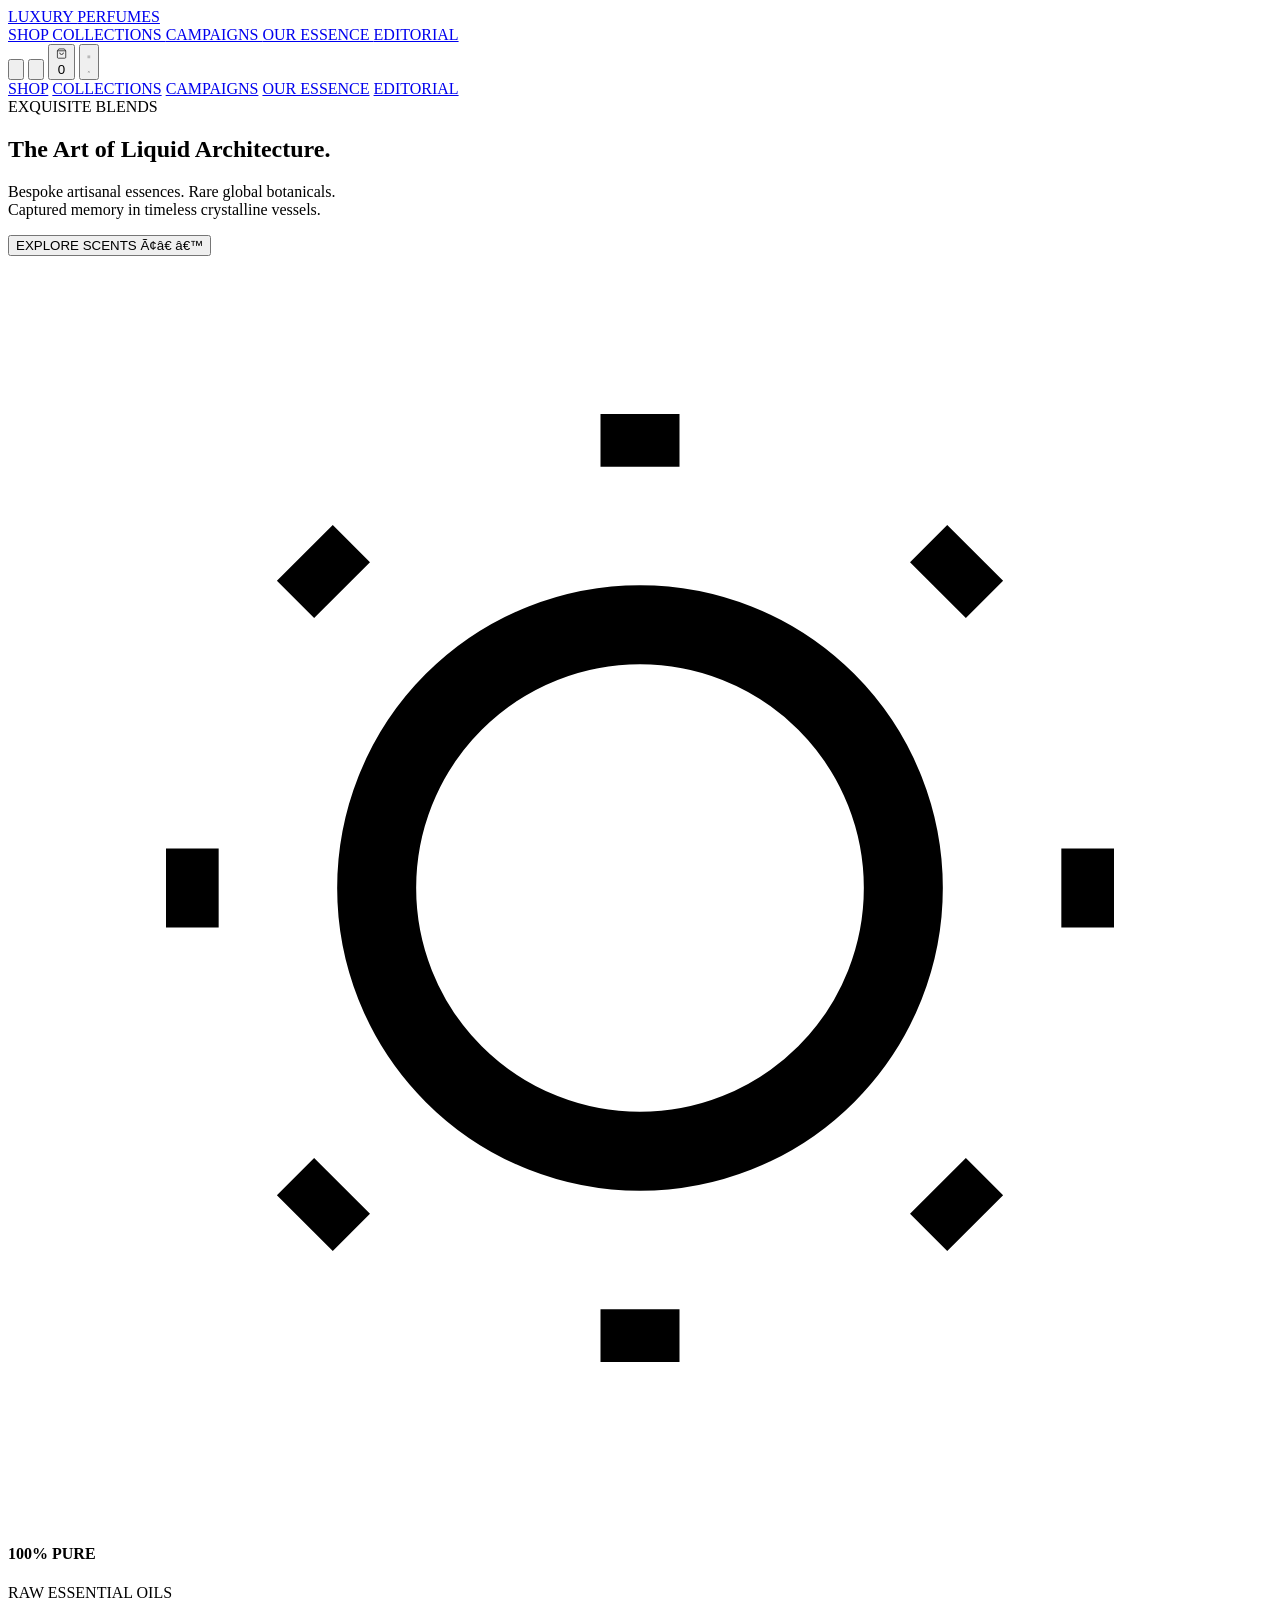
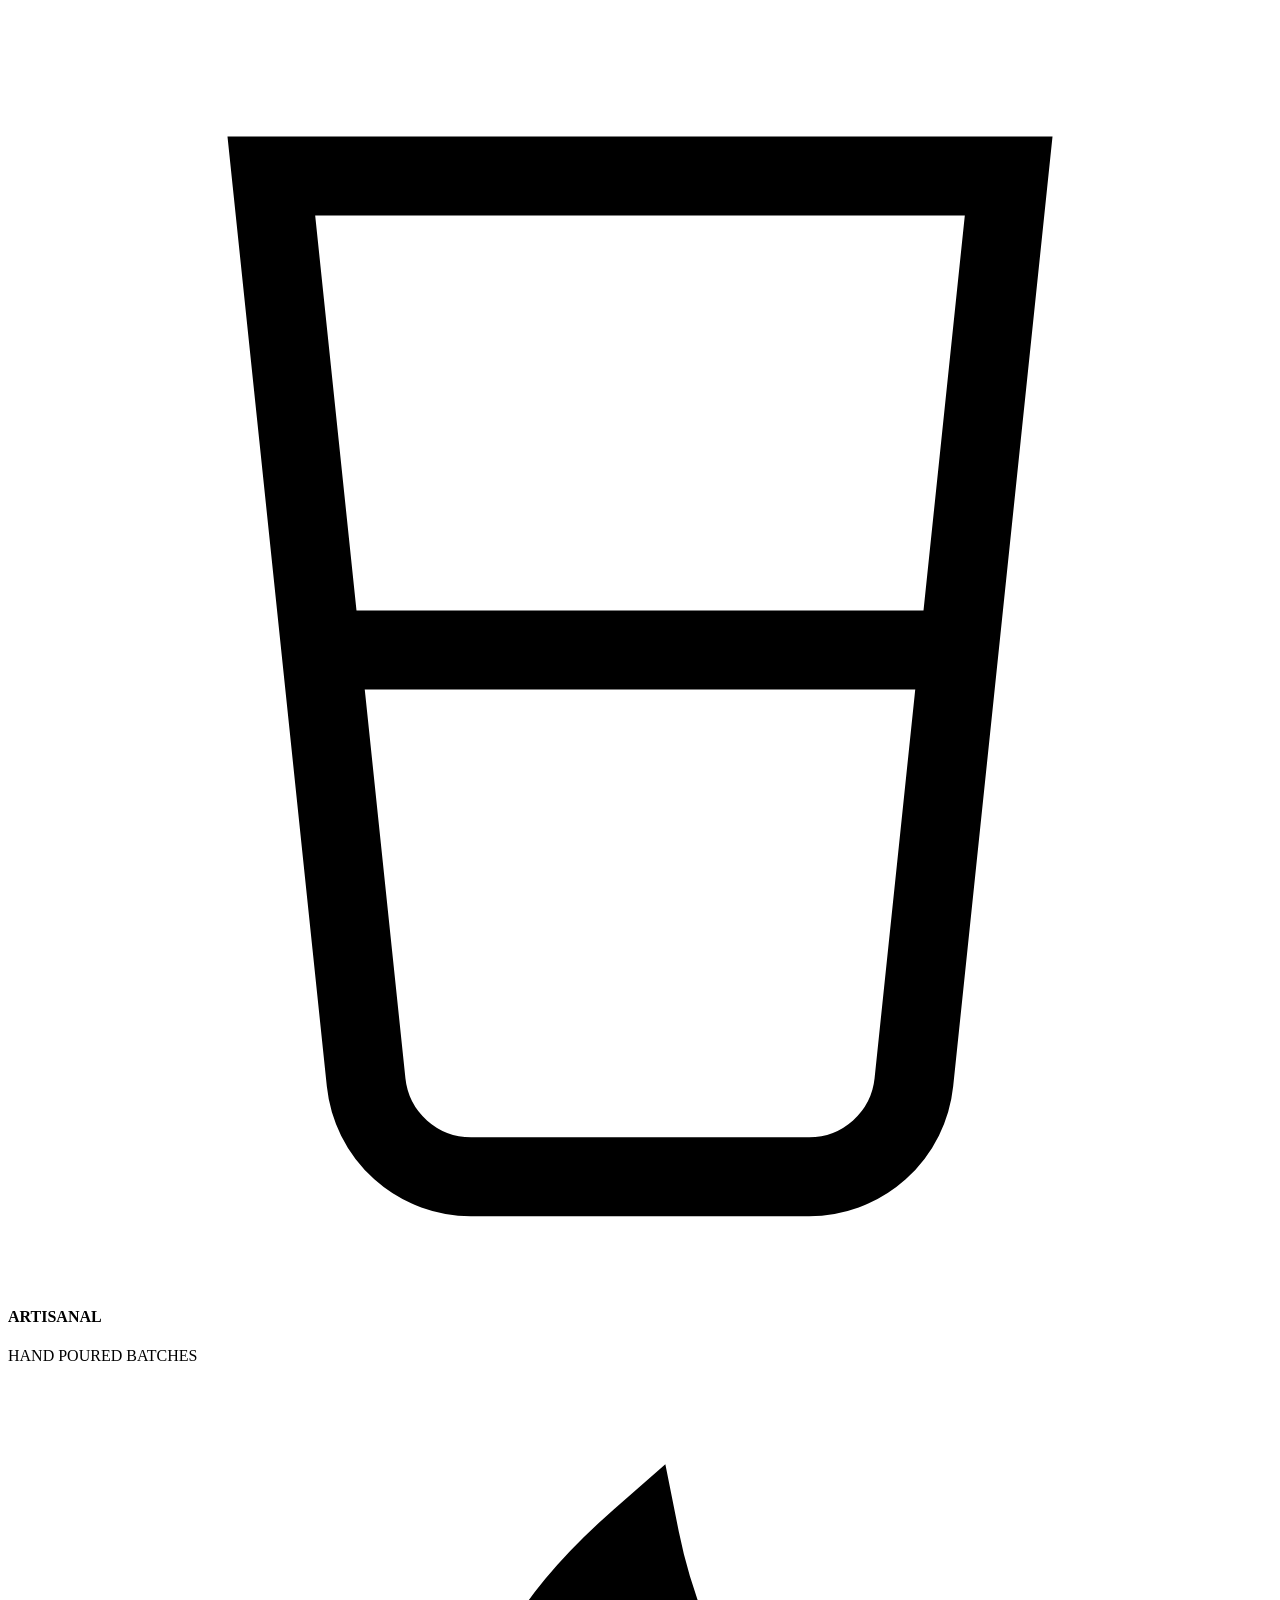
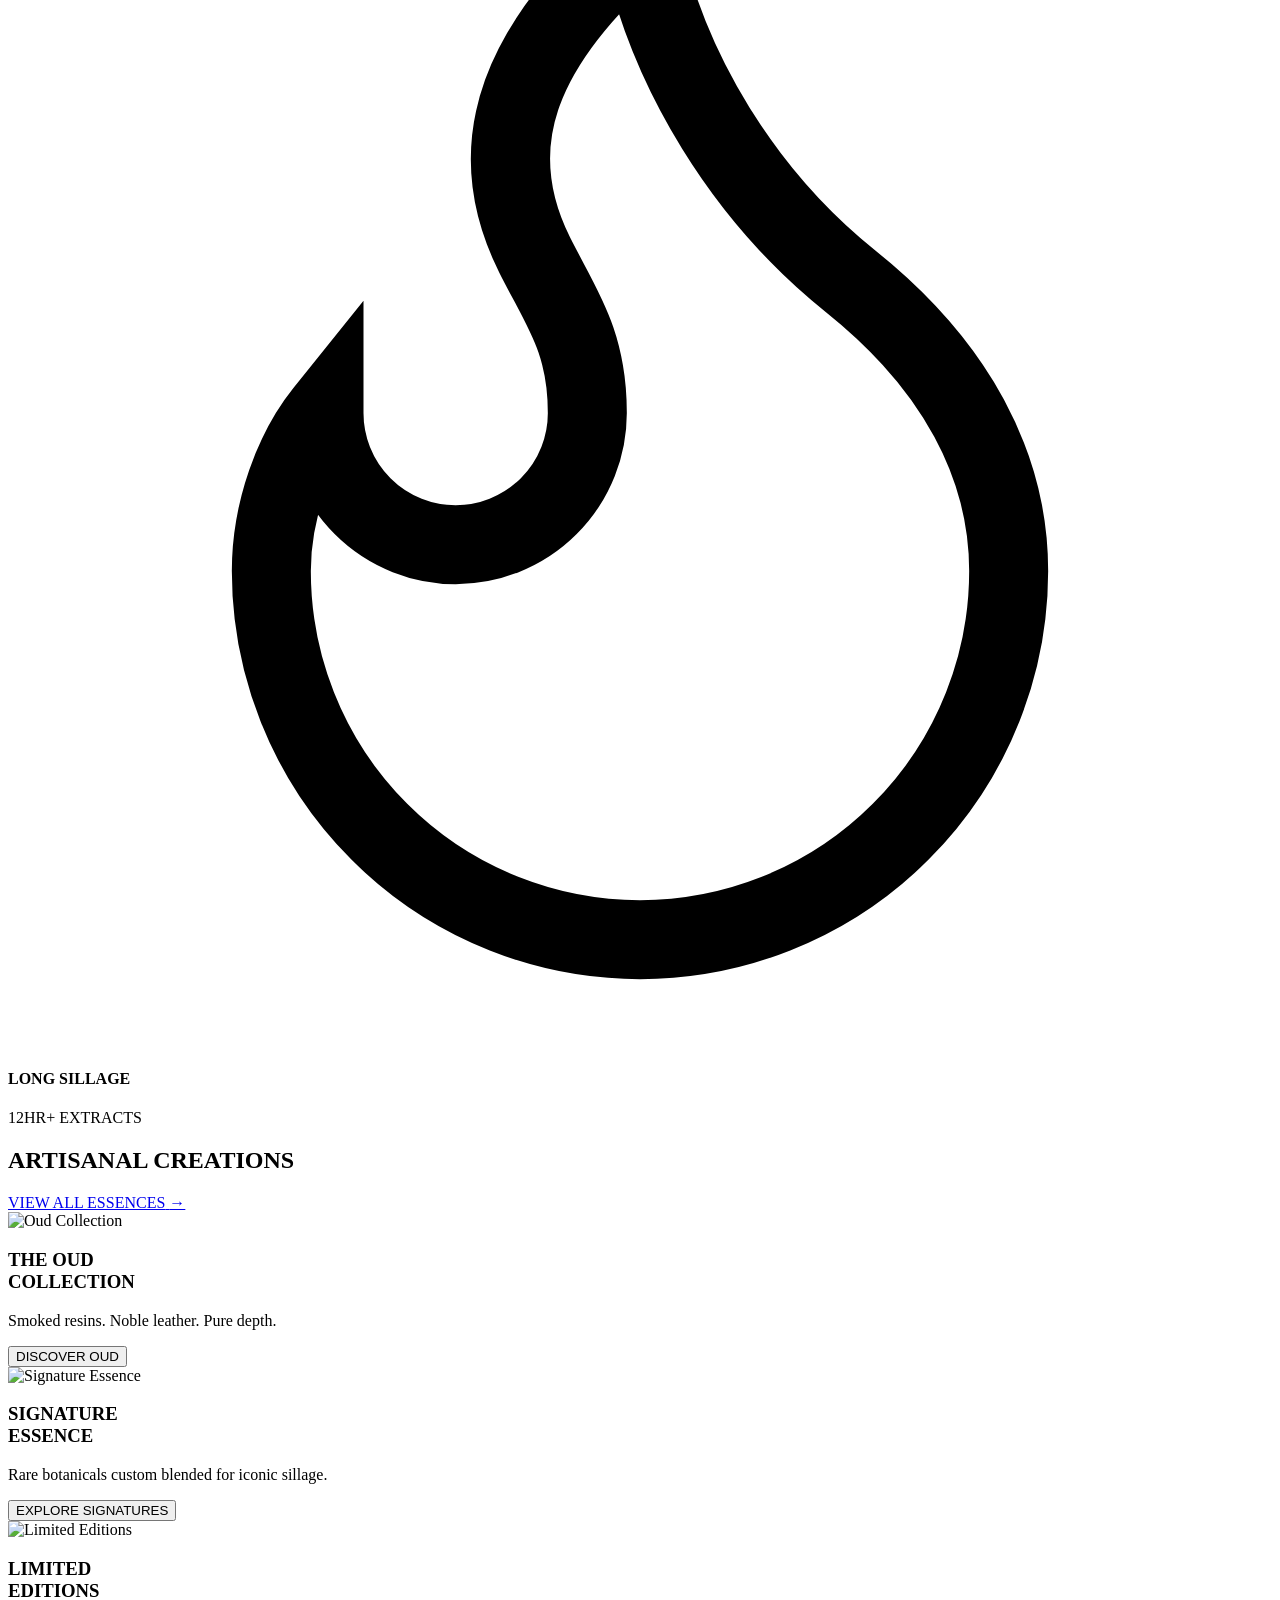
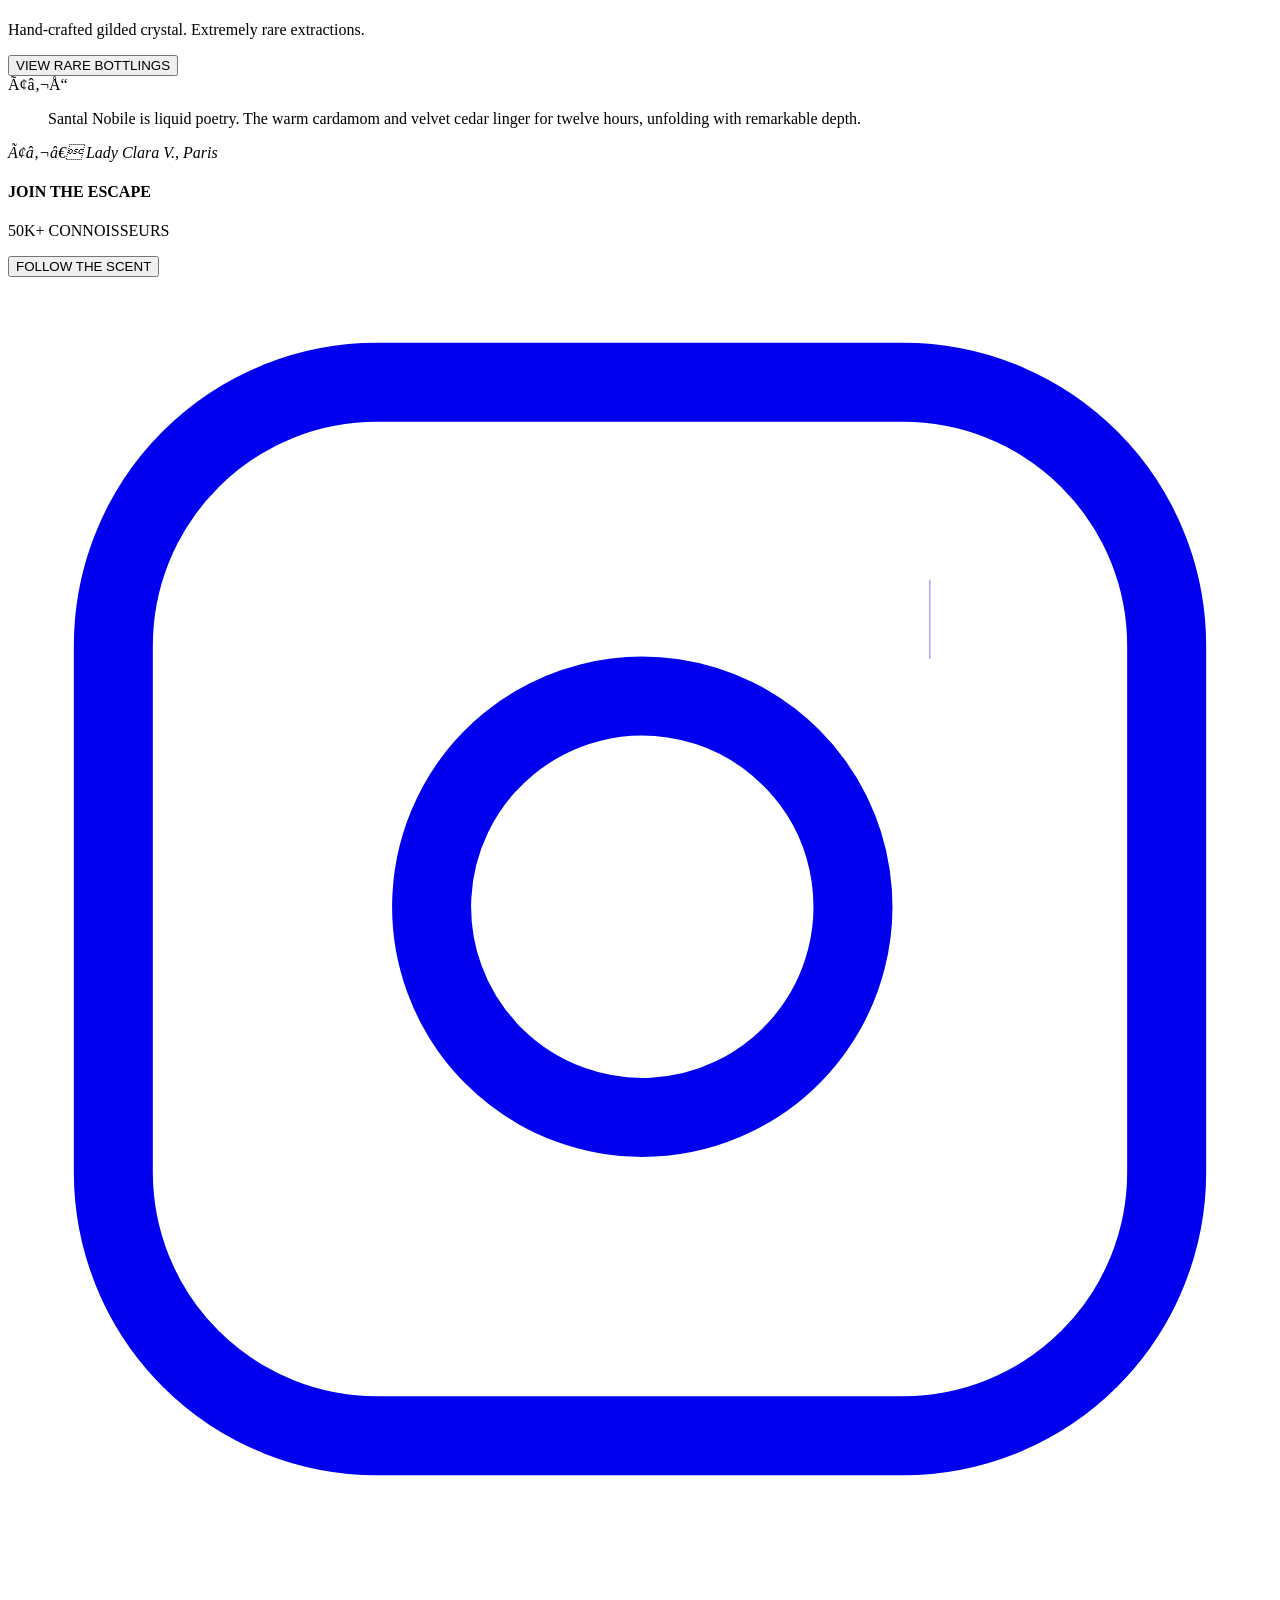
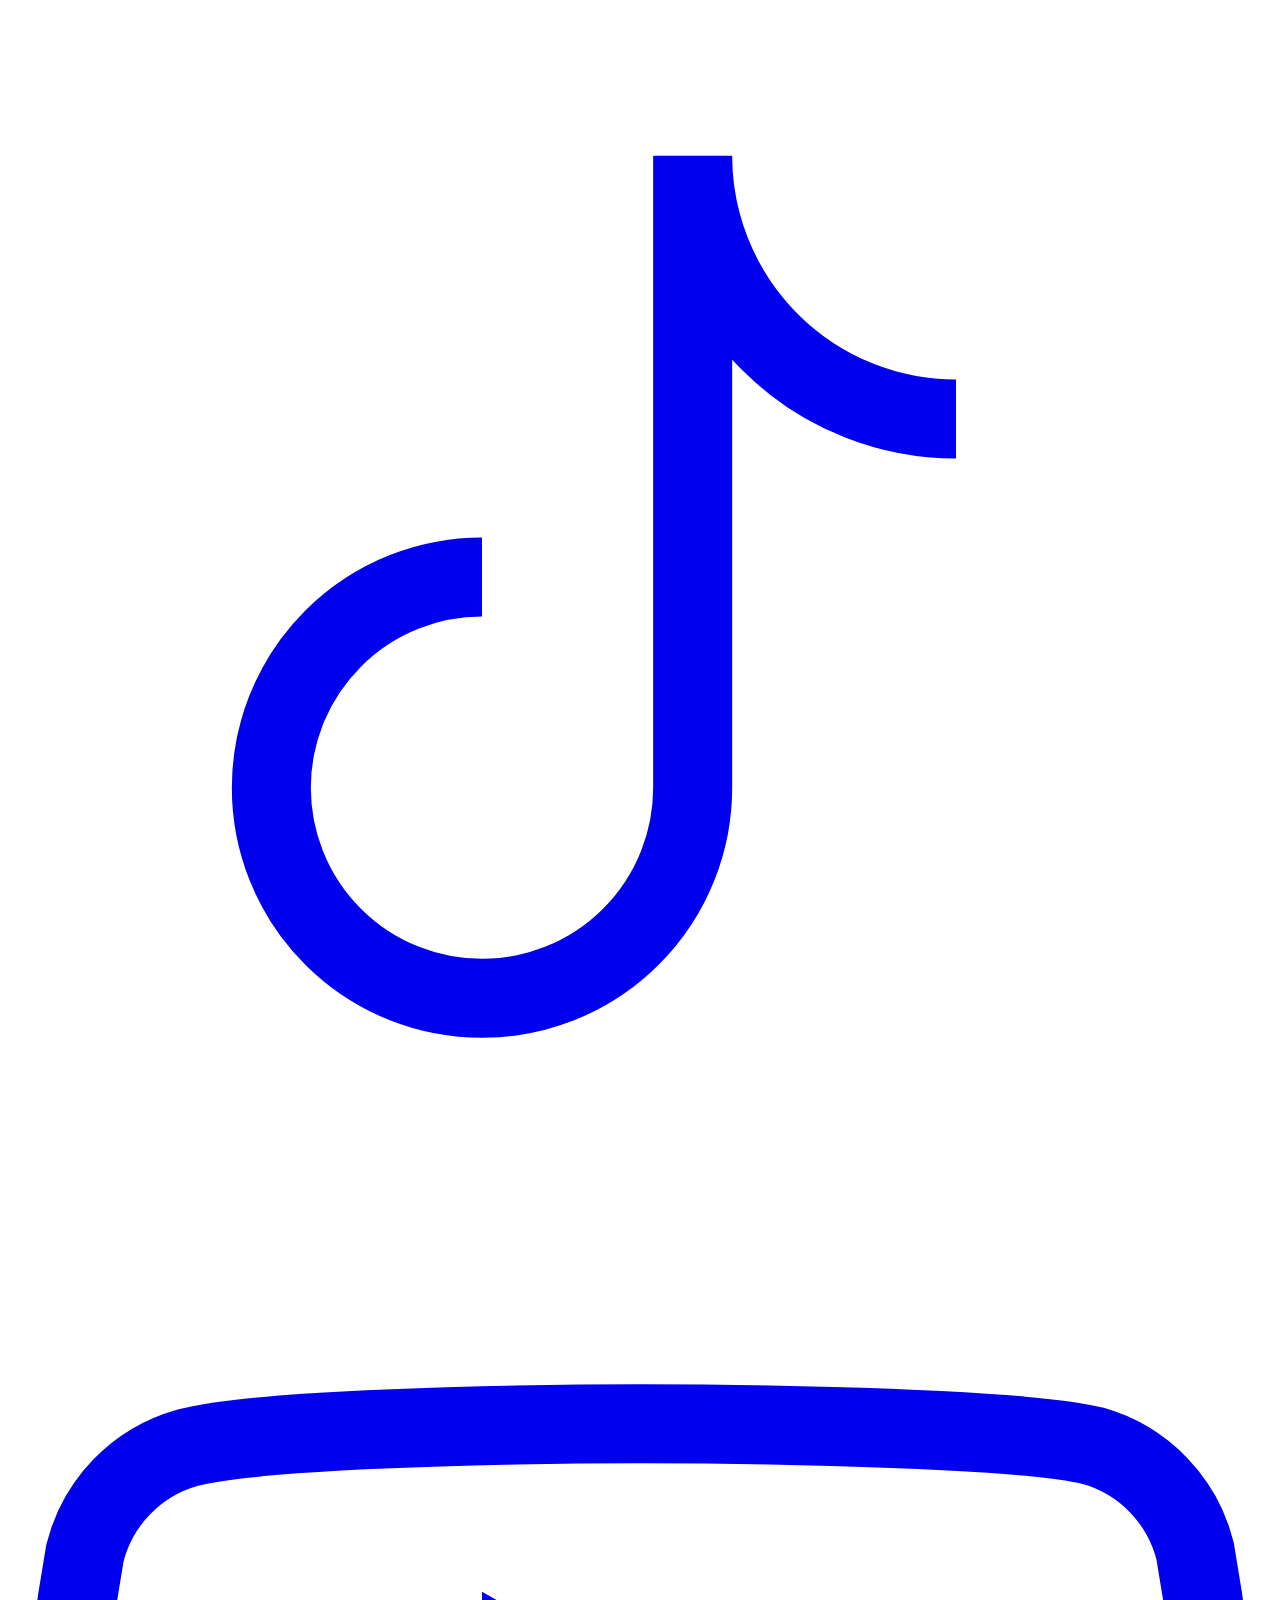
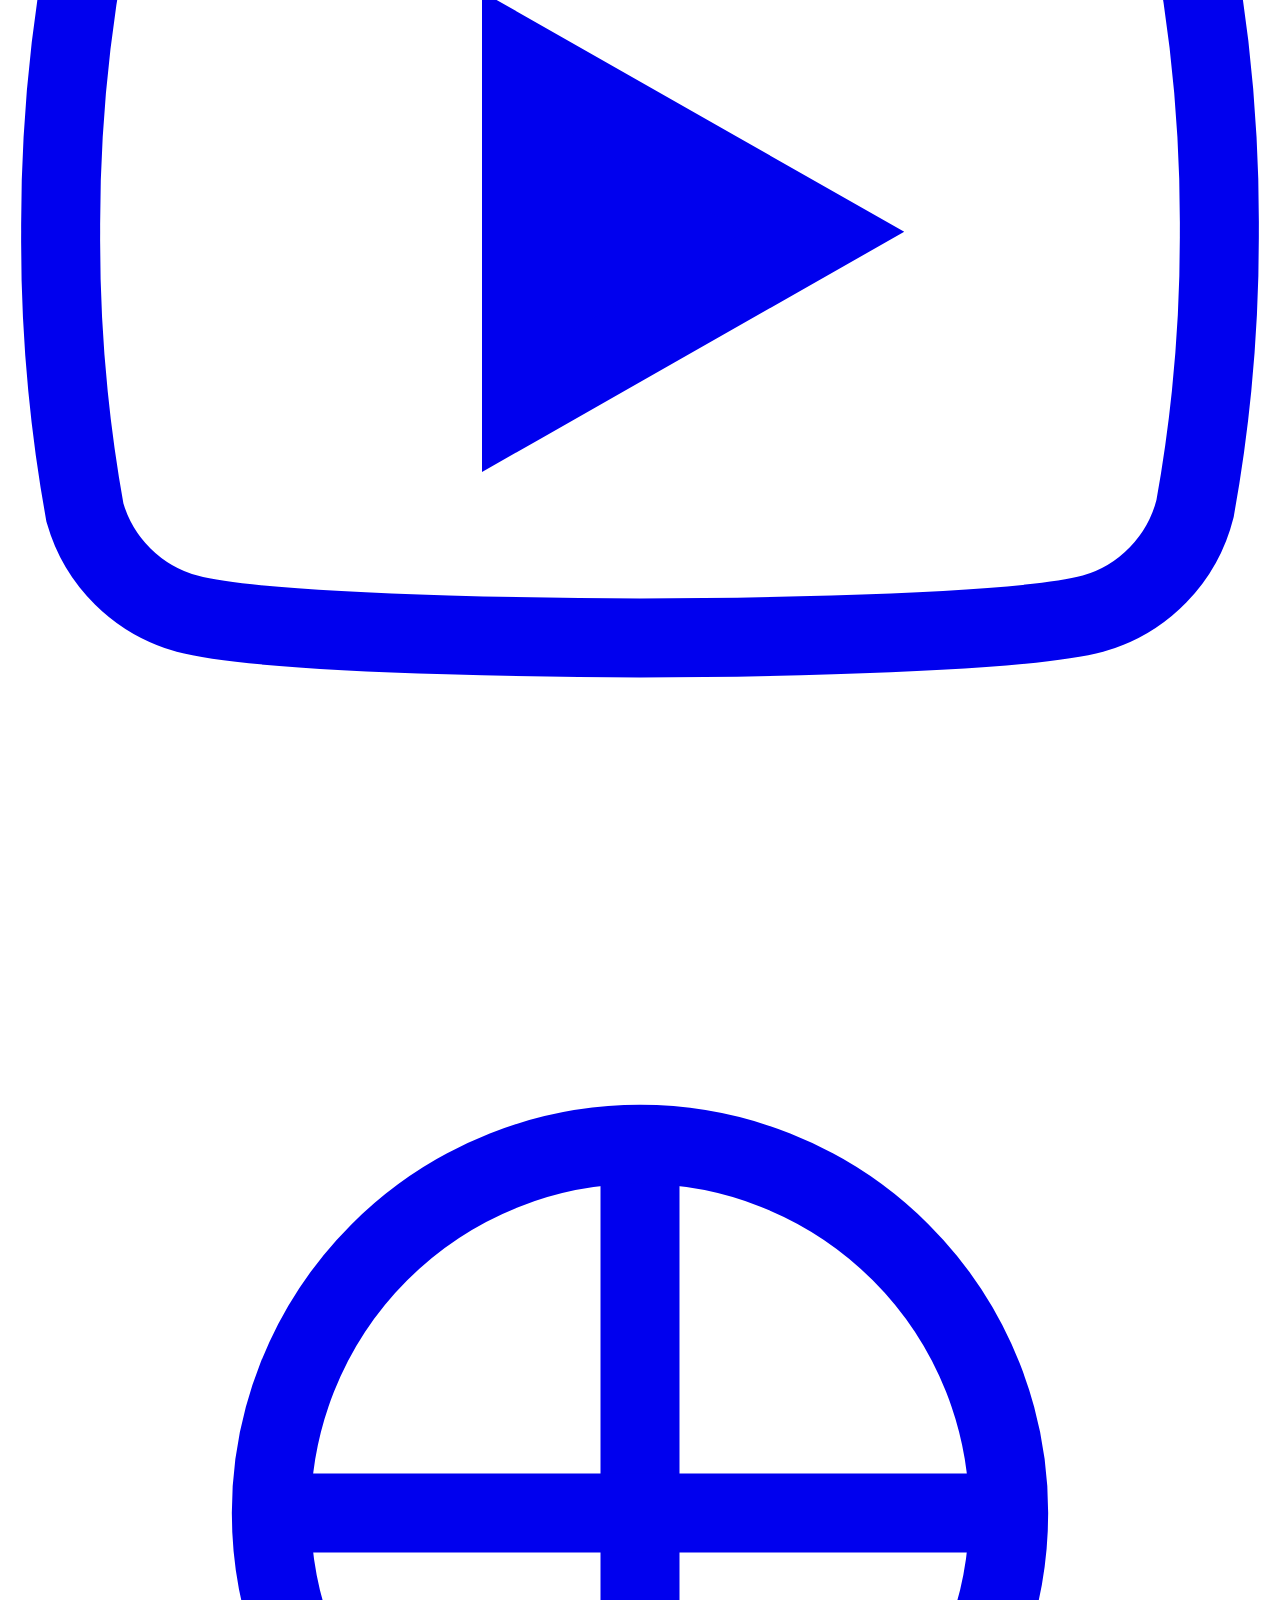
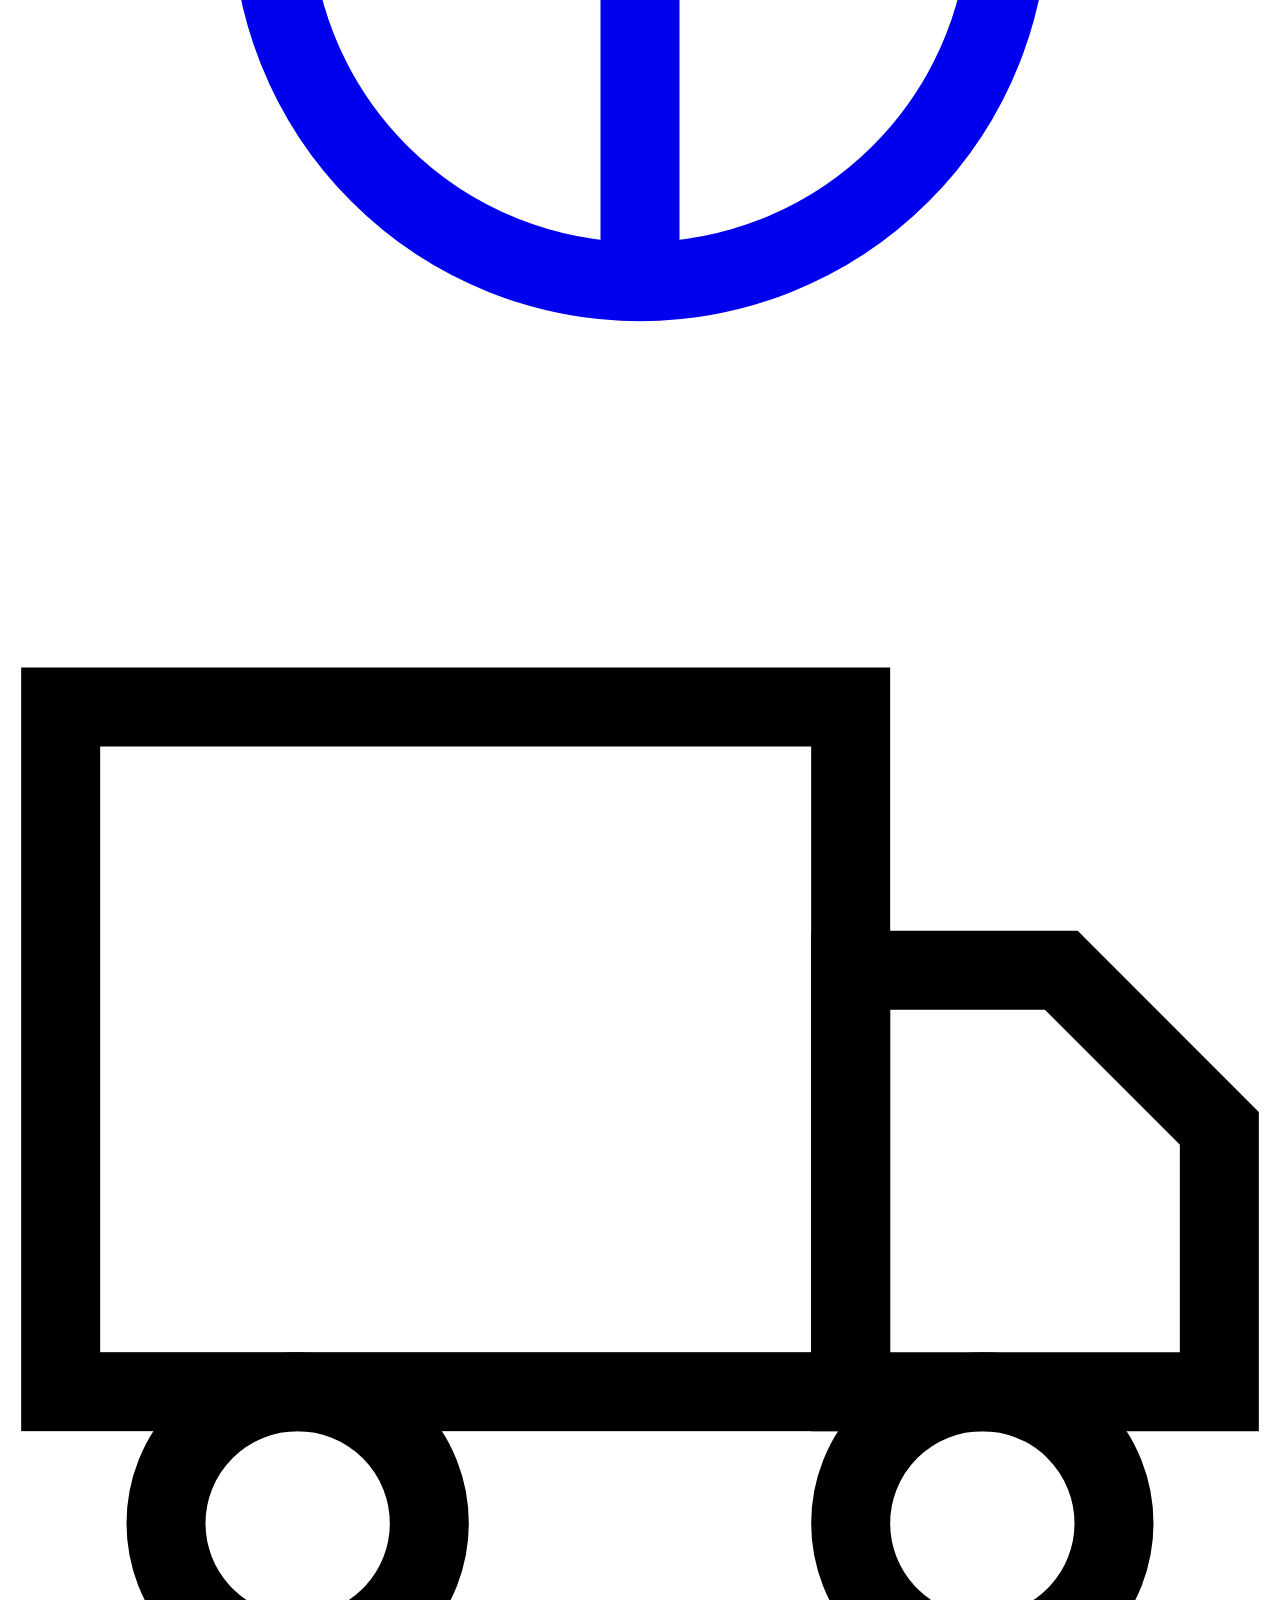
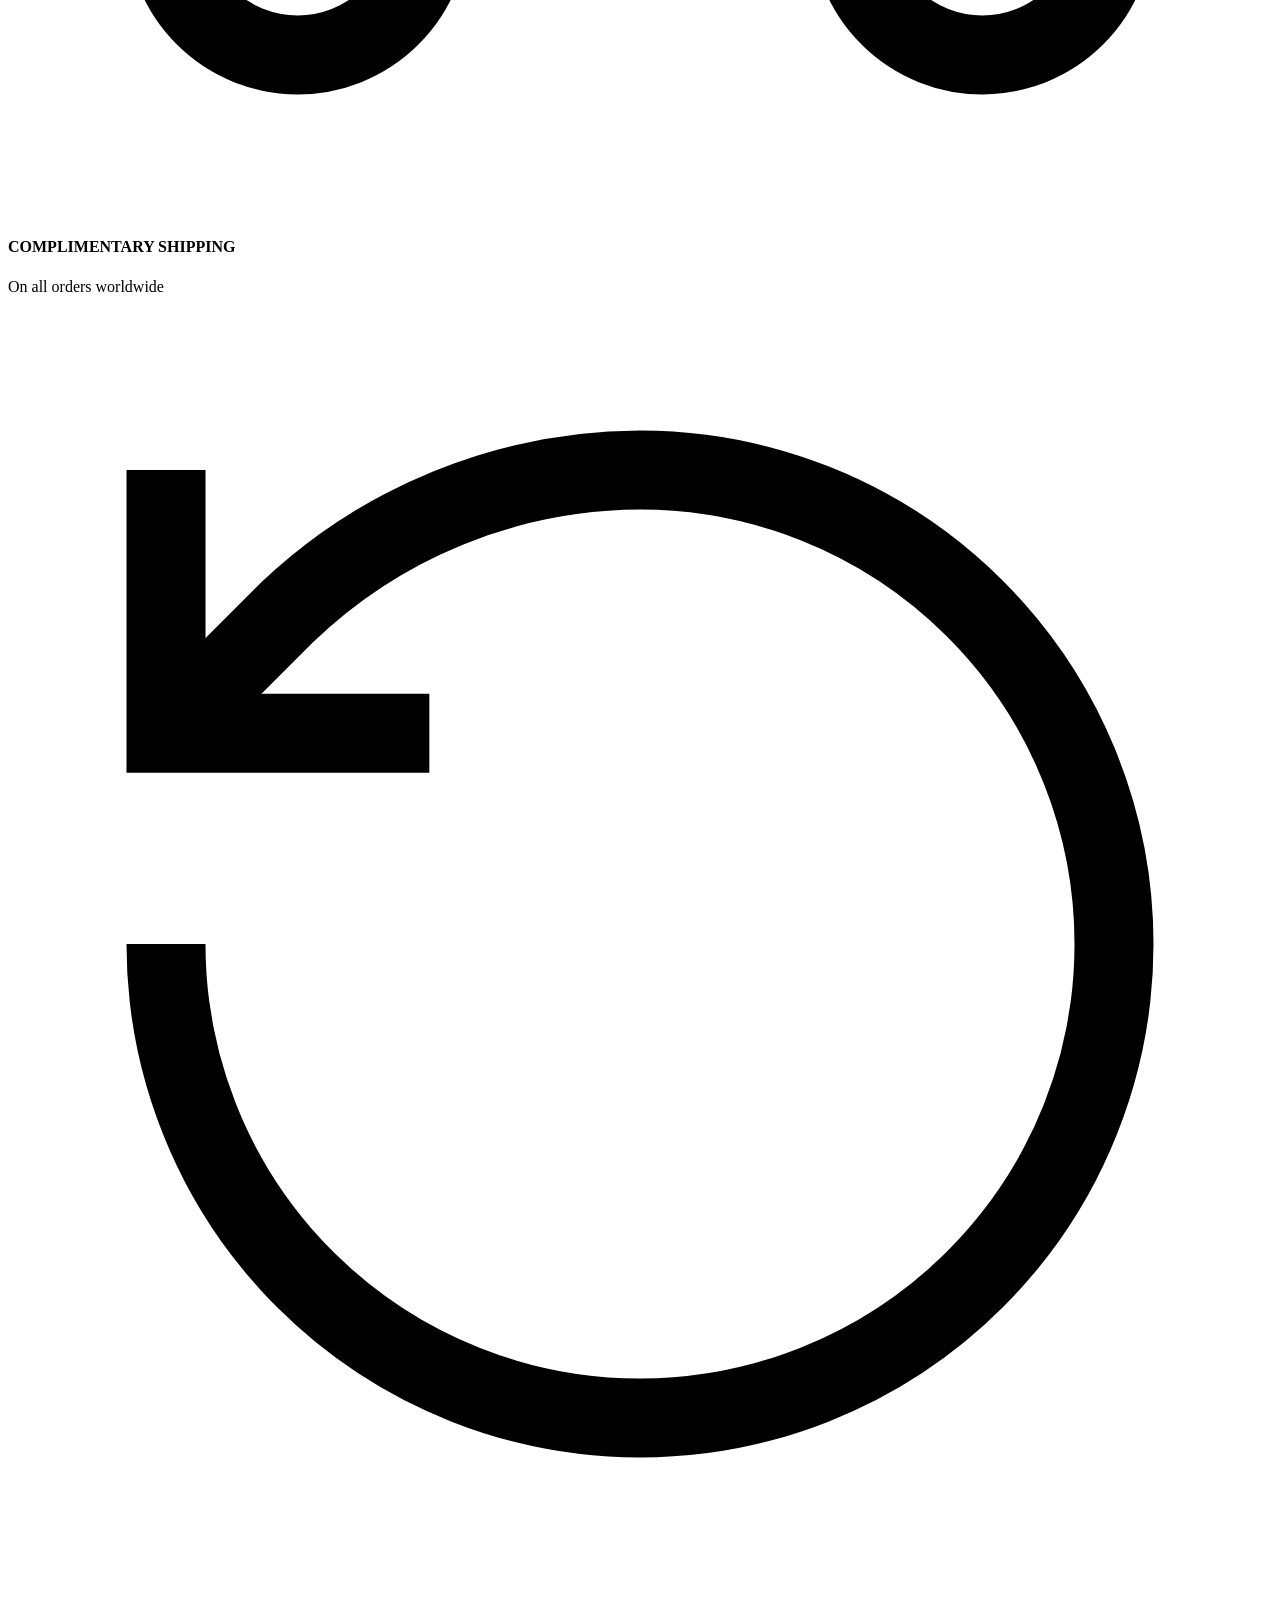
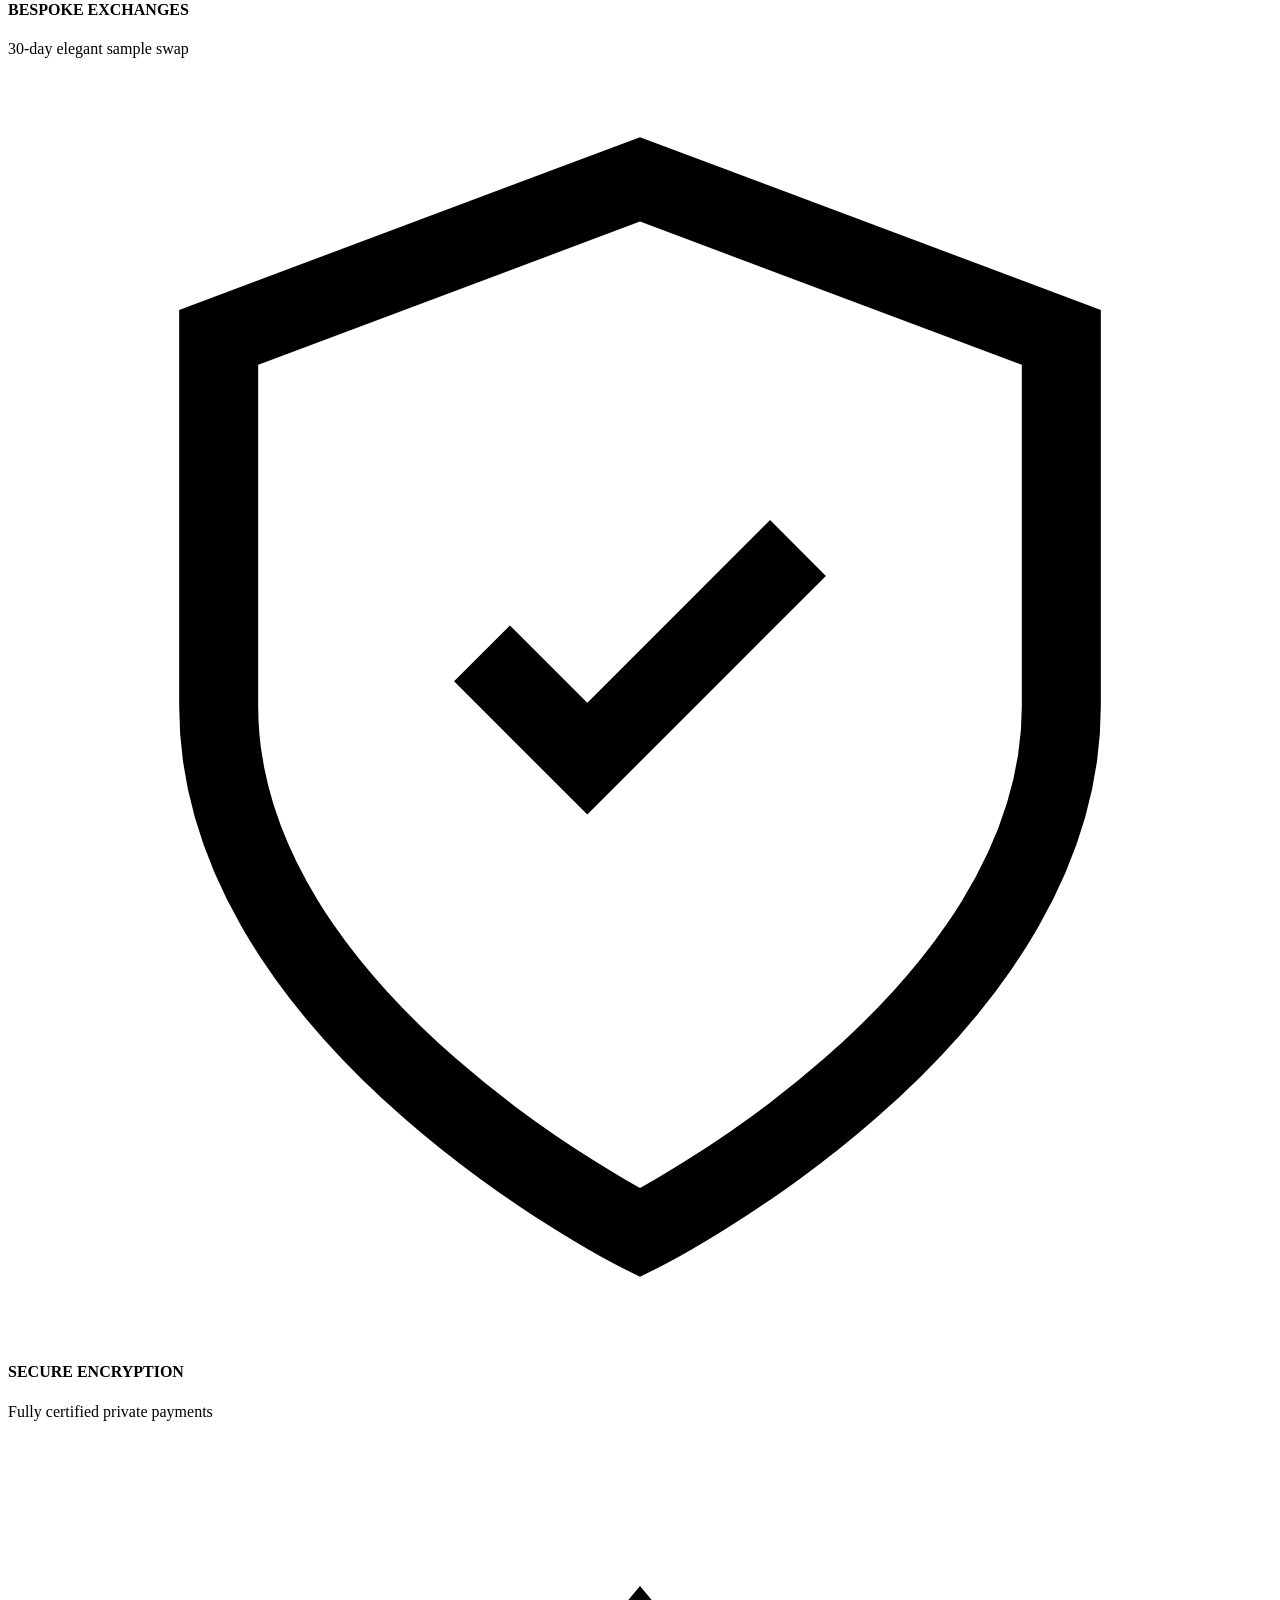
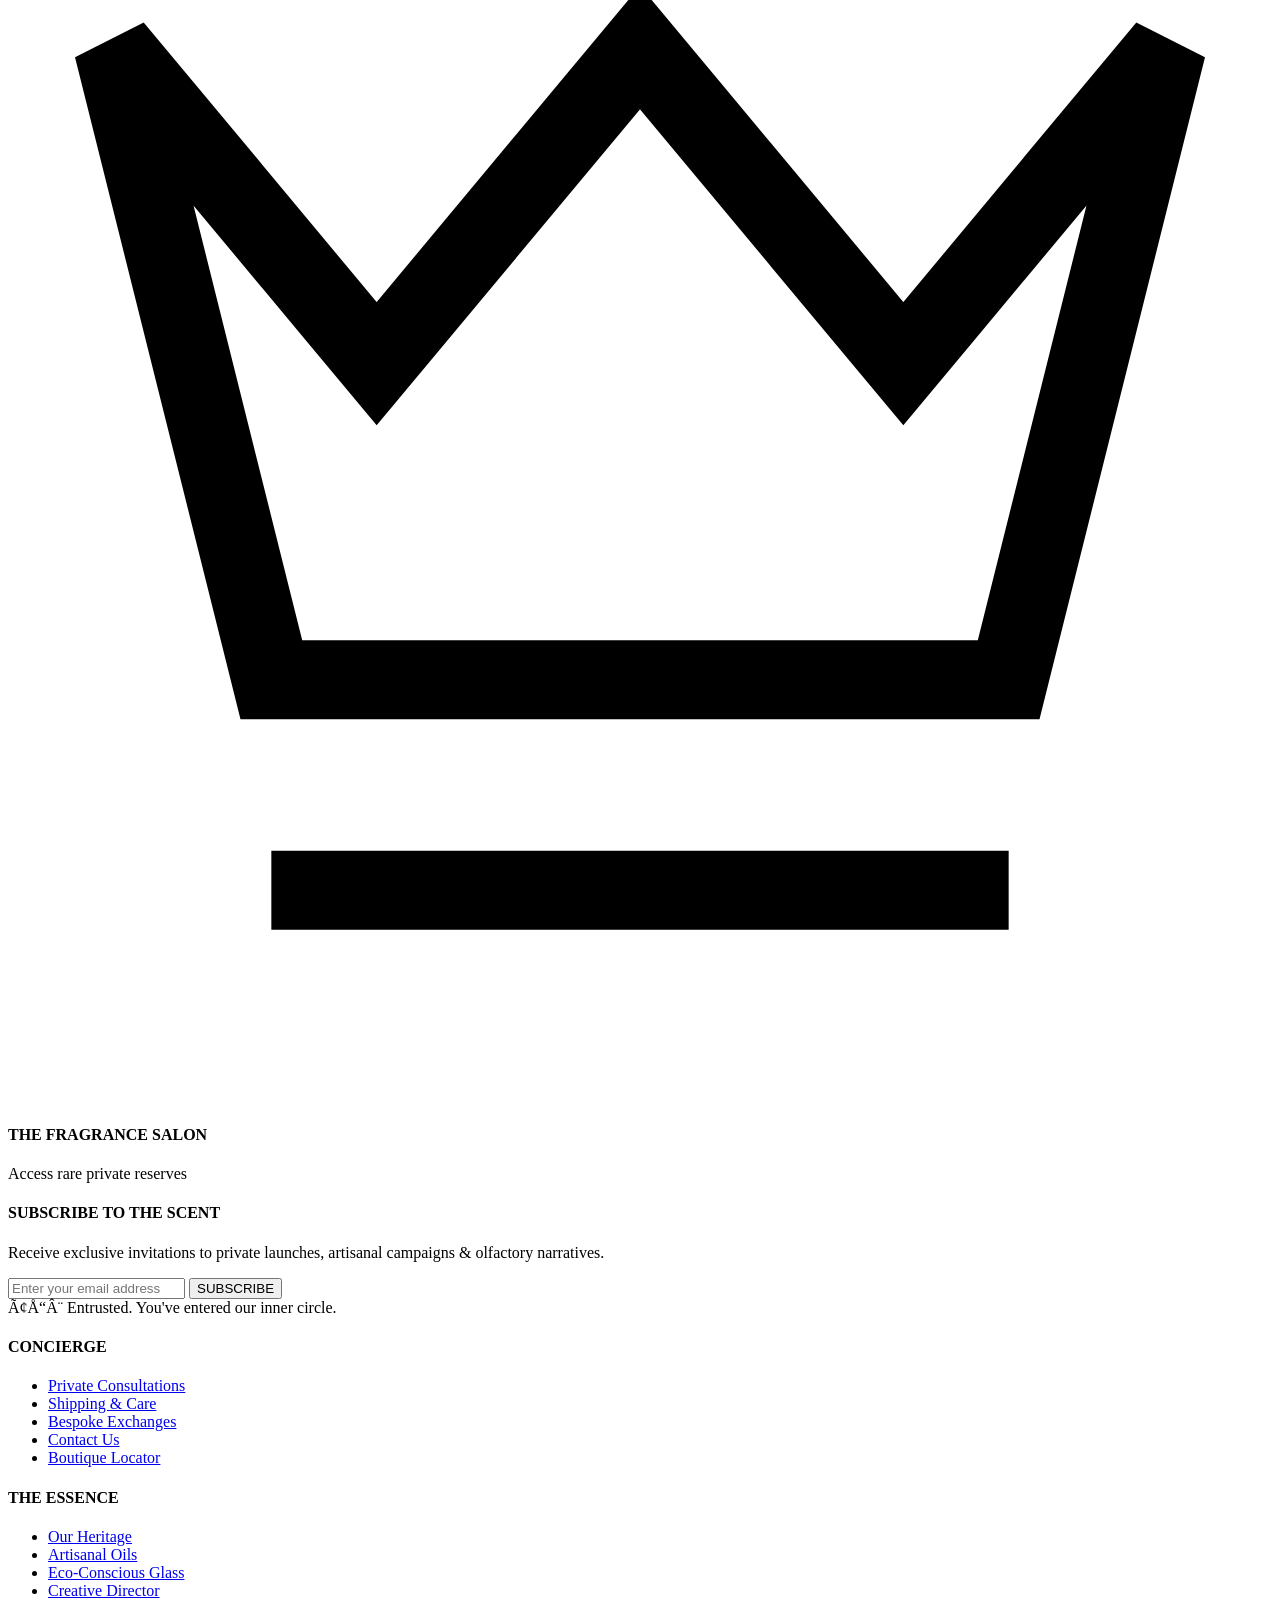
==== index.html @ f31cc62f "Fix: Speed up scroll animations & resolve hidden sections and UTF-8 encoding issue" ====
﻿<!DOCTYPE html>
<html lang="en" class="scroll-smooth">

<head>
    <meta charset="UTF-8">
    <meta name="viewport" content="width=device-width, initial-scale=1.0">
    <title>LUXURY PERFUMES | The Art of Liquid Architecture</title>
    <!-- Google Fonts -->
    <link rel="preconnect" href="https://fonts.googleapis.com">
    <link rel="preconnect" href="https://fonts.gstatic.com" crossorigin>
    <link
        href="https://fonts.googleapis.com/css2?family=Cormorant+Garamond:ital,wght@0,300;0,400;0,500;0,600;0,700;1,400&family=Plus+Jakarta+Sans:wght@300;400;500;600;700&family=JetBrains+Mono:wght@400;500&display=swap"
        rel="stylesheet">
    <!-- Tailwind CSS CDN -->
    <script src="https://cdn.tailwindcss.com"></script>
    <script>
        tailwind.config = {
            theme: {
                extend: {
                    colors: {
                        accent: '#C5A880',      // Luxury gold/bronze
                        accentHover: '#BFA37C', // Gold dark hover
                        darkBg: '#0d0d0d',      // Deep charcoal/black
                        lightWarm: '#FAF9F6'    // Luxury warm white
                    },
                    fontFamily: {
                        sans: ['"Plus Jakarta Sans"', 'Inter', 'ui-sans-serif', 'system-ui', 'sans-serif'],
                        serif: ['"Cormorant Garamond"', 'ui-serif', 'Georgia', 'Cambria', 'Times New Roman', 'Times', 'serif'],
                        mono: ['"JetBrains Mono"', 'ui-monospace', 'SFMono-Regular', 'monospace']
                    }
                }
            }
        }
    </script>
    <style>
        /* Smooth custom scrollbar for luxury theme */
        ::-webkit-scrollbar {
            width: 6px;
        }

        ::-webkit-scrollbar-track {
            background: #0d0d0d;
        }

        ::-webkit-scrollbar-thumb {
            background: #C5A880;
            border-radius: 3px;
        }

        ::-webkit-scrollbar-thumb:hover {
            background: #BFA37C;
        }
    </style>
</head>

<body
    class="bg-darkBg text-lightWarm selection:bg-accent/20 selection:text-[#FAF9F6] font-sans antialiased overflow-x-hidden m-0 p-0">

    <!-- Fixed fullscreen canvas container for scroll-based animation -->
    <div id="canvas-container"
        style="position: fixed; top: 0; left: 0; width: 100vw; height: 100vh; z-index: 0; pointer-events: none;">
        <canvas id="hero-canvas" style="width: 100%; height: 100%; object-fit: cover;"></canvas>
    </div>

    <!-- Page Content Container -->
    <div class="relative w-full flex flex-col min-h-screen m-0 p-0" style="position: relative; z-index: 1;">

        <!-- Navigation Header -->
        <header id="main-header" class="fixed w-full top-0 z-[100] transition-all duration-300 bg-transparent border-b border-transparent m-0">
            <div class="max-w-7xl mx-auto px-4 sm:px-6 lg:px-8">
                <div class="flex items-center justify-between h-20">

                    <!-- Logo Section -->
                    <div class="flex-1 lg:flex-initial">
                        <a href="index.html" class="flex flex-col items-center group">
                            <span
                                class="font-serif text-2xl sm:text-3xl tracking-[0.2em] text-lightWarm transition-colors duration-300 group-hover:text-accent">
                                LUXURY
                            </span>
                            <span
                                class="text-[9px] sm:text-[10px] tracking-[0.4em] text-accent font-medium -mt-1 font-sans">
                                PERFUMES
                            </span>
                        </a>
                    </div>

                    <!-- Desktop Navigation Links -->
                    <nav class="hidden lg:flex space-x-10 xl:space-x-14">
                        <a href="shop.html"
                            class="text-[11px] tracking-[0.2em] text-[#a0a0a5] hover:text-lightWarm transition-colors duration-200 font-medium font-sans relative py-2 group">
                            SHOP
                            <span
                                class="absolute bottom-0 left-0 w-0 h-[1.5px] bg-accent transition-all duration-300 group-hover:w-full"></span>
                        </a>
                        <a href="collections.html"
                            class="text-[11px] tracking-[0.2em] text-[#a0a0a5] hover:text-lightWarm transition-colors duration-200 font-medium font-sans relative py-2 group">
                            COLLECTIONS
                            <span
                                class="absolute bottom-0 left-0 w-0 h-[1.5px] bg-accent transition-all duration-300 group-hover:w-full"></span>
                        </a>
                        <a href="campaigns.html"
                            class="text-[11px] tracking-[0.2em] text-[#a0a0a5] hover:text-lightWarm transition-colors duration-200 font-medium font-sans relative py-2 group">
                            CAMPAIGNS
                            <span
                                class="absolute bottom-0 left-0 w-0 h-[1.5px] bg-accent transition-all duration-300 group-hover:w-full"></span>
                        </a>
                        <a href="essence.html"
                            class="text-[11px] tracking-[0.2em] text-[#a0a0a5] hover:text-lightWarm transition-colors duration-200 font-medium font-sans relative py-2 group">
                            OUR ESSENCE
                            <span
                                class="absolute bottom-0 left-0 w-0 h-[1.5px] bg-accent transition-all duration-300 group-hover:w-full"></span>
                        </a>
                        <a href="editorial.html"
                            class="text-[11px] tracking-[0.2em] text-[#a0a0a5] hover:text-lightWarm transition-colors duration-200 font-medium font-sans relative py-2 group">
                            EDITORIAL
                            <span
                                class="absolute bottom-0 left-0 w-0 h-[1.5px] bg-accent transition-all duration-300 group-hover:w-full"></span>
                        </a>
                    </nav>

                    <!-- Action Icons -->
                    <div class="flex items-center space-x-4 sm:space-x-6">
                        <button
                            class="text-[#a0a0a5] hover:text-lightWarm p-1.5 transition-all duration-200 hover:scale-105"
                            aria-label="Search" id="search-btn">
                            <svg viewBox="0 0 24 24" fill="none" stroke="currentColor" stroke-width="1.5"
                                class="w-5 h-5">
                                <circle cx="11" cy="11" r="8"></circle>
                                <line x1="21" y1="21" x2="16.65" y2="16.65"></line>
                            </svg>
                        </button>
                        <button
                            class="text-[#a0a0a5] hover:text-lightWarm p-1.5 transition-all duration-200 hover:scale-105"
                            aria-label="Account" id="account-btn">
                            <svg viewBox="0 0 24 24" fill="none" stroke="currentColor" stroke-width="1.5"
                                class="w-5 h-5">
                                <path d="M20 21v-2a4 4 0 0 0-4-4H8a4 4 0 0 0-4 4v2"></path>
                                <circle cx="12" cy="7" r="4"></circle>
                            </svg>
                        </button>
                        <button
                            class="text-[#a0a0a5] hover:text-lightWarm p-1.5 transition-all duration-200 relative hover:scale-105 group"
                            aria-label="Shopping Cart" id="cart-btn">
                            <svg viewBox="0 0 24 24" fill="none" stroke="currentColor" stroke-width="1.5"
                                class="w-5 h-5">
                                <path d="M6 2L3 6v14a2 2 0 0 0 2 2h14a2 2 0 0 0 2-2V6l-3-4z"></path>
                                <line x1="3" y1="6" x2="21" y2="6"></line>
                                <path d="M16 10a4 4 0 0 1-8 0"></path>
                            </svg>
                            <span id="cart-badge"
                                class="absolute -top-0.5 -right-0.5 bg-accent text-darkBg text-[9px] font-sans font-semibold rounded-full w-4 h-4 flex items-center justify-center border border-darkBg hidden">
                                0
                            </span>
                        </button>
                        <button
                            class="lg:hidden text-[#a0a0a5] hover:text-lightWarm p-1.5 transition-colors duration-200"
                            aria-label="Toggle Menu" id="mobile-menu-btn">
                            <svg id="mobile-menu-open-icon" viewBox="0 0 24 24" fill="none" stroke="currentColor"
                                stroke-width="1.5" class="w-6 h-6">
                                <line x1="3" y1="12" x2="21" y2="12"></line>
                                <line x1="3" y1="6" x2="21" y2="6"></line>
                                <line x1="3" y1="18" x2="21" y2="18"></line>
                            </svg>
                            <svg id="mobile-menu-close-icon" viewBox="0 0 24 24" fill="none" stroke="currentColor"
                                stroke-width="1.5" class="w-6 h-6 hidden">
                                <line x1="18" y1="6" x2="6" y2="18"></line>
                                <line x1="6" y1="6" x2="18" y2="18"></line>
                            </svg>
                        </button>
                    </div>
                </div>
            </div>

            <!-- Mobile Navigation Drawer -->
            <div id="mobile-menu" class="lg:hidden hidden w-full bg-darkBg border-b border-accent/15 shadow-md">
                <div class="px-4 pt-2 pb-6 space-y-4">
                    <a href="shop.html"
                        class="mobile-nav-link block text-[12px] tracking-[0.2em] text-[#a0a0a5] hover:text-lightWarm hover:bg-accent/10 px-3 py-2.5 rounded-lg transition-all duration-200 font-medium">SHOP</a>
                    <a href="collections.html"
                        class="mobile-nav-link block text-[12px] tracking-[0.2em] text-[#a0a0a5] hover:text-lightWarm hover:bg-accent/10 px-3 py-2.5 rounded-lg transition-all duration-200 font-medium">COLLECTIONS</a>
                    <a href="campaigns.html"
                        class="mobile-nav-link block text-[12px] tracking-[0.2em] text-[#a0a0a5] hover:text-lightWarm hover:bg-accent/10 px-3 py-2.5 rounded-lg transition-all duration-200 font-medium">CAMPAIGNS</a>
                    <a href="essence.html"
                        class="mobile-nav-link block text-[12px] tracking-[0.2em] text-[#a0a0a5] hover:text-lightWarm hover:bg-accent/10 px-3 py-2.5 rounded-lg transition-all duration-200 font-medium">OUR
                        ESSENCE</a>
                    <a href="editorial.html"
                        class="mobile-nav-link block text-[12px] tracking-[0.2em] text-[#a0a0a5] hover:text-lightWarm hover:bg-accent/10 px-3 py-2.5 rounded-lg transition-all duration-200 font-medium">EDITORIAL</a>
                </div>
            </div>
        </header>

        <!-- Main content blocks -->
        <main class="flex-grow">

            <!-- Hero Section (Atmospheric overlay on canvas) -->
            <section id="hero"
                class="relative overflow-hidden min-h-[85vh] flex items-center justify-center pt-12 pb-20 md:py-28 lg:py-36">
                <div class="max-w-4xl mx-auto px-4 sm:px-6 lg:px-8 relative z-10 text-center">
                    <div class="flex flex-col items-center justify-center space-y-8">

                        <div class="space-y-4">
                            <span
                                class="text-[11px] sm:text-[12px] font-sans font-semibold tracking-[0.3em] text-accent uppercase block">
                                EXQUISITE BLENDS
                            </span>
                            <h1
                                class="font-serif text-5xl sm:text-6xl md:text-7xl text-lightWarm leading-[1.12] tracking-tight max-w-3xl mx-auto">
                                The Art of Liquid Architecture.
                            </h1>
                        </div>

                        <p
                            class="font-sans text-[16px] sm:text-[18px] text-[#c0c0c5] leading-relaxed max-w-2xl mx-auto font-light">
                            Bespoke artisanal essences. Rare global botanicals. <br class="hidden sm:block" />
                            Captured memory in timeless crystalline vessels.
                        </p>

                        <div class="pt-4">
                            <button id="hero-shop-now-btn"
                                class="inline-flex items-center justify-center bg-accent hover:bg-white text-darkBg text-[11px] font-sans font-semibold tracking-[0.2em] uppercase px-10 py-4.5 transition-all duration-300 shadow-md hover:shadow-lg active:scale-98">
                                EXPLORE SCENTS <span class="ml-2 font-sans">Ã¢â€ â€™</span>
                            </button>
                        </div>

                        <!-- Quality Seals Row -->
                        <div
                            class="grid grid-cols-1 sm:grid-cols-3 gap-6 sm:gap-8 pt-12 sm:pt-16 border-t border-accent/20 w-full max-w-3xl mx-auto">
                            <div class="flex flex-col items-center text-center space-y-2">
                                <div class="bg-[#1c1c1e] p-2.5 rounded-full text-accent flex-shrink-0">
                                    <svg viewBox="0 0 24 24" fill="none" stroke="currentColor" stroke-width="1.5"
                                        class="w-5 h-5">
                                        <path
                                            d="M12 3v1m0 16v1m9-9h-1M4 12H3m15.364-6.364l-.707.707M6.343 17.657l-.707.707m0-12.728l.707.707m11.314 11.314l.707.707M12 7a5 5 0 1 0 0 10 5 5 0 0 0 0-10z">
                                        </path>
                                    </svg>
                                </div>
                                <div>
                                    <h4
                                        class="text-[11px] font-sans font-bold tracking-[0.15em] text-lightWarm uppercase">
                                        100% PURE
                                    </h4>
                                    <p
                                        class="text-[10px] font-sans text-[#a0a0a5] tracking-normal mt-0.5 leading-normal">
                                        RAW ESSENTIAL OILS
                                    </p>
                                </div>
                            </div>

                            <div class="flex flex-col items-center text-center space-y-2">
                                <div class="bg-[#1c1c1e] p-2.5 rounded-full text-accent flex-shrink-0">
                                    <svg viewBox="0 0 24 24" fill="none" stroke="currentColor" stroke-width="1.5"
                                        class="w-5 h-5">
                                        <path d="M15.2 22H8.8a2 2 0 0 1-2-1.79L5 3h14l-1.8 17.21A2 2 0 0 1 15.2 22z">
                                        </path>
                                        <path d="M6 12h12"></path>
                                    </svg>
                                </div>
                                <div>
                                    <h4
                                        class="text-[11px] font-sans font-bold tracking-[0.15em] text-lightWarm uppercase">
                                        ARTISANAL
                                    </h4>
                                    <p
                                        class="text-[10px] font-sans text-[#a0a0a5] tracking-normal mt-0.5 leading-normal">
                                        HAND POURED BATCHES
                                    </p>
                                </div>
                            </div>

                            <div class="flex flex-col items-center text-center space-y-2">
                                <div class="bg-[#1c1c1e] p-2.5 rounded-full text-accent flex-shrink-0">
                                    <svg viewBox="0 0 24 24" fill="none" stroke="currentColor" stroke-width="1.5"
                                        class="w-5 h-5">
                                        <path
                                            d="M8.5 14.5A2.5 2.5 0 0 0 11 12c0-1.38-.5-2-1-3-1.072-2.143-.224-4.054 2-6 .5 2.5 2 4.9 4 6.5 2 1.6 3 3.5 3 5.5a7 7 0 1 1-14 0c0-1.153.433-2.294 1-3a2.5 2.5 0 0 0 2.5 2.5z">
                                        </path>
                                    </svg>
                                </div>
                                <div>
                                    <h4
                                        class="text-[11px] font-sans font-bold tracking-[0.15em] text-lightWarm uppercase">
                                        LONG SILLAGE
                                    </h4>
                                    <p
                                        class="text-[10px] font-sans text-[#a0a0a5] tracking-normal mt-0.5 leading-normal">
                                        12HR+ EXTRACTS
                                    </p>
                                </div>
                            </div>
                        </div>

                    </div>
                </div>
            </section>

            <!-- Categories Selector Bar -->
            <section class="bg-darkBg/80 backdrop-blur-md border-y border-accent/15 py-8">
                <div class="max-w-7xl mx-auto px-4 sm:px-6 lg:px-8">
                    <div id="category-bar" class="grid grid-cols-2 md:grid-cols-5 gap-6 md:gap-4 items-center">
                        <!-- Dynamic Categories will be injected here by script -->
                    </div>
                </div>
            </section>

            <!-- Best Sellers Product Listing -->
            <section id="best-sellers" class="py-16 md:py-24 bg-darkBg/80 backdrop-blur-md">
                <div class="max-w-7xl mx-auto px-4 sm:px-6 lg:px-8">

                    <!-- Section Header -->
                    <div class="flex items-end justify-between mb-10 pb-4 border-b border-accent/15">
                        <div>
                            <h2
                                class="font-sans text-[20px] sm:text-[24px] font-bold tracking-[0.15em] text-lightWarm uppercase">
                                ARTISANAL CREATIONS
                            </h2>
                        </div>
                        <a href="#best-sellers"
                            class="text-[11px] sm:text-[12px] font-sans font-bold tracking-[0.18em] text-accent hover:text-lightWarm transition-colors duration-200 flex items-center space-x-1 uppercase group">
                            <span>VIEW ALL ESSENCES</span>
                            <span class="transform group-hover:translate-x-1 transition-transform duration-200">&rarr;</span>
                        </a>
                    </div>

                    <!-- 5-Column Product Grid -->
                    <div id="product-grid"
                        class="grid grid-cols-1 sm:grid-cols-2 md:grid-cols-3 lg:grid-cols-5 gap-6 sm:gap-8">
                        <!-- Dynamic Product Cards will be injected here by script -->
                    </div>

                </div>
            </section>

            <!-- Bento Promotion Grid -->
            <section id="new-arrivals" class="py-12 bg-darkBg/80 backdrop-blur-md">
                <div class="max-w-7xl mx-auto px-4 sm:px-6 lg:px-8">
                    <div class="grid grid-cols-1 md:grid-cols-3 gap-6">

                        <!-- Block 1: THE OUD COLLECTION -->
                        <div
                            class="relative group overflow-hidden rounded-2xl h-[420px] md:h-[460px] flex flex-col justify-end p-8 text-left border border-accent/10 shadow-sm transition-shadow duration-300">
                            <div class="absolute inset-0 z-0">
                                <img src="https://images.unsplash.com/photo-1547887537-6158d64c35b3?auto=format&fit=crop&q=80&w=800"
                                    alt="Oud Collection"
                                    class="w-full h-full object-cover transform duration-700 ease-out group-hover:scale-105">
                                <div
                                    class="absolute inset-0 bg-[#0d0d0d]/40 mix-blend-multiply transition-colors duration-300 group-hover:bg-[#0d0d0d]/45">
                                </div>
                                <div
                                    class="absolute inset-0 bg-gradient-to-t from-[#0d0d0d]/95 via-[#0d0d0d]/40 to-transparent">
                                </div>
                            </div>
                            <div class="relative z-10 space-y-4">
                                <div class="space-y-1.5">
                                    <h3
                                        class="font-serif text-2xl sm:text-3xl text-white tracking-[0.05em] leading-tight">
                                        THE OUD <br>COLLECTION
                                    </h3>
                                    <p class="text-[13px] sm:text-[14px] text-lightWarm/90 font-sans tracking-wide">
                                        Smoked resins. Noble leather. Pure depth.
                                    </p>
                                </div>
                                <button
                                    class="bento-shop-btn bg-accent hover:bg-white text-darkBg text-[10px] font-sans font-bold tracking-[0.2em] uppercase px-6 py-3 rounded-xs transition-all duration-300">
                                    DISCOVER OUD
                                </button>
                            </div>
                        </div>

                        <!-- Block 2: SIGNATURE ESSENCE -->
                        <div
                            class="relative group overflow-hidden rounded-2xl h-[420px] md:h-[460px] flex flex-col justify-end p-8 text-left border border-accent/15 bg-darkBg shadow-sm transition-shadow duration-300">
                            <div class="absolute inset-0 z-0">
                                <img src="https://images.unsplash.com/photo-1594035910387-fea47794261f?auto=format&fit=crop&q=80&w=800"
                                    alt="Signature Essence"
                                    class="w-full h-full object-cover transform duration-700 ease-out group-hover:scale-105 opacity-60">
                                <div
                                    class="absolute inset-0 bg-gradient-to-t from-[#0d0d0d]/95 via-[#0d0d0d]/25 to-transparent">
                                </div>
                            </div>
                            <div class="relative z-10 space-y-4">
                                <div class="space-y-1.5">
                                    <h3
                                        class="font-serif text-2xl sm:text-3xl text-lightWarm tracking-[0.05em] leading-tight">
                                        SIGNATURE <br>ESSENCE
                                    </h3>
                                    <p class="text-[13px] sm:text-[14px] text-[#c0c0c5] font-sans tracking-wide">
                                        Rare botanicals custom blended for iconic sillage.
                                    </p>
                                </div>
                                <button
                                    class="bento-shop-btn bg-white hover:bg-accent hover:text-darkBg text-darkBg text-[10px] font-sans font-bold tracking-[0.2em] uppercase px-6 py-3 rounded-xs transition-all duration-300">
                                    EXPLORE SIGNATURES
                                </button>
                            </div>
                        </div>

                        <!-- Block 3: LIMITED EDITIONS -->
                        <div
                            class="relative group overflow-hidden rounded-2xl h-[420px] md:h-[460px] flex flex-col justify-end p-8 text-left border border-accent/10 shadow-sm transition-shadow duration-300">
                            <div class="absolute inset-0 z-0">
                                <img src="https://images.unsplash.com/photo-1523293182086-7651a899d37f?auto=format&fit=crop&q=80&w=800"
                                    alt="Limited Editions"
                                    class="w-full h-full object-cover transform duration-700 ease-out group-hover:scale-105">
                                <div
                                    class="absolute inset-0 bg-[#0d0d0d]/50 mix-blend-multiply transition-colors duration-300 group-hover:bg-[#0d0d0d]/55">
                                </div>
                                <div
                                    class="absolute inset-0 bg-gradient-to-t from-[#0d0d0d]/95 via-[#0d0d0d]/35 to-transparent">
                                </div>
                            </div>
                            <div class="relative z-10 space-y-4">
                                <div class="space-y-1.5">
                                    <h3
                                        class="font-serif text-2xl sm:text-3xl text-white tracking-[0.05em] leading-tight">
                                        LIMITED <br>EDITIONS
                                    </h3>
                                    <p class="text-[13px] sm:text-[14px] text-lightWarm/90 font-sans tracking-wide">
                                        Hand-crafted gilded crystal. Extremely rare extractions.
                                    </p>
                                </div>
                                <button
                                    class="bento-shop-btn bg-accent hover:bg-white text-darkBg text-[10px] font-sans font-bold tracking-[0.2em] uppercase px-6 py-3 rounded-xs transition-all duration-300">
                                    VIEW RARE BOTTLINGS
                                </button>
                            </div>
                        </div>

                    </div>
                </div>
            </section>

            <!-- Testimonials Section -->
            <section id="blog" class="py-16 md:py-20 bg-darkBg/80 backdrop-blur-md border-t border-accent/15">
                <div class="max-w-7xl mx-auto px-4 sm:px-6 lg:px-8">
                    <div class="grid grid-cols-1 lg:grid-cols-12 gap-10 lg:gap-8 items-center">

                        <!-- Left Block: Quote -->
                        <div class="lg:col-span-3 flex flex-col justify-center space-y-4 text-left lg:pr-6">
                            <span class="font-serif text-[72px] text-accent/25 leading-none h-6 -mb-6">Ã¢â‚¬Å“</span>
                            <blockquote
                                class="font-sans text-[15px] sm:text-[16px] italic text-[#c0c0c5] leading-relaxed tracking-wide">
                                Santal Nobile is liquid poetry. The warm cardamom and velvet cedar linger for twelve
                                hours, unfolding with remarkable depth.
                            </blockquote>
                            <cite
                                class="font-sans text-[11px] sm:text-[12px] font-bold tracking-[0.15em] text-lightWarm uppercase not-italic">
                                Ã¢â‚¬â€ Lady Clara V., Paris
                            </cite>
                        </div>

                        <!-- Center Block: Social Grid -->
                        <div class="lg:col-span-6">
                            <div id="social-grid" class="grid grid-cols-5 gap-2.5 sm:gap-3">
                                <!-- Dynamic social images injected here by script -->
                            </div>
                        </div>

                        <!-- Right Block: Follow Us -->
                        <div
                            class="lg:col-span-3 flex flex-col items-center lg:items-start space-y-5 text-center lg:text-left lg:pl-6">
                            <div class="space-y-1">
                                <h4
                                    class="font-sans text-[11px] sm:text-[12px] font-bold tracking-[0.2em] text-lightWarm uppercase">
                                    JOIN THE ESCAPE
                                </h4>
                                <p
                                    class="font-sans text-[10px] sm:text-[11px] font-bold tracking-[0.15em] text-accent uppercase">
                                    50K+ CONNOISSEURS
                                </p>
                            </div>

                            <button id="follow-us-btn"
                                class="w-full sm:w-auto bg-[#FAF9F6] hover:bg-accent text-darkBg text-[10px] font-sans font-bold tracking-[0.2em] uppercase px-10 py-3.5 shadow-md hover:shadow-lg transition-all duration-300 active:scale-98">
                                FOLLOW THE SCENT
                            </button>

                            <!-- Social Icons -->
                            <div class="flex items-center space-x-3.5 pt-1">
                                <a href="#follow-instagram"
                                    class="border border-accent/20 hover:border-accent text-[#a0a0a5] hover:text-accent rounded-full w-9 h-9 flex items-center justify-center transition-all duration-300 hover:scale-105">
                                    <svg viewBox="0 0 24 24" fill="none" stroke="currentColor" stroke-width="1.5"
                                        class="w-4.5 h-4.5">
                                        <rect x="2" y="2" width="20" height="20" rx="5" ry="5"></rect>
                                        <path d="M16 11.37A4 4 0 1 1 12.63 8 4 4 0 0 1 16 11.37z"></path>
                                        <line x1="17.5" y1="6.5" x2="17.51" y2="6.5"></line>
                                    </svg>
                                </a>
                                <a href="#follow-tiktok"
                                    class="border border-accent/20 hover:border-accent text-[#a0a0a5] hover:text-accent rounded-full w-9 h-9 flex items-center justify-center transition-all duration-300 hover:scale-105">
                                    <svg viewBox="0 0 24 24" fill="none" stroke="currentColor" stroke-width="1.5"
                                        class="w-4.5 h-4.5">
                                        <path d="M9 12a4 4 0 1 0 4 4V4a5 5 0 0 0 5 5"></path>
                                    </svg>
                                </a>
                                <a href="#follow-youtube"
                                    class="border border-accent/20 hover:border-accent text-[#a0a0a5] hover:text-accent rounded-full w-9 h-9 flex items-center justify-center transition-all duration-300 hover:scale-105">
                                    <svg viewBox="0 0 24 24" fill="none" stroke="currentColor" stroke-width="1.5"
                                        class="w-4.5 h-4.5">
                                        <path
                                            d="M22.54 6.42a2.78 2.78 0 0 0-1.94-2C18.88 4 12 4 12 4s-6.88 0-8.6.46a2.78 2.78 0 0 0-1.94 2A29 29 0 0 0 1 11.75a29 29 0 0 0 .46 5.33A2.78 2.78 0 0 0 3.4 19c1.72.46 8.6.46 8.6.46s6.88 0 8.6-.46a2.78 2.78 0 0 0 1.94-2 29 29 0 0 0 .46-5.25 29 29 0 0 0-.46-5.33z">
                                        </path>
                                        <polygon points="9.75 15.02 15.5 11.75 9.75 8.48 9.75 15.02"
                                            fill="currentColor"></polygon>
                                    </svg>
                                </a>
                                <a href="#follow-pinterest"
                                    class="border border-accent/20 hover:border-accent text-[#a0a0a5] hover:text-accent rounded-full w-9 h-9 flex items-center justify-center transition-all duration-300 hover:scale-105">
                                    <svg viewBox="0 0 24 24" fill="none" stroke="currentColor" stroke-width="1.5"
                                        class="w-4.5 h-4.5">
                                        <line x1="12" y1="5" x2="12" y2="19"></line>
                                        <line x1="19" y1="12" x2="5" y2="12"></line>
                                        <circle cx="12" cy="12" r="7"></circle>
                                    </svg>
                                </a>
                            </div>
                        </div>

                    </div>
                </div>
            </section>

            <!-- Service Perks Bar -->
            <section class="bg-darkBg/80 backdrop-blur-md border-y border-accent/15 py-8">
                <div class="max-w-7xl mx-auto px-4 sm:px-6 lg:px-8">
                    <div class="grid grid-cols-2 lg:grid-cols-4 gap-6 lg:gap-4 items-center">

                        <div
                            class="flex flex-col sm:flex-row items-center sm:items-start text-center sm:text-left space-y-2.5 sm:space-y-0 sm:space-x-3.5 px-2 justify-center">
                            <div
                                class="bg-[#1c1c1e] rounded-full w-10 h-10 flex items-center justify-center shadow-sm border border-accent/10">
                                <svg viewBox="0 0 24 24" fill="none" stroke="currentColor" stroke-width="1.5"
                                    class="w-5 h-5 text-accent">
                                    <rect x="1" y="3" width="15" height="13"></rect>
                                    <polygon points="16 8 20 8 23 11 23 16 16 16 16 16"></polygon>
                                    <circle cx="5.5" cy="18.5" r="2.5"></circle>
                                    <circle cx="18.5" cy="18.5" r="2.5"></circle>
                                </svg>
                            </div>
                            <div class="flex flex-col">
                                <h4
                                    class="text-[10px] sm:text-[11px] font-sans font-bold tracking-[0.15em] text-lightWarm uppercase">
                                    COMPLIMENTARY SHIPPING</h4>
                                <p class="text-[9px] sm:text-[10px] font-sans text-[#a0a0a5] mt-0.5 leading-normal">On
                                    all orders worldwide</p>
                            </div>
                        </div>

                        <div
                            class="flex flex-col sm:flex-row items-center sm:items-start text-center sm:text-left space-y-2.5 sm:space-y-0 sm:space-x-3.5 px-2 justify-center">
                            <div
                                class="bg-[#1c1c1e] rounded-full w-10 h-10 flex items-center justify-center shadow-sm border border-accent/10">
                                <svg viewBox="0 0 24 24" fill="none" stroke="currentColor" stroke-width="1.5"
                                    class="w-5 h-5 text-accent">
                                    <path d="M3 12a9 9 0 1 0 9-9 9.75 9.75 0 0 0-6.74 2.74L3 8"></path>
                                    <polyline points="3 3 3 8 8 8"></polyline>
                                </svg>
                            </div>
                            <div class="flex flex-col">
                                <h4
                                    class="text-[10px] sm:text-[11px] font-sans font-bold tracking-[0.15em] text-lightWarm uppercase">
                                    BESPOKE EXCHANGES</h4>
                                <p class="text-[9px] sm:text-[10px] font-sans text-[#a0a0a5] mt-0.5 leading-normal">
                                    30-day elegant sample swap</p>
                            </div>
                        </div>

                        <div
                            class="flex flex-col sm:flex-row items-center sm:items-start text-center sm:text-left space-y-2.5 sm:space-y-0 sm:space-x-3.5 px-2 justify-center">
                            <div
                                class="bg-[#1c1c1e] rounded-full w-10 h-10 flex items-center justify-center shadow-sm border border-accent/10">
                                <svg viewBox="0 0 24 24" fill="none" stroke="currentColor" stroke-width="1.5"
                                    class="w-5 h-5 text-accent">
                                    <path d="M12 22s8-4 8-10V5l-8-3-8 3v7c0 6 8 10 8 10z"></path>
                                    <polyline points="9 11 11 13 15 9"></polyline>
                                </svg>
                            </div>
                            <div class="flex flex-col">
                                <h4
                                    class="text-[10px] sm:text-[11px] font-sans font-bold tracking-[0.15em] text-lightWarm uppercase">
                                    SECURE ENCRYPTION</h4>
                                <p class="text-[9px] sm:text-[10px] font-sans text-[#a0a0a5] mt-0.5 leading-normal">
                                    Fully certified private payments</p>
                            </div>
                        </div>

                        <div
                            class="flex flex-col sm:flex-row items-center sm:items-start text-center sm:text-left space-y-2.5 sm:space-y-0 sm:space-x-3.5 px-2 justify-center">
                            <div
                                class="bg-[#1c1c1e] rounded-full w-10 h-10 flex items-center justify-center shadow-sm border border-accent/10">
                                <svg viewBox="0 0 24 24" fill="none" stroke="currentColor" stroke-width="1.5"
                                    class="w-5 h-5 text-accent">
                                    <path d="M2 4l3 12h14l3-12-5 6-5-6-5 6-5-6z"></path>
                                    <path d="M5 20h14"></path>
                                </svg>
                            </div>
                            <div class="flex flex-col">
                                <h4
                                    class="text-[10px] sm:text-[11px] font-sans font-bold tracking-[0.15em] text-lightWarm uppercase">
                                    THE FRAGRANCE SALON</h4>
                                <p class="text-[9px] sm:text-[10px] font-sans text-[#a0a0a5] mt-0.5 leading-normal">
                                    Access rare private reserves</p>
                            </div>
                        </div>

                    </div>
                </div>
            </section>

        </main>

        <!-- Footer Section -->
        <footer id="about"
            class="bg-[#050505]/90 backdrop-blur-md text-[#ECEAE6] pt-16 pb-12 font-sans border-t border-accent/15">
            <div class="max-w-7xl mx-auto px-4 sm:px-6 lg:px-8">

                <div
                    class="grid grid-cols-1 md:grid-cols-2 lg:grid-cols-12 gap-10 md:gap-8 pb-12 border-b border-lightWarm/10 text-left">

                    <!-- Newsletter Signup -->
                    <div class="lg:col-span-4 space-y-4">
                        <h4 class="text-[11px] font-bold tracking-[0.2em] text-accent uppercase">
                            SUBSCRIBE TO THE SCENT
                        </h4>
                        <p class="text-[12px] text-[#ECEAE6]/80 max-w-sm">
                            Receive exclusive invitations to private launches, artisanal campaigns & olfactory
                            narratives.
                        </p>

                        <div id="newsletter-form-container">
                            <form id="newsletter-form"
                                class="flex max-w-md w-full border border-accent/30 rounded-xs overflow-hidden">
                                <input type="email" required placeholder="Enter your email address"
                                    class="bg-[#1C1C1E] text-[#ECEAE6] px-4 py-3 text-[12px] tracking-wide placeholder-[#7C7167] focus:outline-none flex-grow border-none"
                                    aria-label="Email for newsletter">
                                <button type="submit" id="newsletter-subscribe-btn"
                                    class="bg-accent hover:bg-white hover:text-darkBg text-darkBg text-[10px] font-bold tracking-[0.15em] uppercase px-5 py-3 transition-all duration-300 flex-shrink-0">
                                    SUBSCRIBE
                                </button>
                            </form>
                            <div id="newsletter-success"
                                class="bg-accent/10 border border-accent/20 p-3 rounded text-[12px] text-accent hidden">
                                Ã¢Å“Â¨ Entrusted. You've entered our inner circle.
                            </div>
                        </div>
                    </div>

                    <!-- Footer Links Grid -->
                    <div class="lg:col-span-5 grid grid-cols-3 gap-4 md:gap-8">
                        <div class="space-y-4">
                            <h4 class="text-[11px] font-bold tracking-[0.2em] text-accent uppercase">CONCIERGE</h4>
                            <ul class="space-y-2.5 text-[12px] text-[#ECEAE6]/70">
                                <li><a href="#" class="hover:text-white transition-colors duration-150">Private
                                        Consultations</a></li>
                                <li><a href="#" class="hover:text-white transition-colors duration-150">Shipping &
                                        Care</a></li>
                                <li><a href="#" class="hover:text-white transition-colors duration-150">Bespoke
                                        Exchanges</a></li>
                                <li><a href="#" class="hover:text-white transition-colors duration-150">Contact Us</a>
                                </li>
                                <li><a href="#" class="hover:text-white transition-colors duration-150">Boutique
                                        Locator</a></li>
                            </ul>
                        </div>
                        <div class="space-y-4">
                            <h4 class="text-[11px] font-bold tracking-[0.2em] text-accent uppercase">THE ESSENCE</h4>
                            <ul class="space-y-2.5 text-[12px] text-[#ECEAE6]/70">
                                <li><a href="#" class="hover:text-white transition-colors duration-150">Our Heritage</a>
                                </li>
                                <li><a href="#" class="hover:text-white transition-colors duration-150">Artisanal
                                        Oils</a></li>
                                <li><a href="#" class="hover:text-white transition-colors duration-150">Eco-Conscious
                                        Glass</a></li>
                                <li><a href="#" class="hover:text-white transition-colors duration-150">Creative
                                        Director</a></li>
                                <li><a href="#" class="hover:text-white transition-colors duration-150">House
                                        Editorial</a></li>
                            </ul>
                        </div>
                        <div class="space-y-4">
                            <h4 class="text-[11px] font-bold tracking-[0.2em] text-accent uppercase">MEMBERSHIP</h4>
                            <ul class="space-y-2.5 text-[12px] text-[#ECEAE6]/70">
                                <li><a href="#" class="hover:text-white transition-colors duration-150">Scent Vault
                                        Account</a></li>
                                <li><a href="#" class="hover:text-white transition-colors duration-150">Orders &
                                        Reserves</a></li>
                                <li><a href="#" class="hover:text-white transition-colors duration-150">Vault
                                        Wishlist</a></li>
                                <li><a href="#" class="hover:text-white transition-colors duration-150">Exclusive
                                        Benefits</a></li>
                                <li><a href="#" class="hover:text-white transition-colors duration-150">Bespoke Gift
                                        Cards</a></li>
                            </ul>
                        </div>
                    </div>

                    <!-- Brand Identity -->
                    <div
                        class="lg:col-span-3 flex flex-col justify-between items-start md:items-end lg:items-end space-y-6 md:space-y-0 text-left md:text-right">
                        <div class="flex flex-col items-start md:items-end">
                            <span class="font-serif text-3xl sm:text-4xl tracking-[0.2em] text-white">LUXURY</span>
                            <span
                                class="text-[10px] sm:text-[11px] tracking-[0.4em] text-accent font-medium -mt-1 uppercase">PERFUMES</span>
                        </div>
                        <div class="text-[11px] text-[#ECEAE6]/60">
                            <p>Ã‚Â© 2026 Luxury Perfumes. All Rights Reserved.</p>
                        </div>
                    </div>

                </div>

                <!-- Bottom credits -->
                <div
                    class="pt-6 flex flex-col sm:flex-row justify-between items-center text-[10px] text-[#ECEAE6]/50 space-y-2 sm:space-y-0">
                    <p>Hand-crafted extractions formulated from elite botanical reserves.</p>
                    <div class="flex space-x-4">
                        <a href="#privacy" class="hover:underline">Privacy Policy</a>
                        <a href="#terms" class="hover:underline">Terms of Service</a>
                    </div>
                </div>

            </div>
        </footer>

    </div>

    <!-- Shopping Cart Drawer Slide-over -->
    <div id="cart-drawer" class="fixed inset-0 z-50 overflow-hidden font-sans hidden">
        <!-- Backdrop -->
        <div id="cart-backdrop"
            class="absolute inset-0 bg-black/60 backdrop-blur-xs transition-opacity duration-300 opacity-0"></div>

        <!-- Slide-over panel -->
        <div class="absolute inset-y-0 right-0 max-w-full flex pl-10">
            <div id="cart-panel"
                class="w-screen max-w-md bg-[#FAF9F6] shadow-2xl flex flex-col h-full border-l border-accent/15 transform translate-x-full transition-transform duration-300 ease-out">

                <!-- Drawer Header -->
                <div class="px-6 py-5 border-b border-accent/15 flex items-center justify-between bg-white text-darkBg">
                    <h2 class="text-[13px] font-bold tracking-[0.2em] uppercase flex items-center">
                        <svg viewBox="0 0 24 24" fill="none" stroke="currentColor" stroke-width="1.5"
                            class="w-4 h-4 mr-2 text-accent">
                            <path d="M6 2L3 6v14a2 2 0 0 0 2 2h14a2 2 0 0 0 2-2V6l-3-4z"></path>
                            <line x1="3" y1="6" x2="21" y2="6"></line>
                            <path d="M16 10a4 4 0 0 1-8 0"></path>
                        </svg>
                        SCENT VAULT (<span id="cart-drawer-count">0</span>)
                    </h2>
                    <button id="close-cart-btn"
                        class="text-[#4A443F] hover:text-darkBg p-1.5 rounded-full hover:bg-accent/10 transition-colors"
                        aria-label="Close Cart">
                        <svg viewBox="0 0 24 24" fill="none" stroke="currentColor" stroke-width="1.5" class="w-5 h-5">
                            <line x1="18" y1="6" x2="6" y2="18"></line>
                            <line x1="6" y1="6" x2="18" y2="18"></line>
                        </svg>
                    </button>
                </div>

                <!-- Cart Items List -->
                <div id="cart-items-container" class="flex-grow overflow-y-auto py-6 px-6 space-y-6 text-darkBg">
                    <!-- Dynamic Cart Items or Empty State injected here by script -->
                </div>

                <!-- Cart Footer -->
                <div id="cart-footer" class="border-t border-accent/15 bg-white p-6 space-y-4 text-darkBg hidden">
                    <div class="space-y-1.5">
                        <div class="flex justify-between text-[11px] font-sans tracking-wide">
                            <span id="shipping-status-text" class="text-[#5C534C]">Complementary Shipping</span>
                            <span id="shipping-amount-text" class="font-bold text-darkBg">$100.00 away</span>
                        </div>
                        <div class="w-full bg-[#FAF9F6] h-1.5 rounded-full overflow-hidden border border-accent/10">
                            <div id="shipping-progress-bar"
                                class="bg-accent h-full rounded-full transition-all duration-500 ease-out"
                                style="width: 0%"></div>
                        </div>
                    </div>

                    <div class="flex justify-between items-baseline pt-2">
                        <span class="text-[11px] tracking-[0.15em] text-[#5C534C] uppercase font-semibold">RESERVED
                            TOTAL</span>
                        <span id="cart-subtotal" class="text-[18px] font-serif font-bold text-darkBg">$0.00</span>
                    </div>

                    <p class="text-[10px] text-[#7C7167] text-left leading-normal">
                        Taxes & bespoke delivery courier calculations final at checkout.
                    </p>

                    <div class="pt-2">
                        <button id="checkout-btn"
                            class="w-full bg-darkBg hover:bg-accent text-white hover:text-darkBg text-[11px] font-sans font-bold tracking-[0.2em] uppercase py-4 transition-all duration-300 shadow-md hover:shadow-lg active:scale-98">
                            PROCEED TO PURCHASE
                        </button>
                    </div>
                </div>

            </div>
        </div>
    </div>

    <!-- GSAP & ScrollTrigger Libraries -->
    <script src="https://cdnjs.cloudflare.com/ajax/libs/gsap/3.12.2/gsap.min.js"></script>
    <script src="https://cdnjs.cloudflare.com/ajax/libs/gsap/3.12.2/ScrollTrigger.min.js"></script>

    <!-- Complete Integrated Dynamic & Scroll Animation Script -->
    <script src="script.js" defer></script>
</body>

</html>
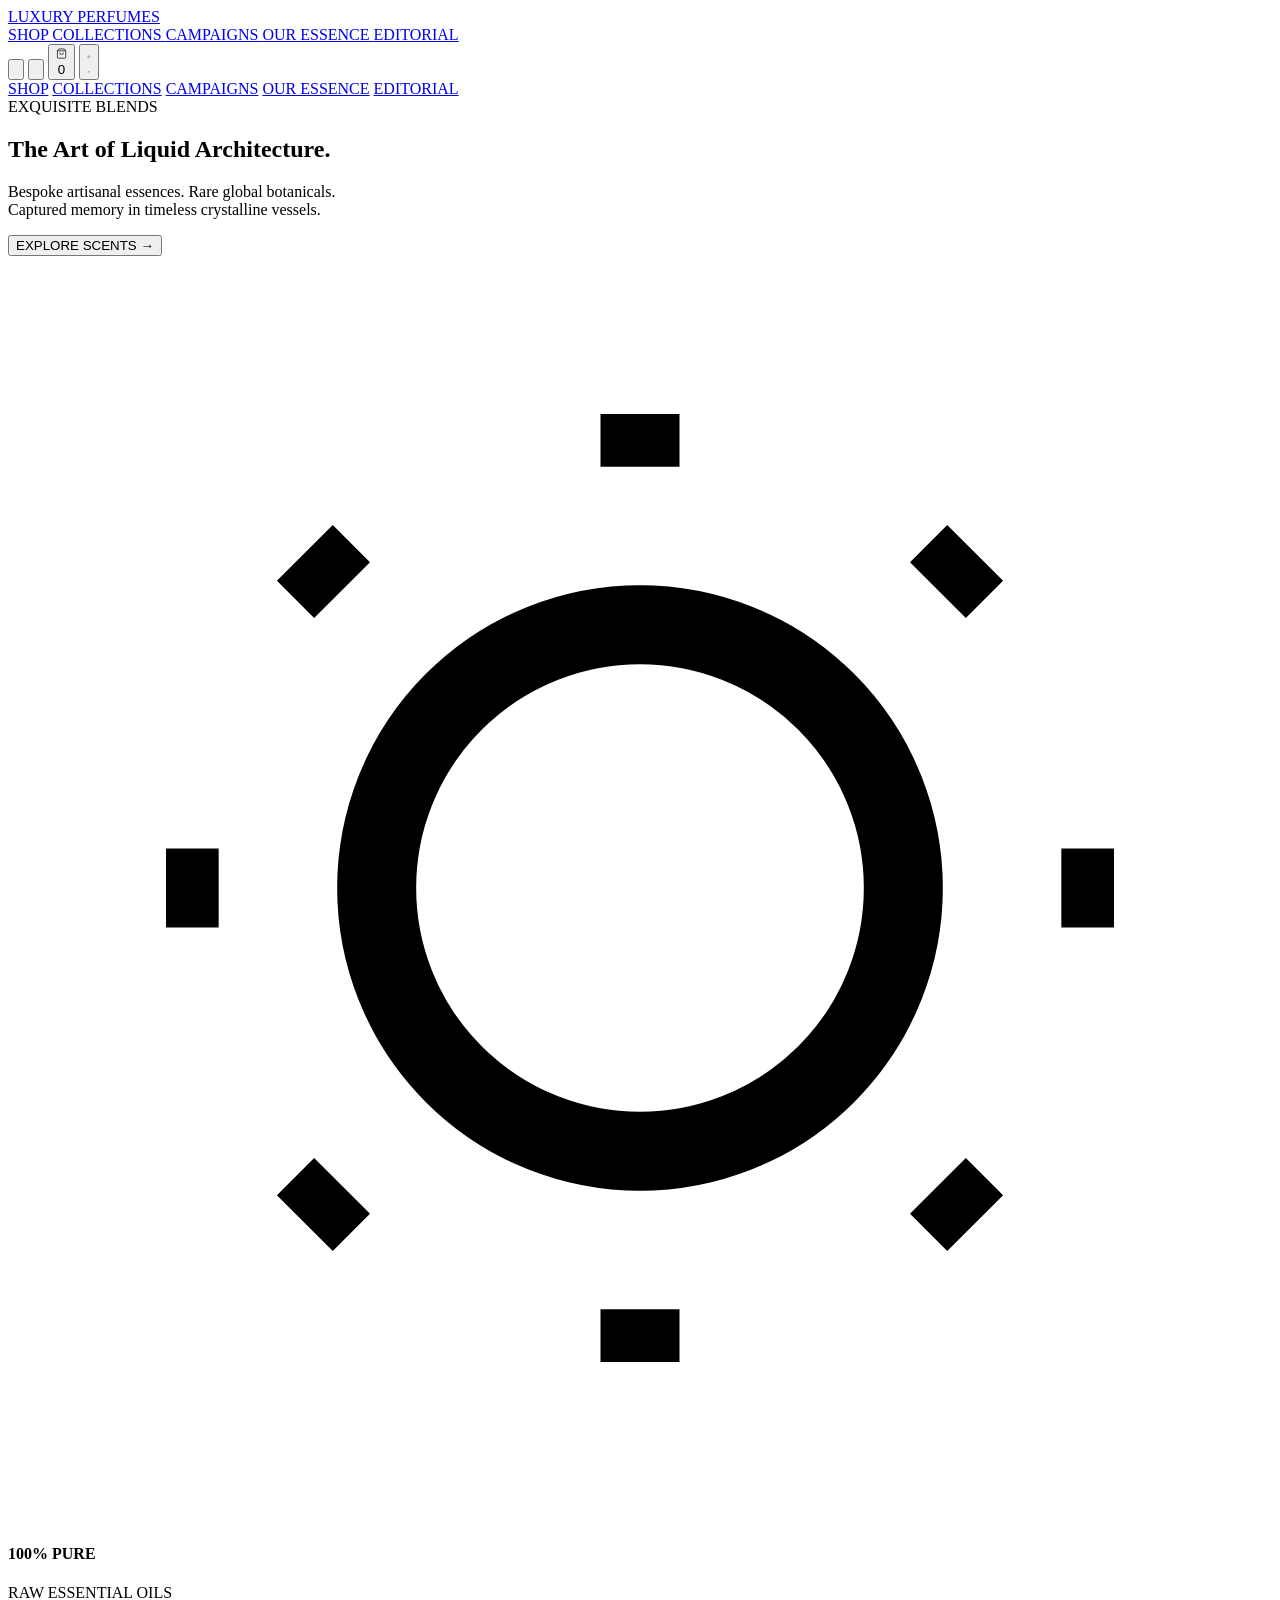
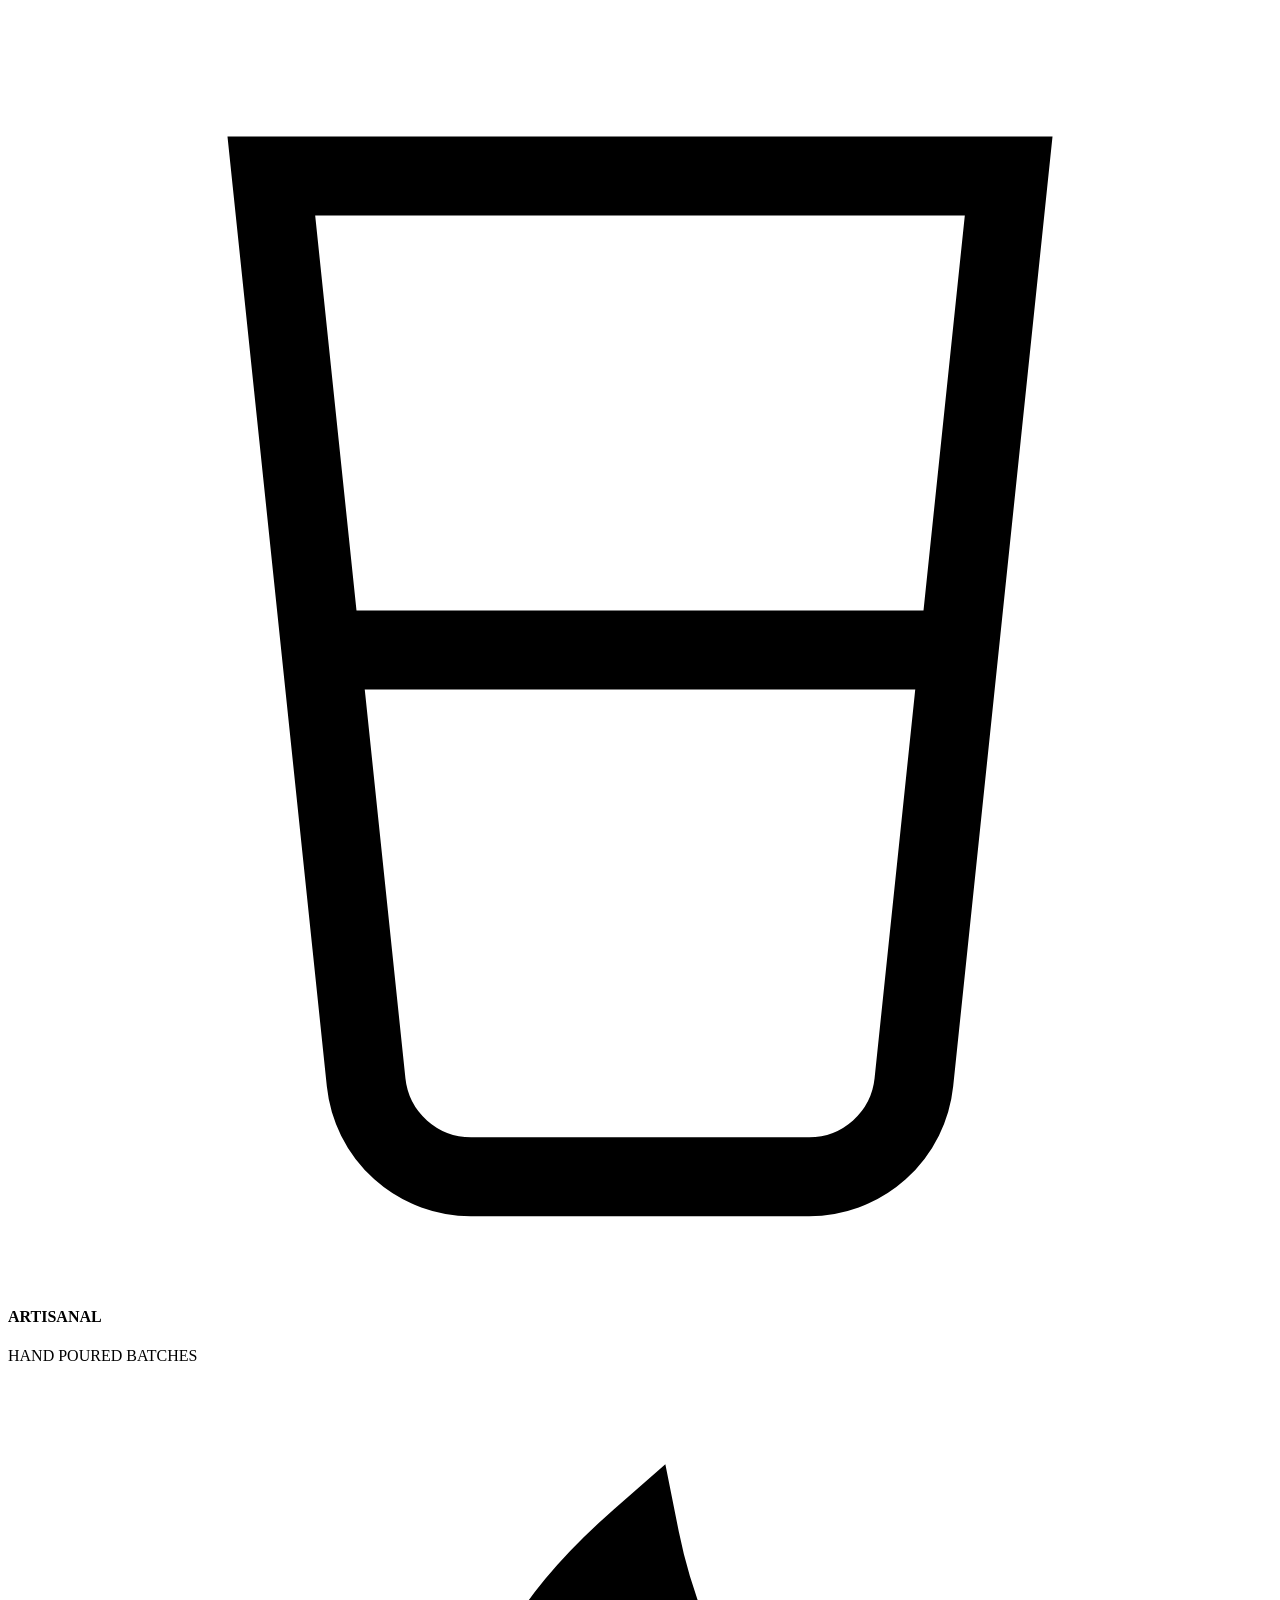
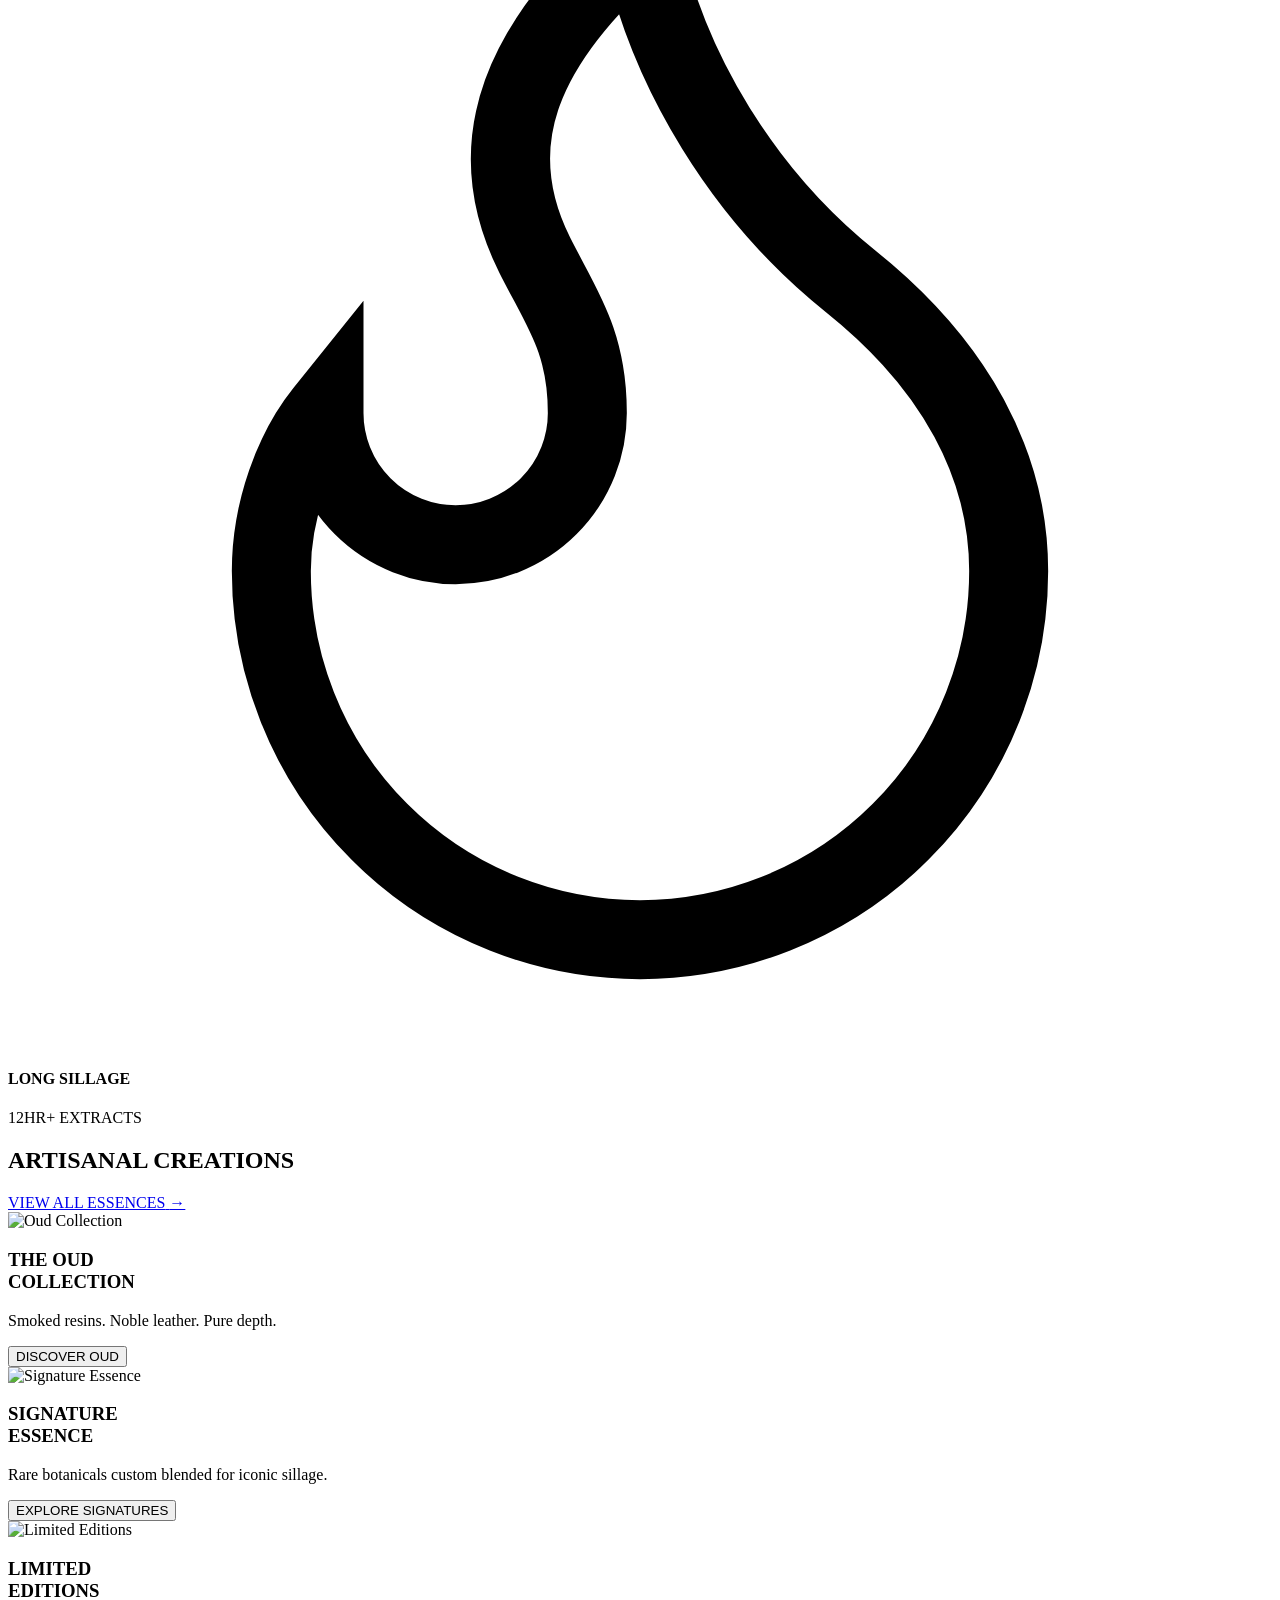
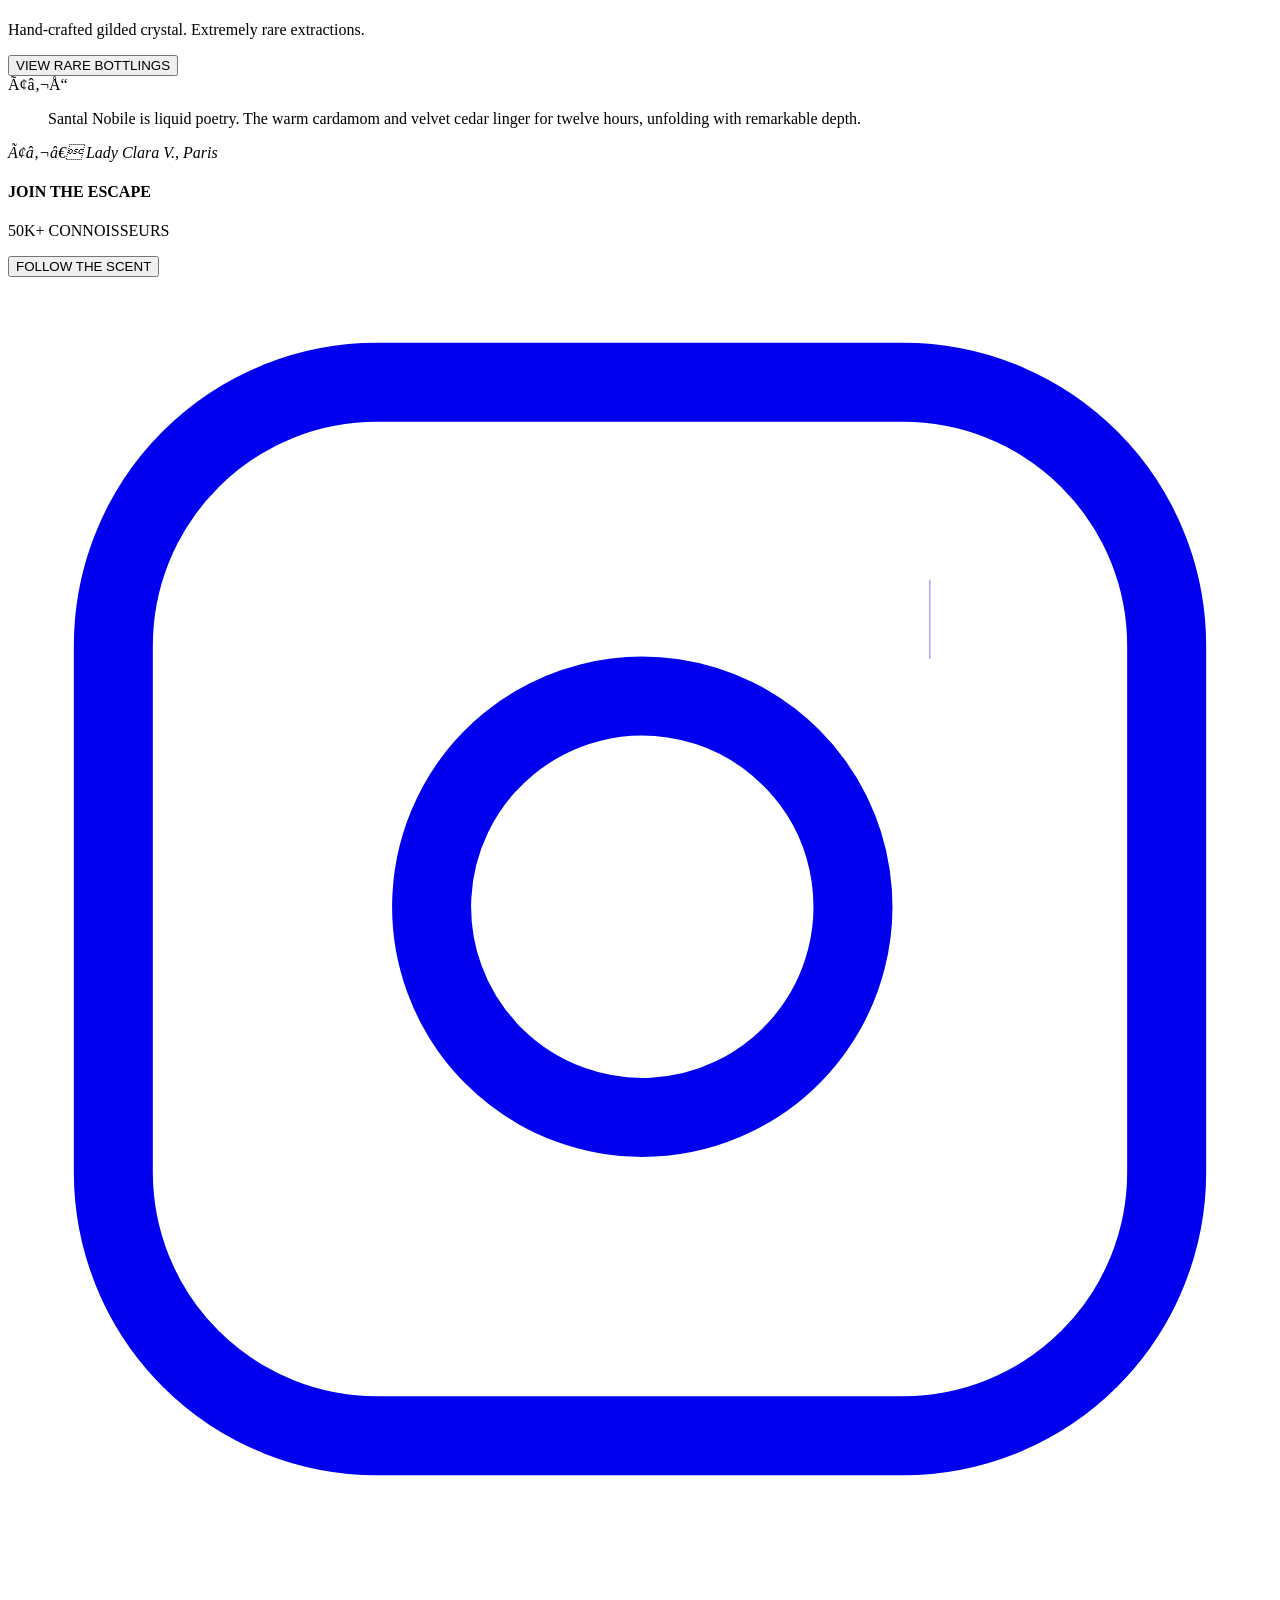
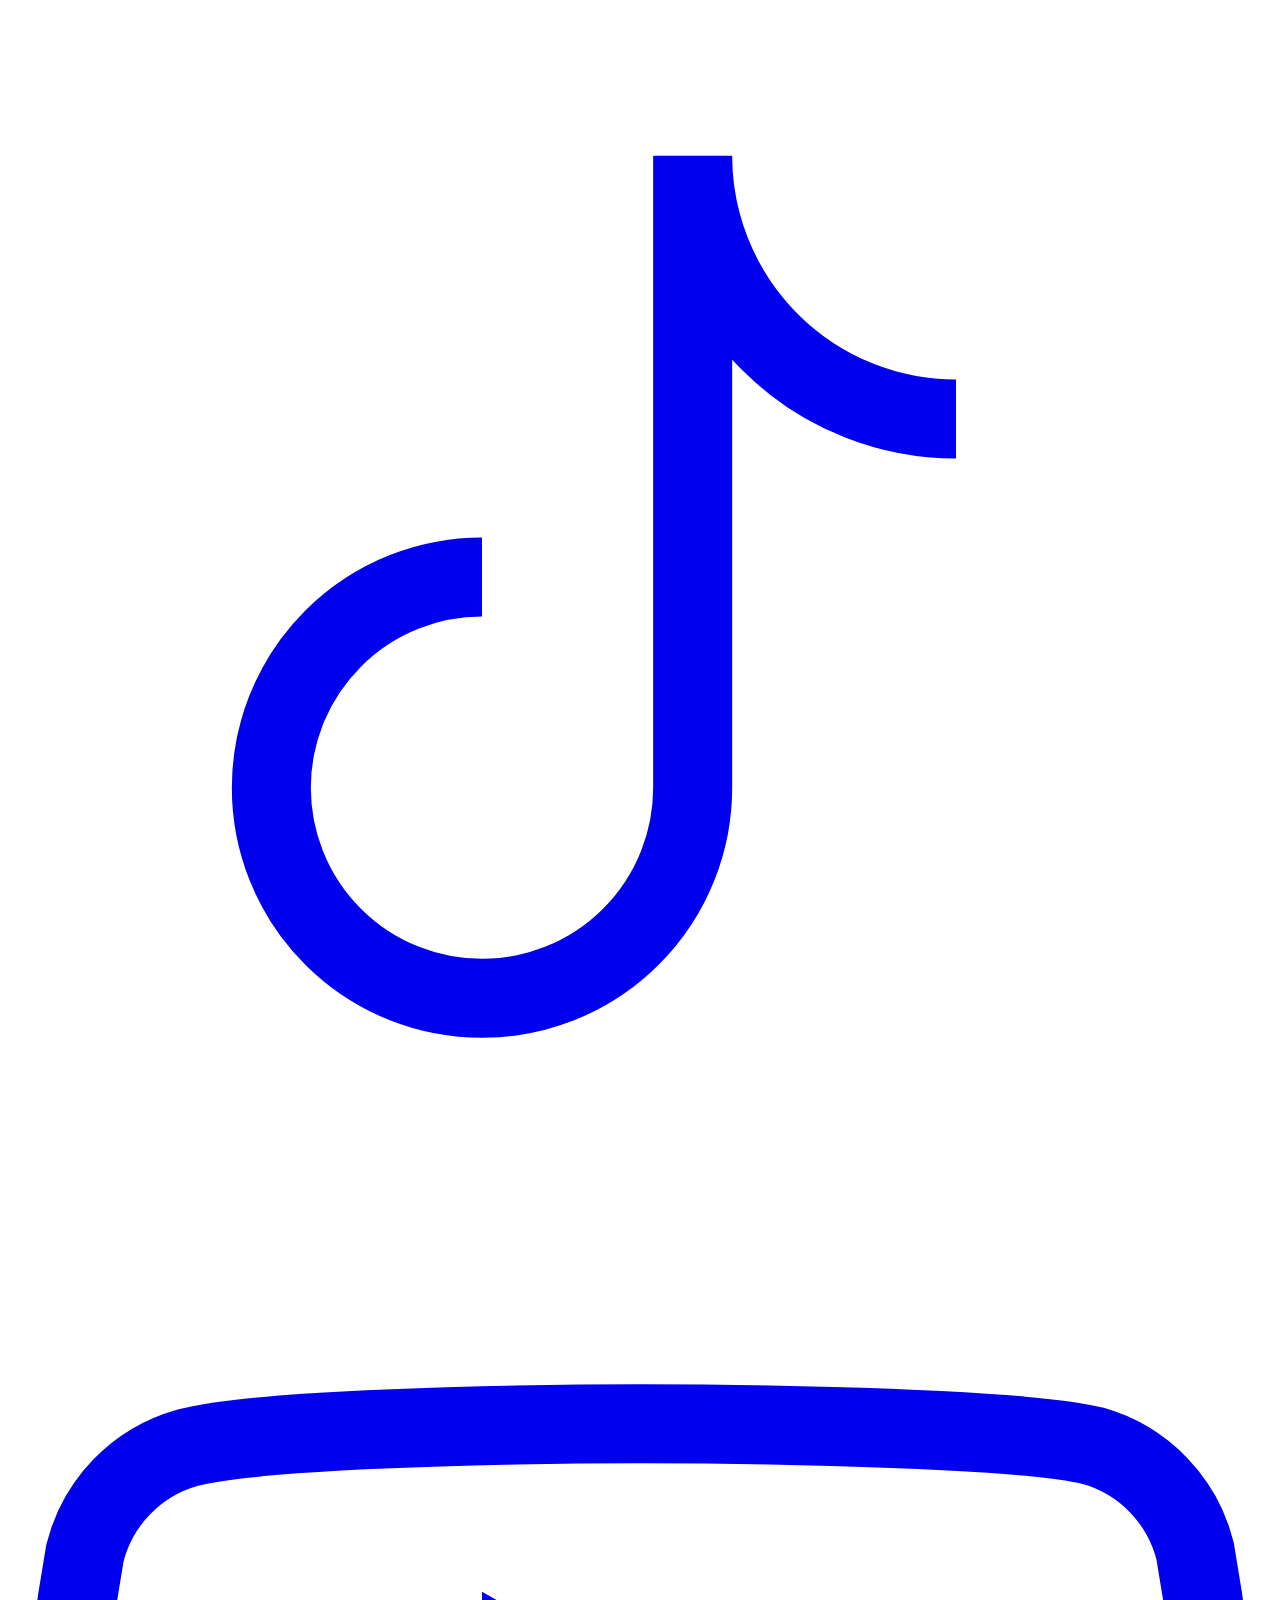
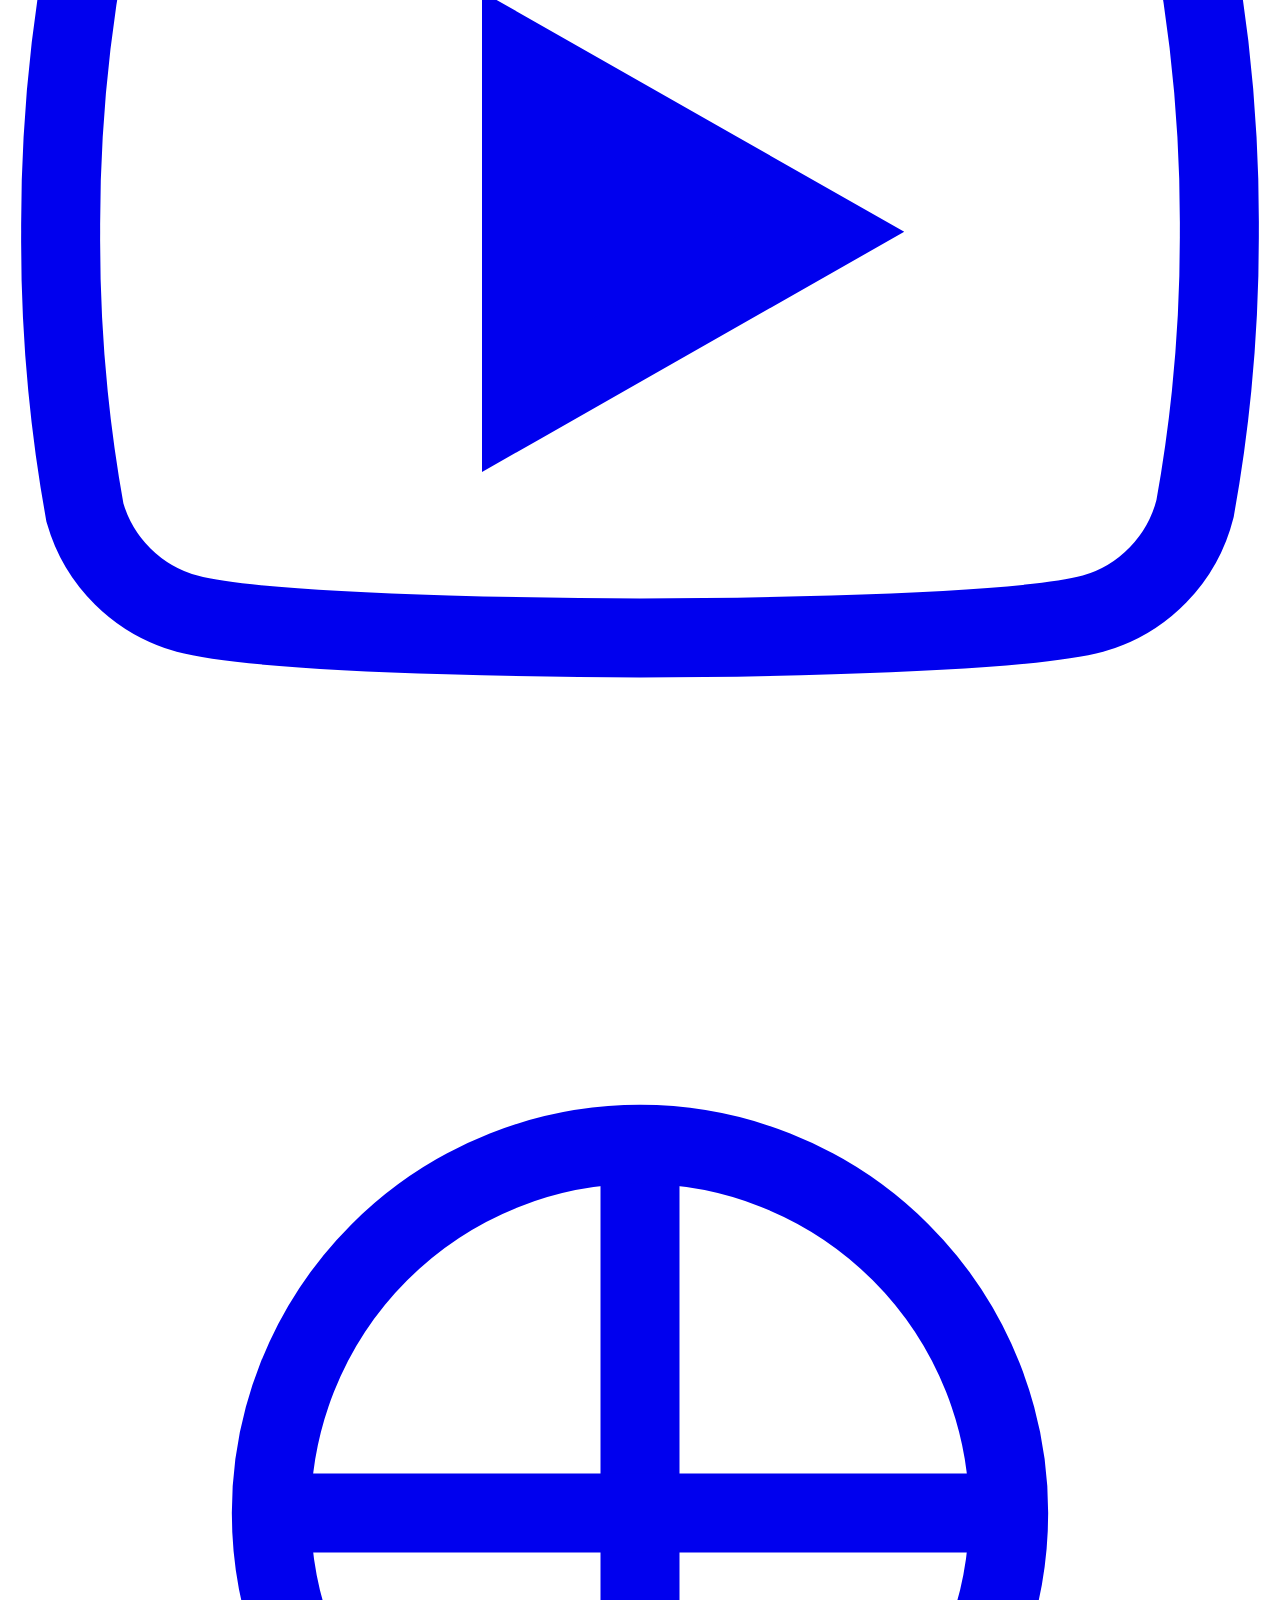
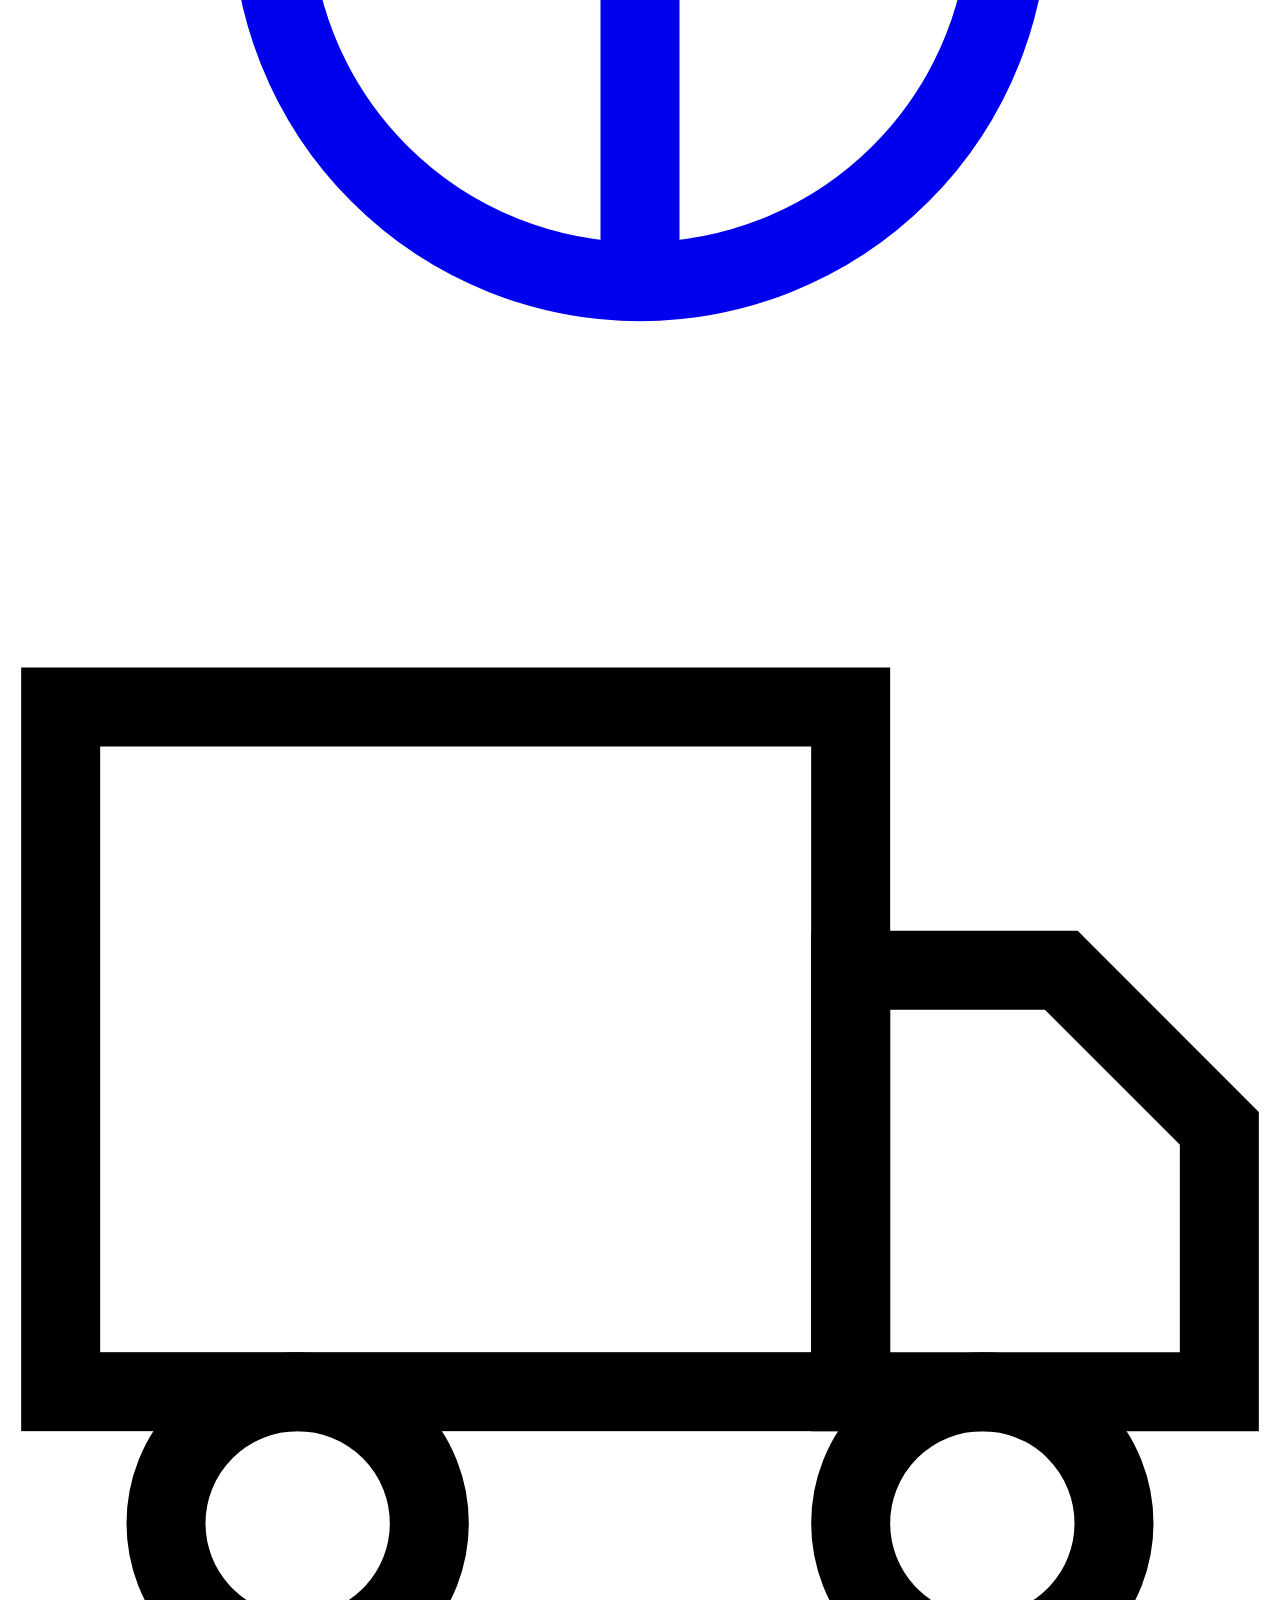
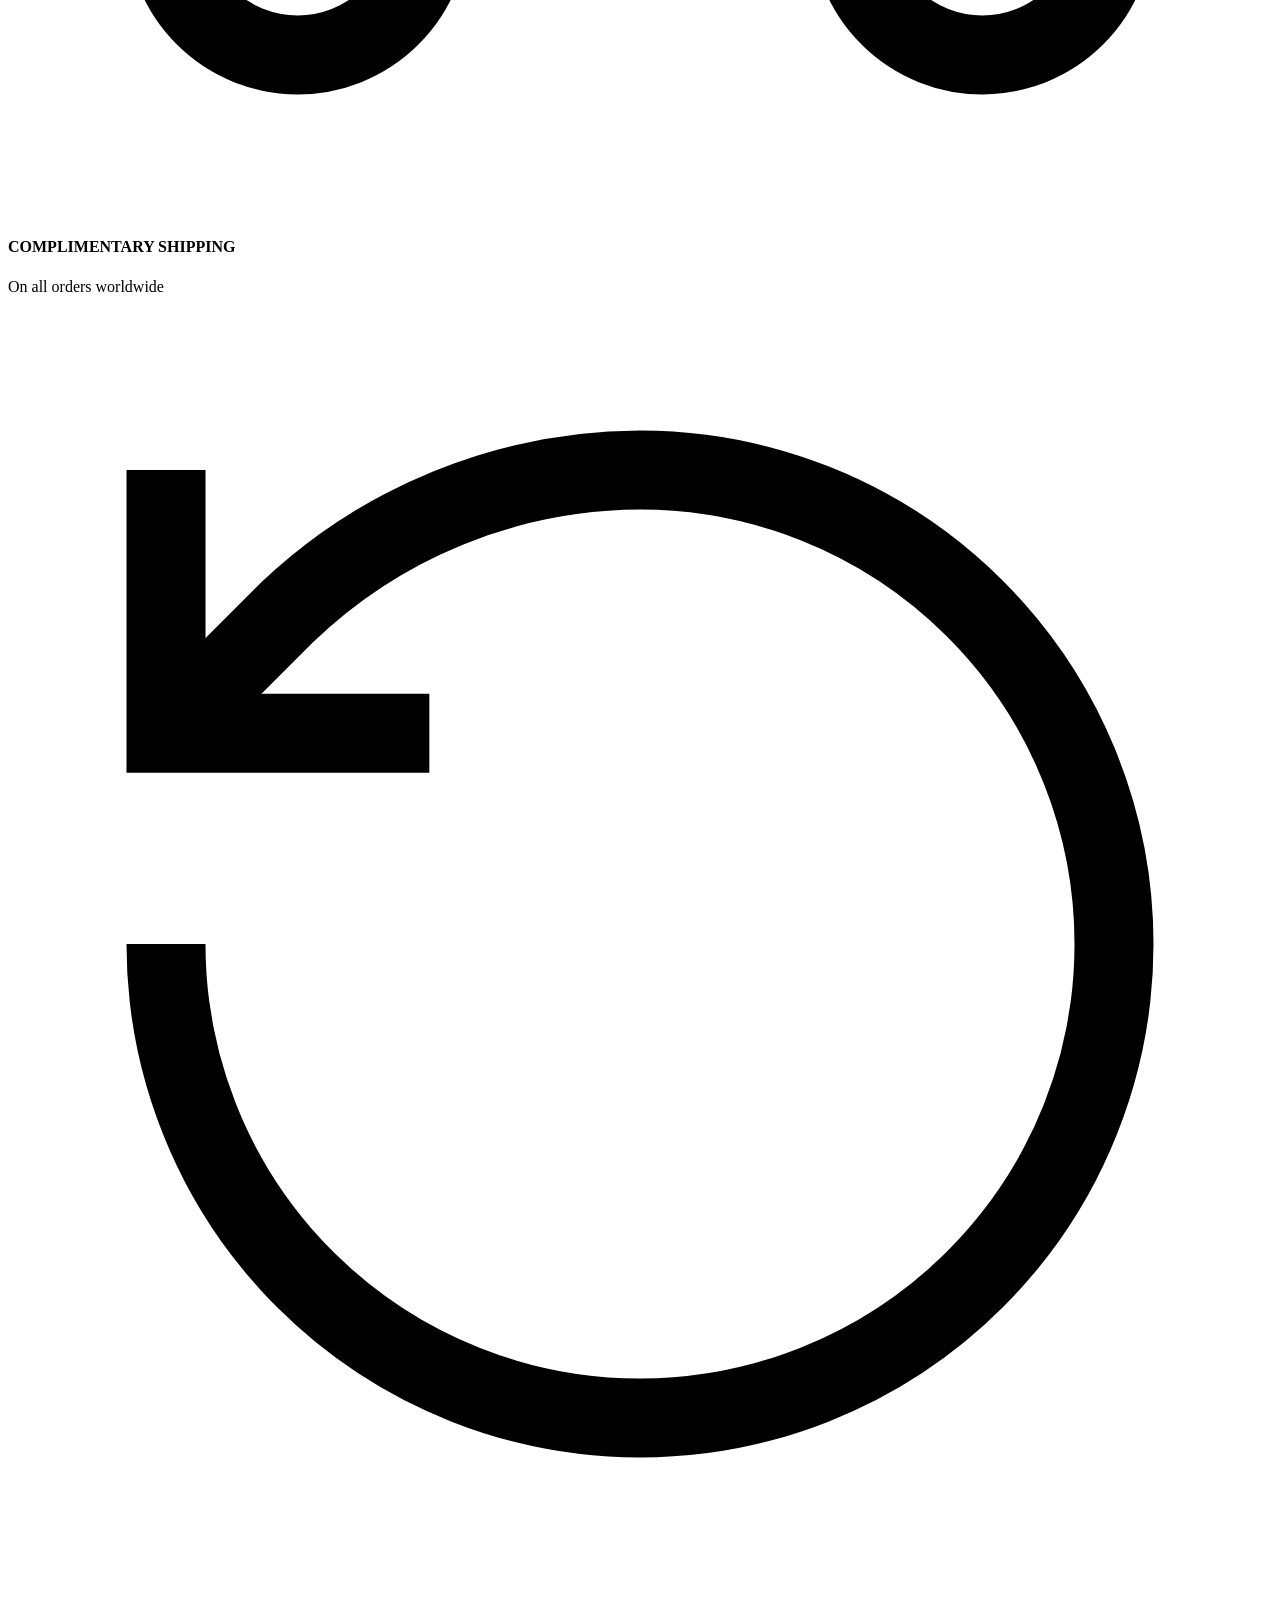
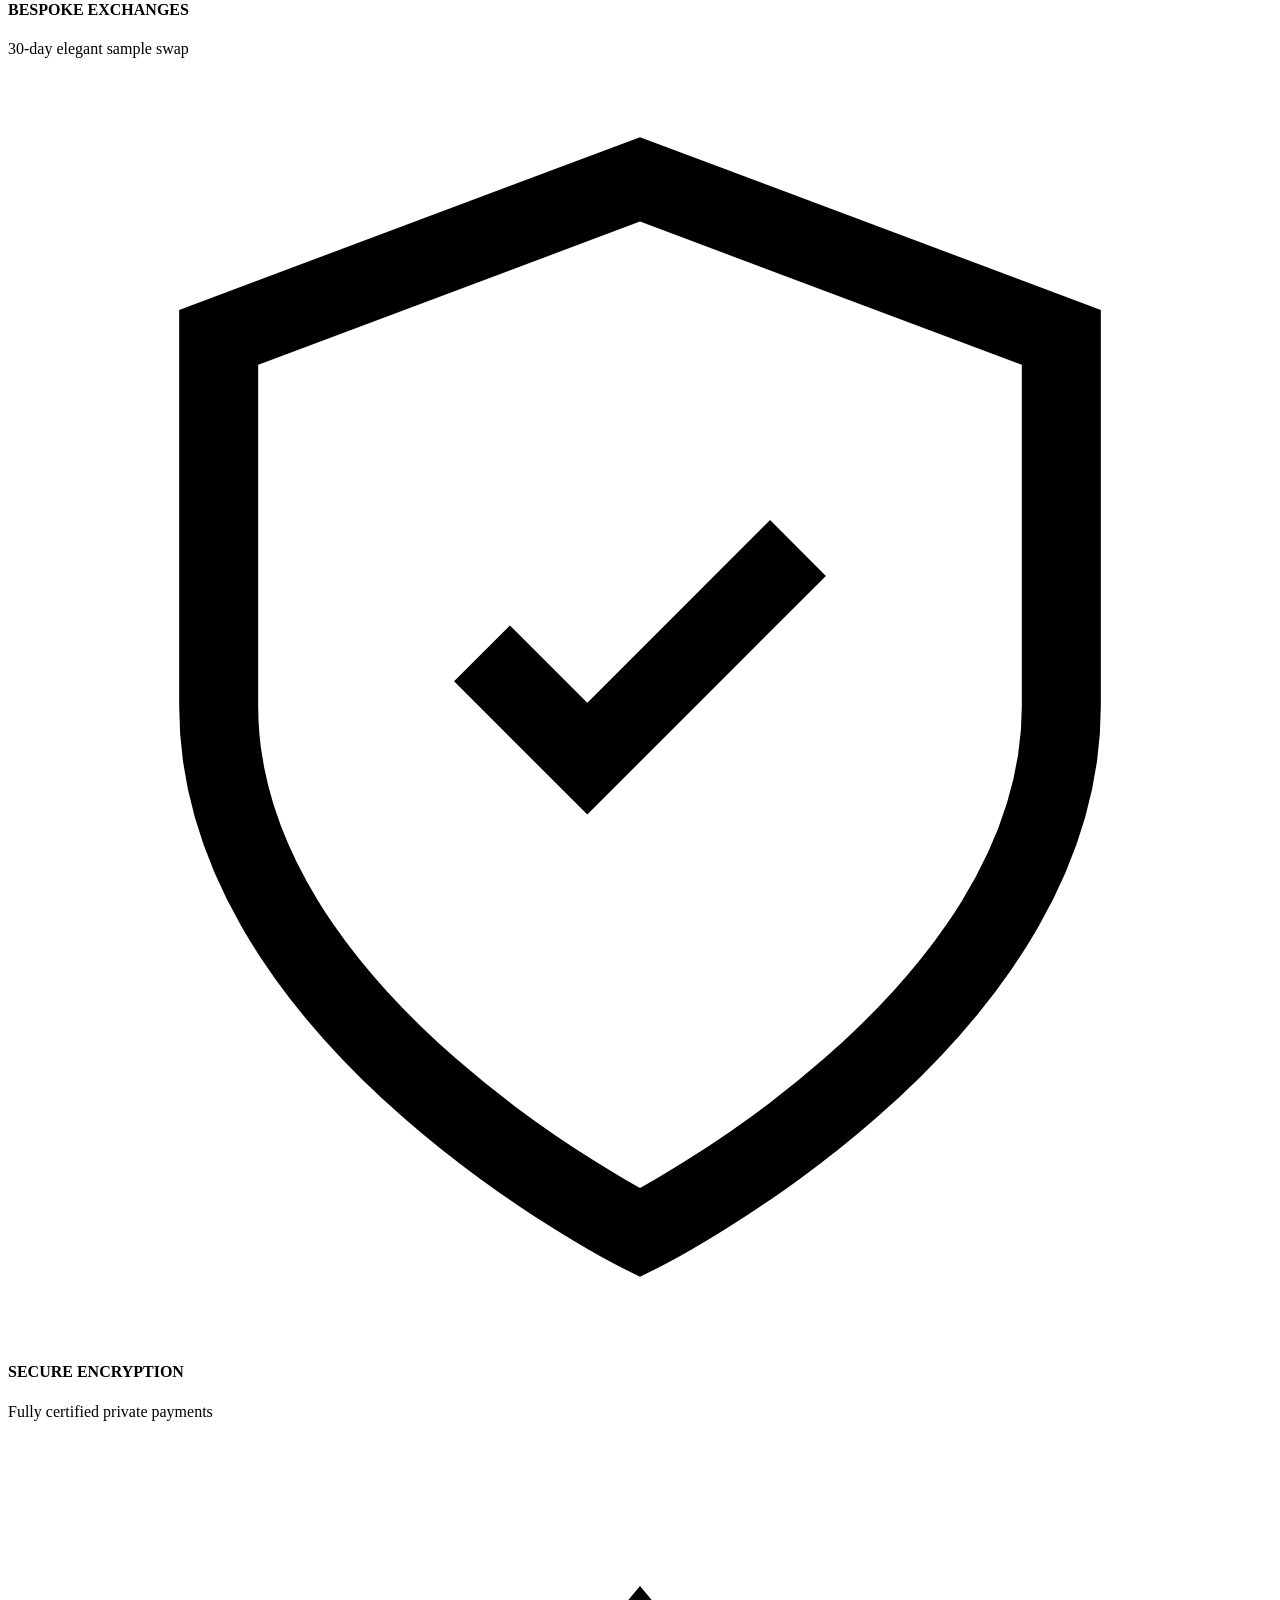
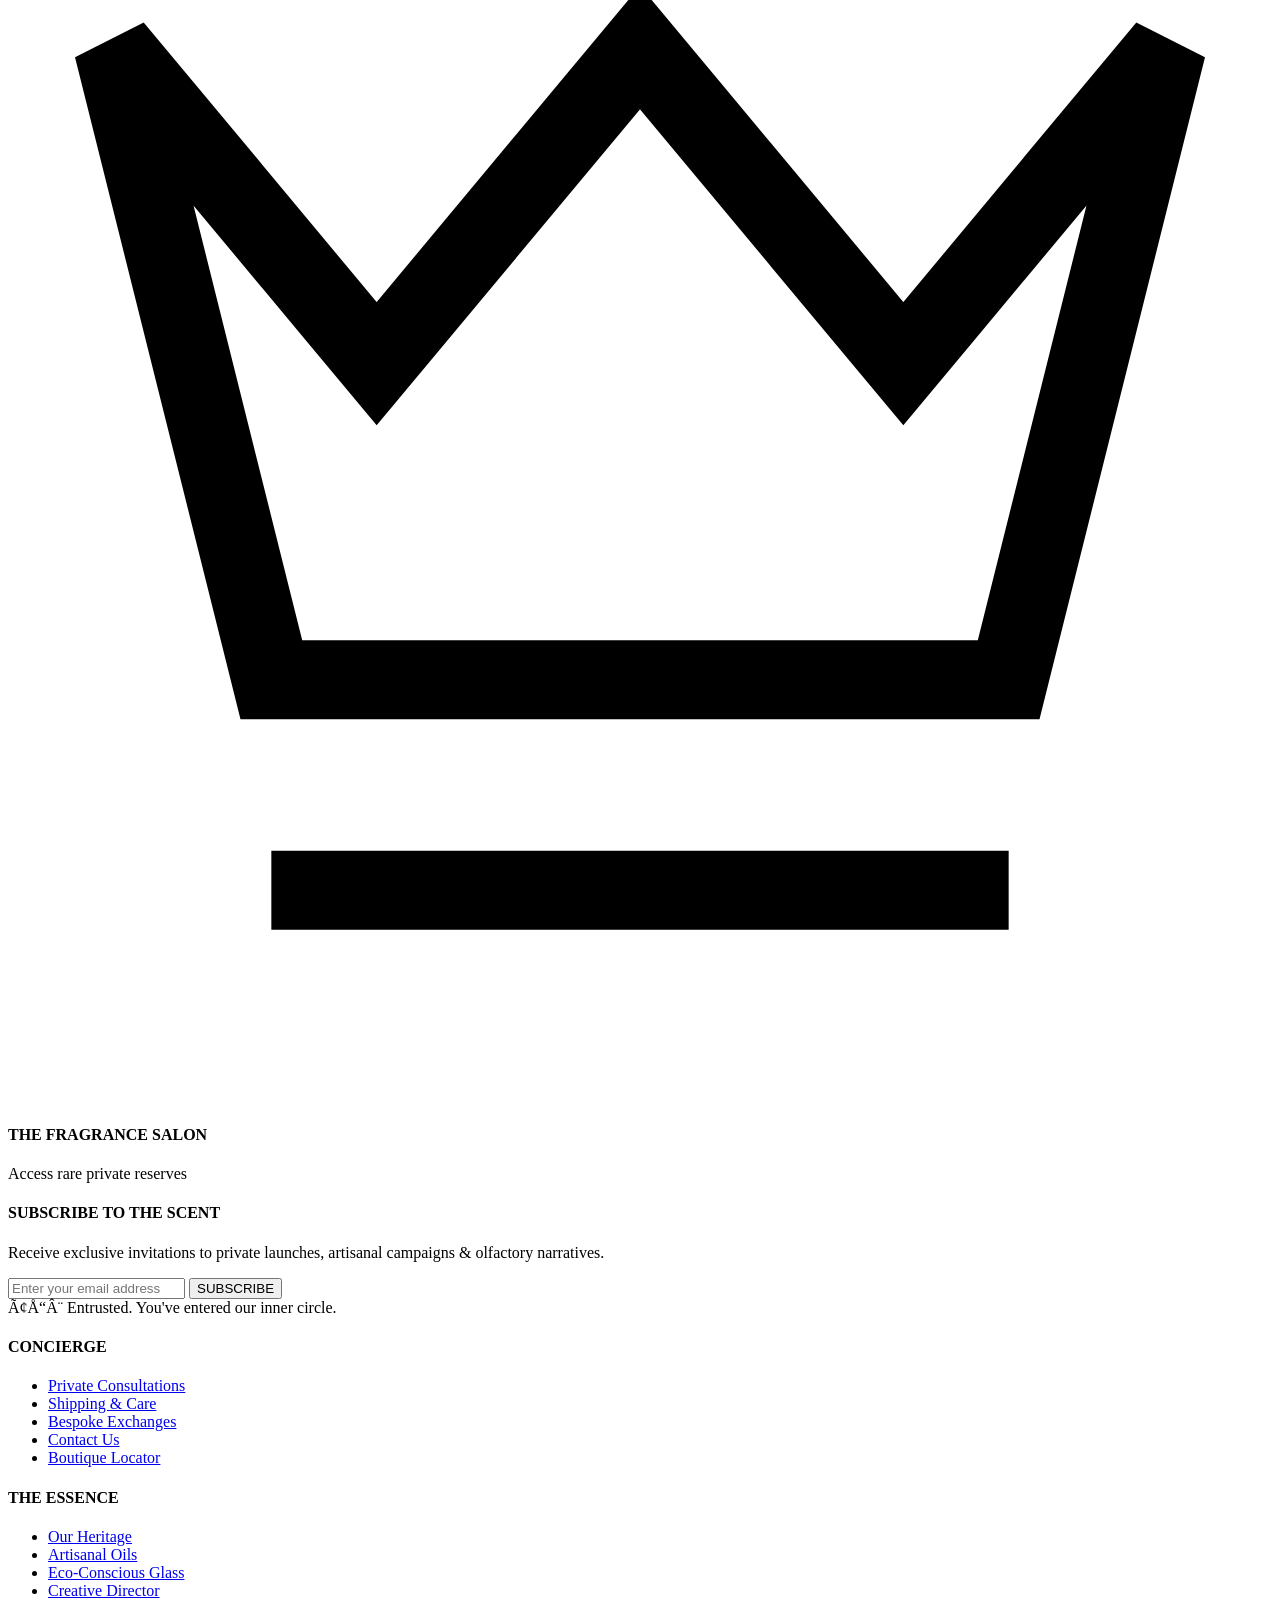
==== commit 4765a58d: "UI: Added background gradient overlay to hero section for text readability" ====
--- a/index.html
+++ b/index.html
@@ -195,6 +195,7 @@
             <!-- Hero Section (Atmospheric overlay on canvas) -->
             <section id="hero"
                 class="relative overflow-hidden min-h-[85vh] flex items-center justify-center pt-12 pb-20 md:py-28 lg:py-36">
+<div class="absolute inset-0 bg-gradient-to-b from-black/80 via-black/30 to-black/90 pointer-events-none z-0"></div>
                 <div class="max-w-4xl mx-auto px-4 sm:px-6 lg:px-8 relative z-10 text-center">
                     <div class="flex flex-col items-center justify-center space-y-8">
 
@@ -218,7 +219,7 @@
                         <div class="pt-4">
                             <button id="hero-shop-now-btn"
                                 class="inline-flex items-center justify-center bg-accent hover:bg-white text-darkBg text-[11px] font-sans font-semibold tracking-[0.2em] uppercase px-10 py-4.5 transition-all duration-300 shadow-md hover:shadow-lg active:scale-98">
-                                EXPLORE SCENTS <span class="ml-2 font-sans">Ã¢â€ â€™</span>
+                                EXPLORE SCENTS <span class="ml-2 font-sans">&rarr;</span>
                             </button>
                         </div>
 
@@ -294,7 +295,7 @@
             </section>
 
             <!-- Categories Selector Bar -->
-            <section class="bg-darkBg/80 backdrop-blur-md border-y border-accent/15 py-8">
+            <section class="bg-darkBg/30 backdrop-blur-sm border-y border-accent/15 py-8">
                 <div class="max-w-7xl mx-auto px-4 sm:px-6 lg:px-8">
                     <div id="category-bar" class="grid grid-cols-2 md:grid-cols-5 gap-6 md:gap-4 items-center">
                         <!-- Dynamic Categories will be injected here by script -->
@@ -303,7 +304,7 @@
             </section>
 
             <!-- Best Sellers Product Listing -->
-            <section id="best-sellers" class="py-16 md:py-24 bg-darkBg/80 backdrop-blur-md">
+            <section id="best-sellers" class="py-16 md:py-24 bg-darkBg/30 backdrop-blur-sm">
                 <div class="max-w-7xl mx-auto px-4 sm:px-6 lg:px-8">
 
                     <!-- Section Header -->
@@ -331,7 +332,7 @@
             </section>
 
             <!-- Bento Promotion Grid -->
-            <section id="new-arrivals" class="py-12 bg-darkBg/80 backdrop-blur-md">
+            <section id="new-arrivals" class="py-12 bg-darkBg/30 backdrop-blur-sm">
                 <div class="max-w-7xl mx-auto px-4 sm:px-6 lg:px-8">
                     <div class="grid grid-cols-1 md:grid-cols-3 gap-6">
 
@@ -339,7 +340,7 @@
                         <div
                             class="relative group overflow-hidden rounded-2xl h-[420px] md:h-[460px] flex flex-col justify-end p-8 text-left border border-accent/10 shadow-sm transition-shadow duration-300">
                             <div class="absolute inset-0 z-0">
-                                <img src="https://images.unsplash.com/photo-1547887537-6158d64c35b3?auto=format&fit=crop&q=80&w=800"
+                                <img loading="lazy" decoding="async" src="https://red-glamorous-crane-920.mypinata.cloud/ipfs/bafybeidy5osju66tzukivftm72nfiqlplj6cjx3phqqoj6wtms3bisze2a"
                                     alt="Oud Collection"
                                     class="w-full h-full object-cover transform duration-700 ease-out group-hover:scale-105">
                                 <div
@@ -370,7 +371,7 @@
                         <div
                             class="relative group overflow-hidden rounded-2xl h-[420px] md:h-[460px] flex flex-col justify-end p-8 text-left border border-accent/15 bg-darkBg shadow-sm transition-shadow duration-300">
                             <div class="absolute inset-0 z-0">
-                                <img src="https://images.unsplash.com/photo-1594035910387-fea47794261f?auto=format&fit=crop&q=80&w=800"
+                                <img loading="lazy" decoding="async" src="https://red-glamorous-crane-920.mypinata.cloud/ipfs/bafybeidy5osju66tzukivftm72nfiqlplj6cjx3phqqoj6wtms3bisze2a"
                                     alt="Signature Essence"
                                     class="w-full h-full object-cover transform duration-700 ease-out group-hover:scale-105 opacity-60">
                                 <div
@@ -398,7 +399,7 @@
                         <div
                             class="relative group overflow-hidden rounded-2xl h-[420px] md:h-[460px] flex flex-col justify-end p-8 text-left border border-accent/10 shadow-sm transition-shadow duration-300">
                             <div class="absolute inset-0 z-0">
-                                <img src="https://images.unsplash.com/photo-1523293182086-7651a899d37f?auto=format&fit=crop&q=80&w=800"
+                                <img loading="lazy" decoding="async" src="https://red-glamorous-crane-920.mypinata.cloud/ipfs/bafybeidy5osju66tzukivftm72nfiqlplj6cjx3phqqoj6wtms3bisze2a"
                                     alt="Limited Editions"
                                     class="w-full h-full object-cover transform duration-700 ease-out group-hover:scale-105">
                                 <div
@@ -430,7 +431,7 @@
             </section>
 
             <!-- Testimonials Section -->
-            <section id="blog" class="py-16 md:py-20 bg-darkBg/80 backdrop-blur-md border-t border-accent/15">
+            <section id="blog" class="py-16 md:py-20 bg-darkBg/30 backdrop-blur-sm border-t border-accent/15">
                 <div class="max-w-7xl mx-auto px-4 sm:px-6 lg:px-8">
                     <div class="grid grid-cols-1 lg:grid-cols-12 gap-10 lg:gap-8 items-center">
 
@@ -520,7 +521,7 @@
             </section>
 
             <!-- Service Perks Bar -->
-            <section class="bg-darkBg/80 backdrop-blur-md border-y border-accent/15 py-8">
+            <section class="bg-darkBg/30 backdrop-blur-sm border-y border-accent/15 py-8">
                 <div class="max-w-7xl mx-auto px-4 sm:px-6 lg:px-8">
                     <div class="grid grid-cols-2 lg:grid-cols-4 gap-6 lg:gap-4 items-center">
 
@@ -610,7 +611,7 @@
 
         <!-- Footer Section -->
         <footer id="about"
-            class="bg-[#050505]/90 backdrop-blur-md text-[#ECEAE6] pt-16 pb-12 font-sans border-t border-accent/15">
+            class="bg-[#050505]/40 backdrop-blur-sm text-[#ECEAE6] pt-16 pb-12 font-sans border-t border-accent/15">
             <div class="max-w-7xl mx-auto px-4 sm:px-6 lg:px-8">
 
                 <div
@@ -806,3 +807,7 @@
 
 </html>
 
+
+
+
+
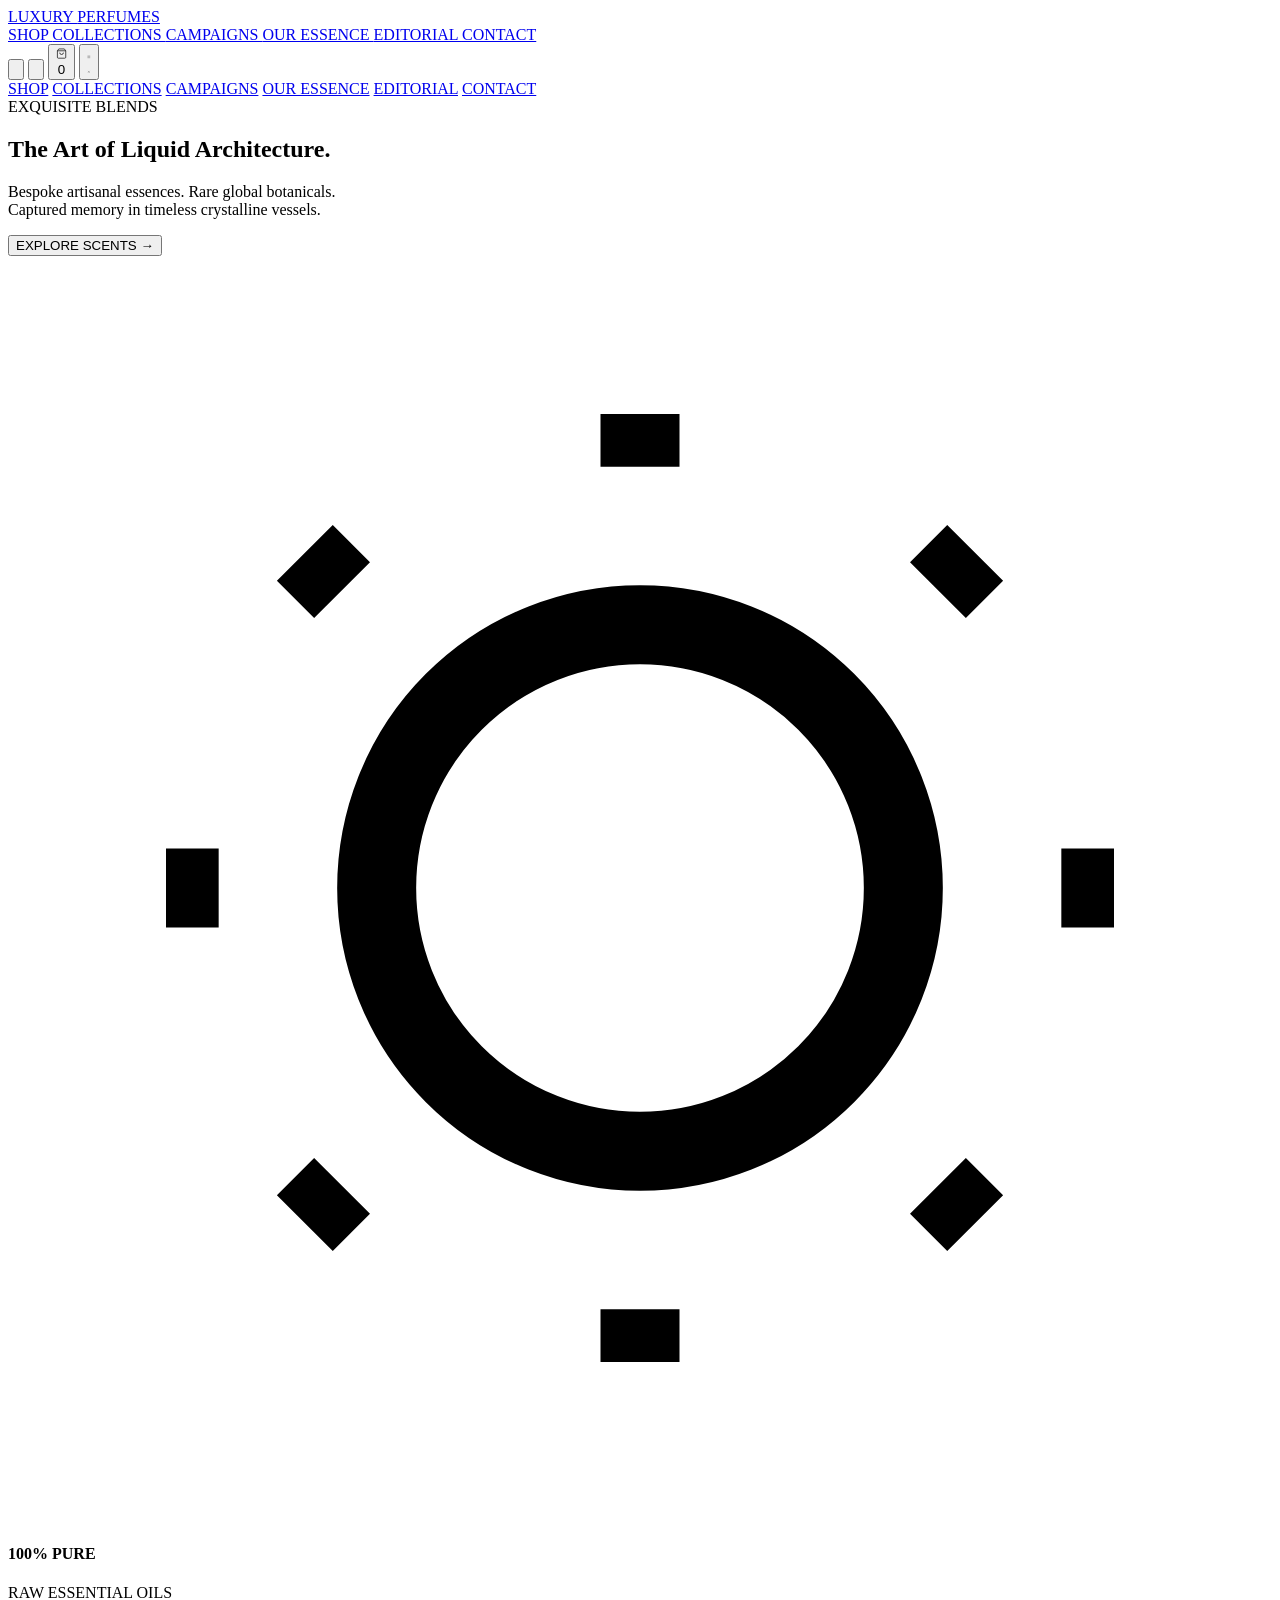
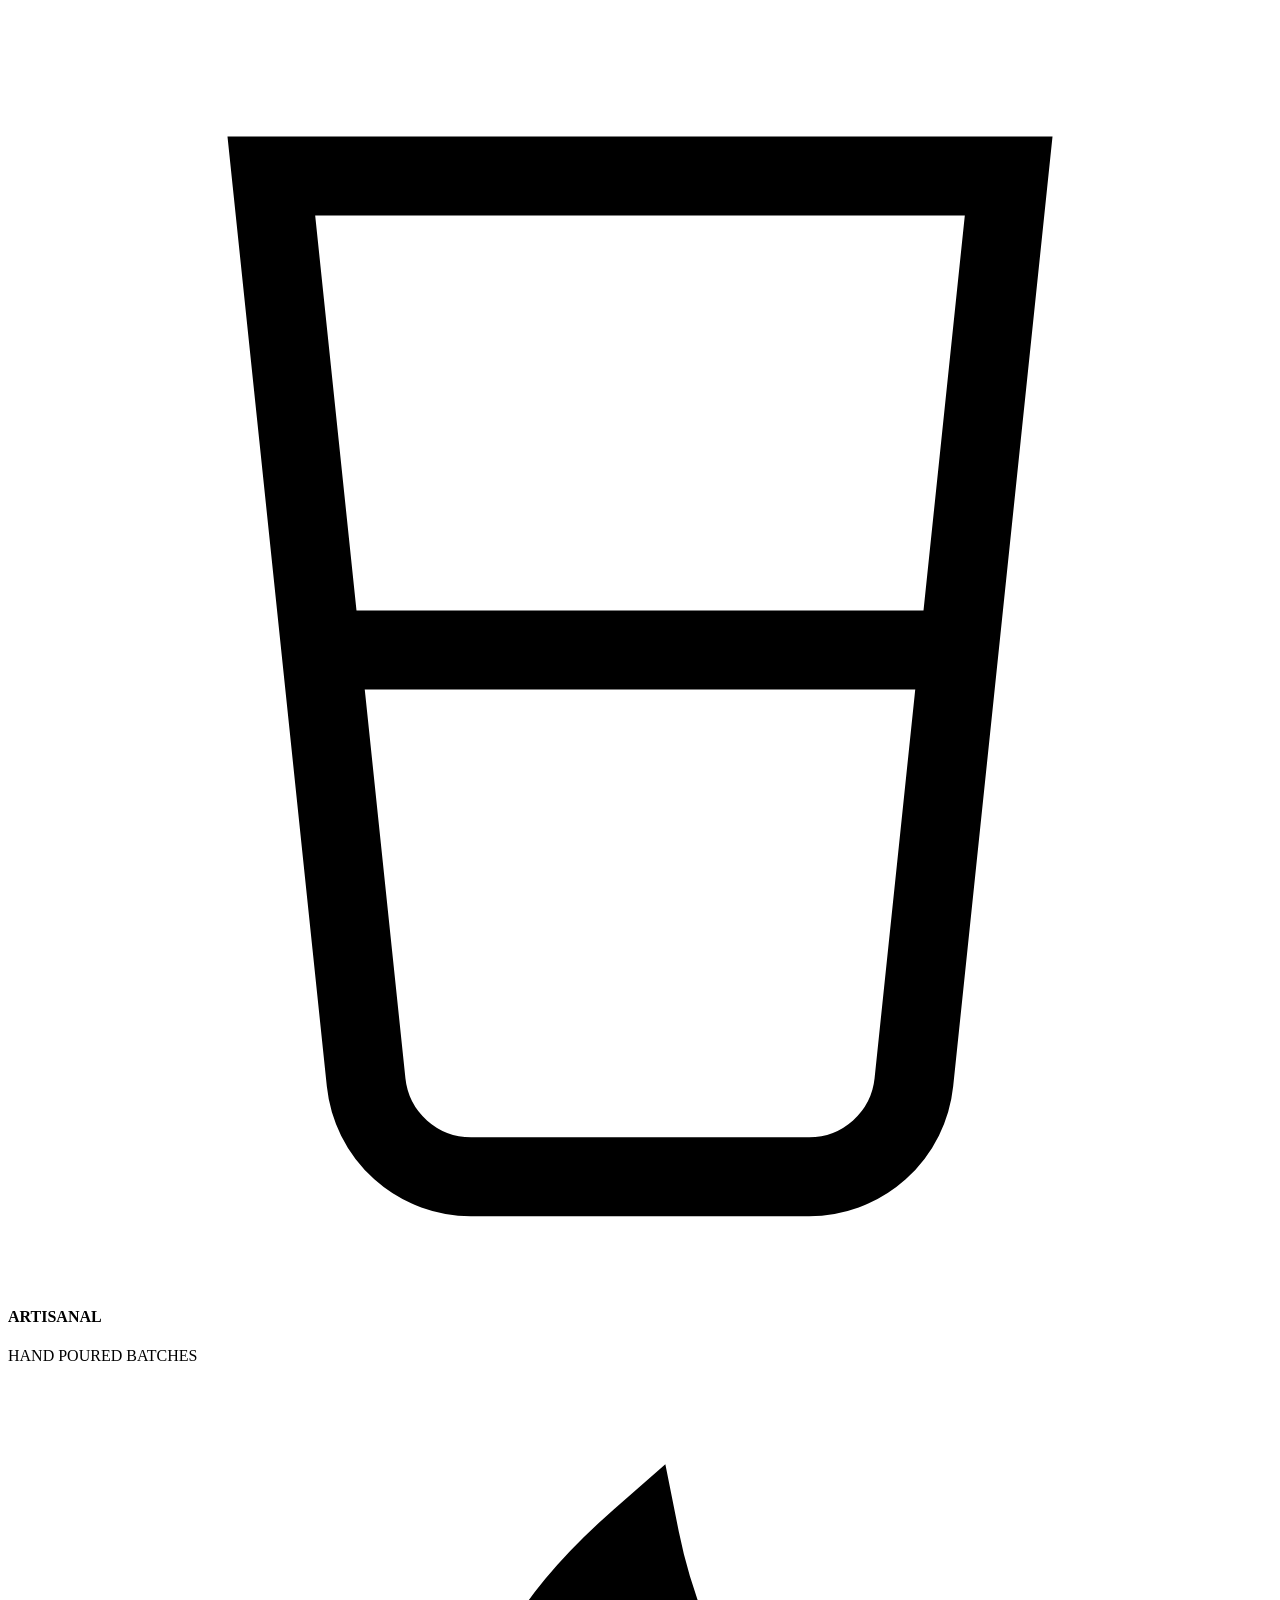
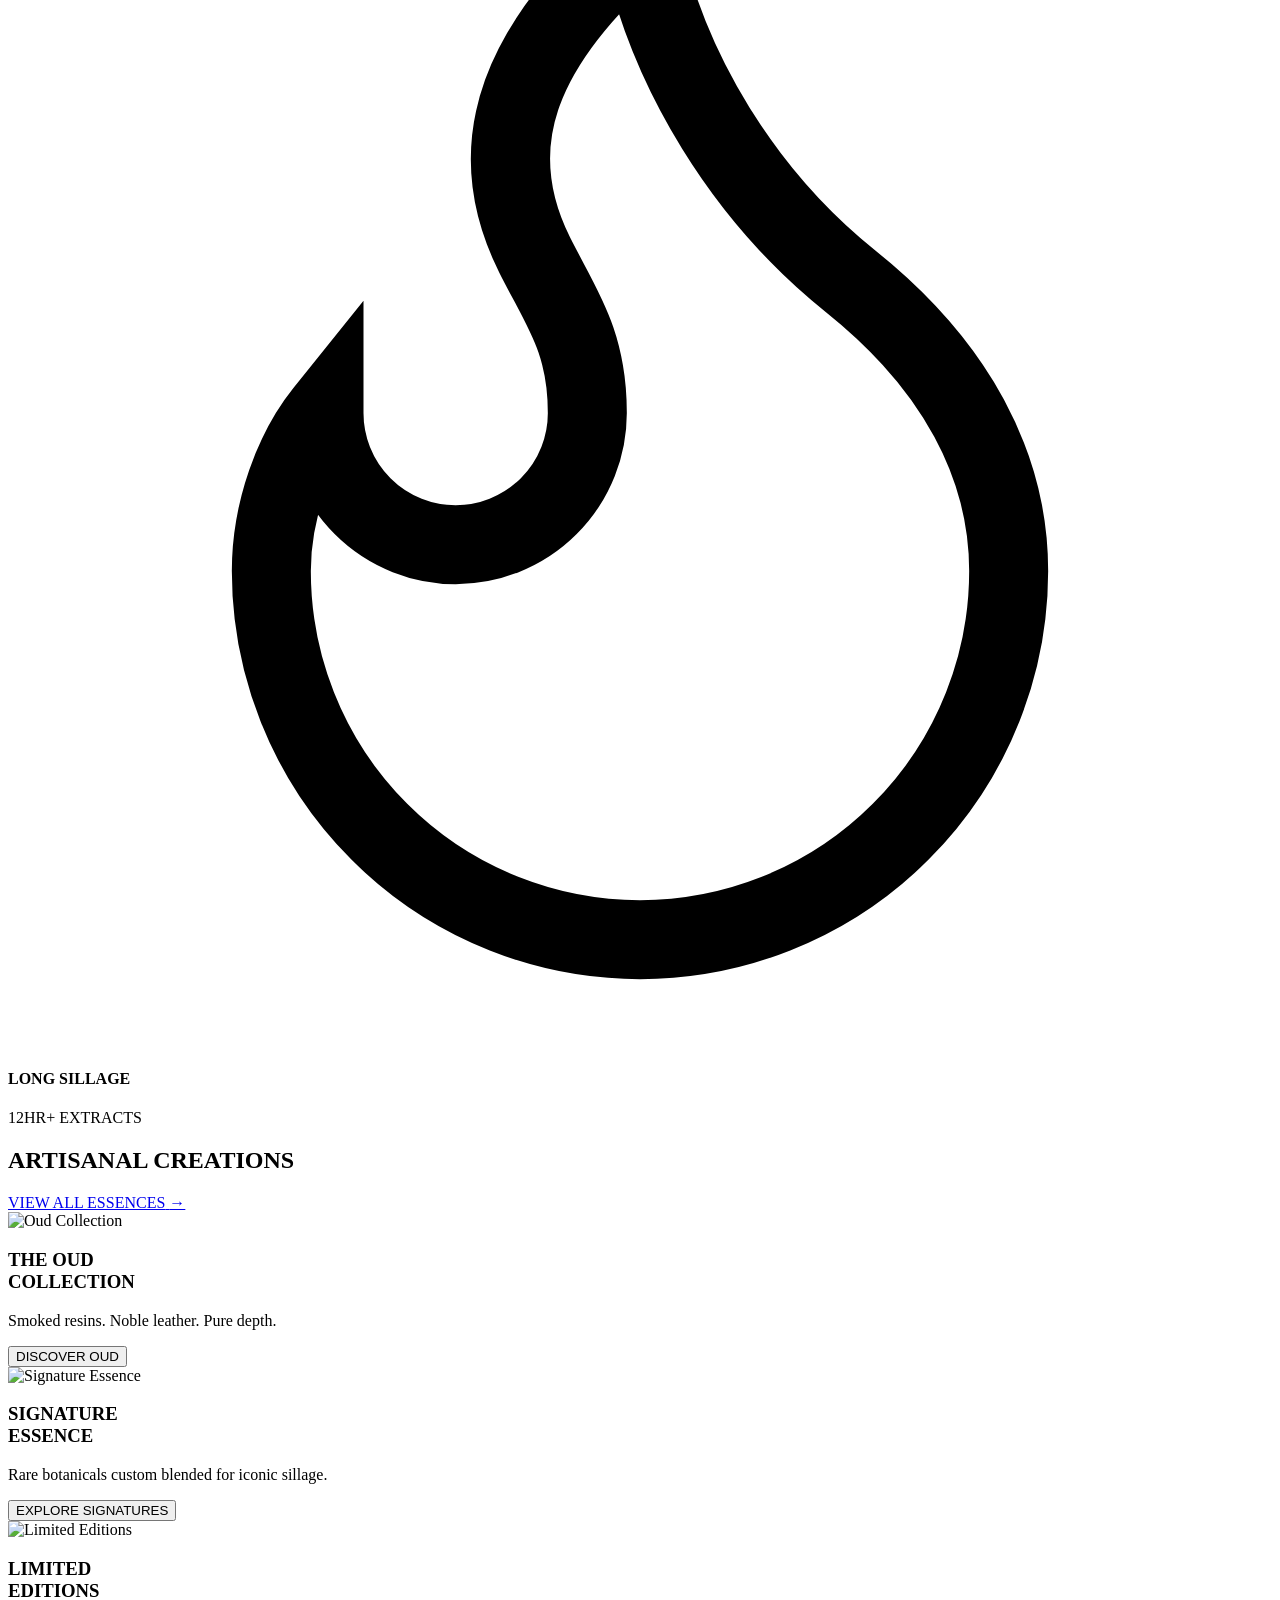
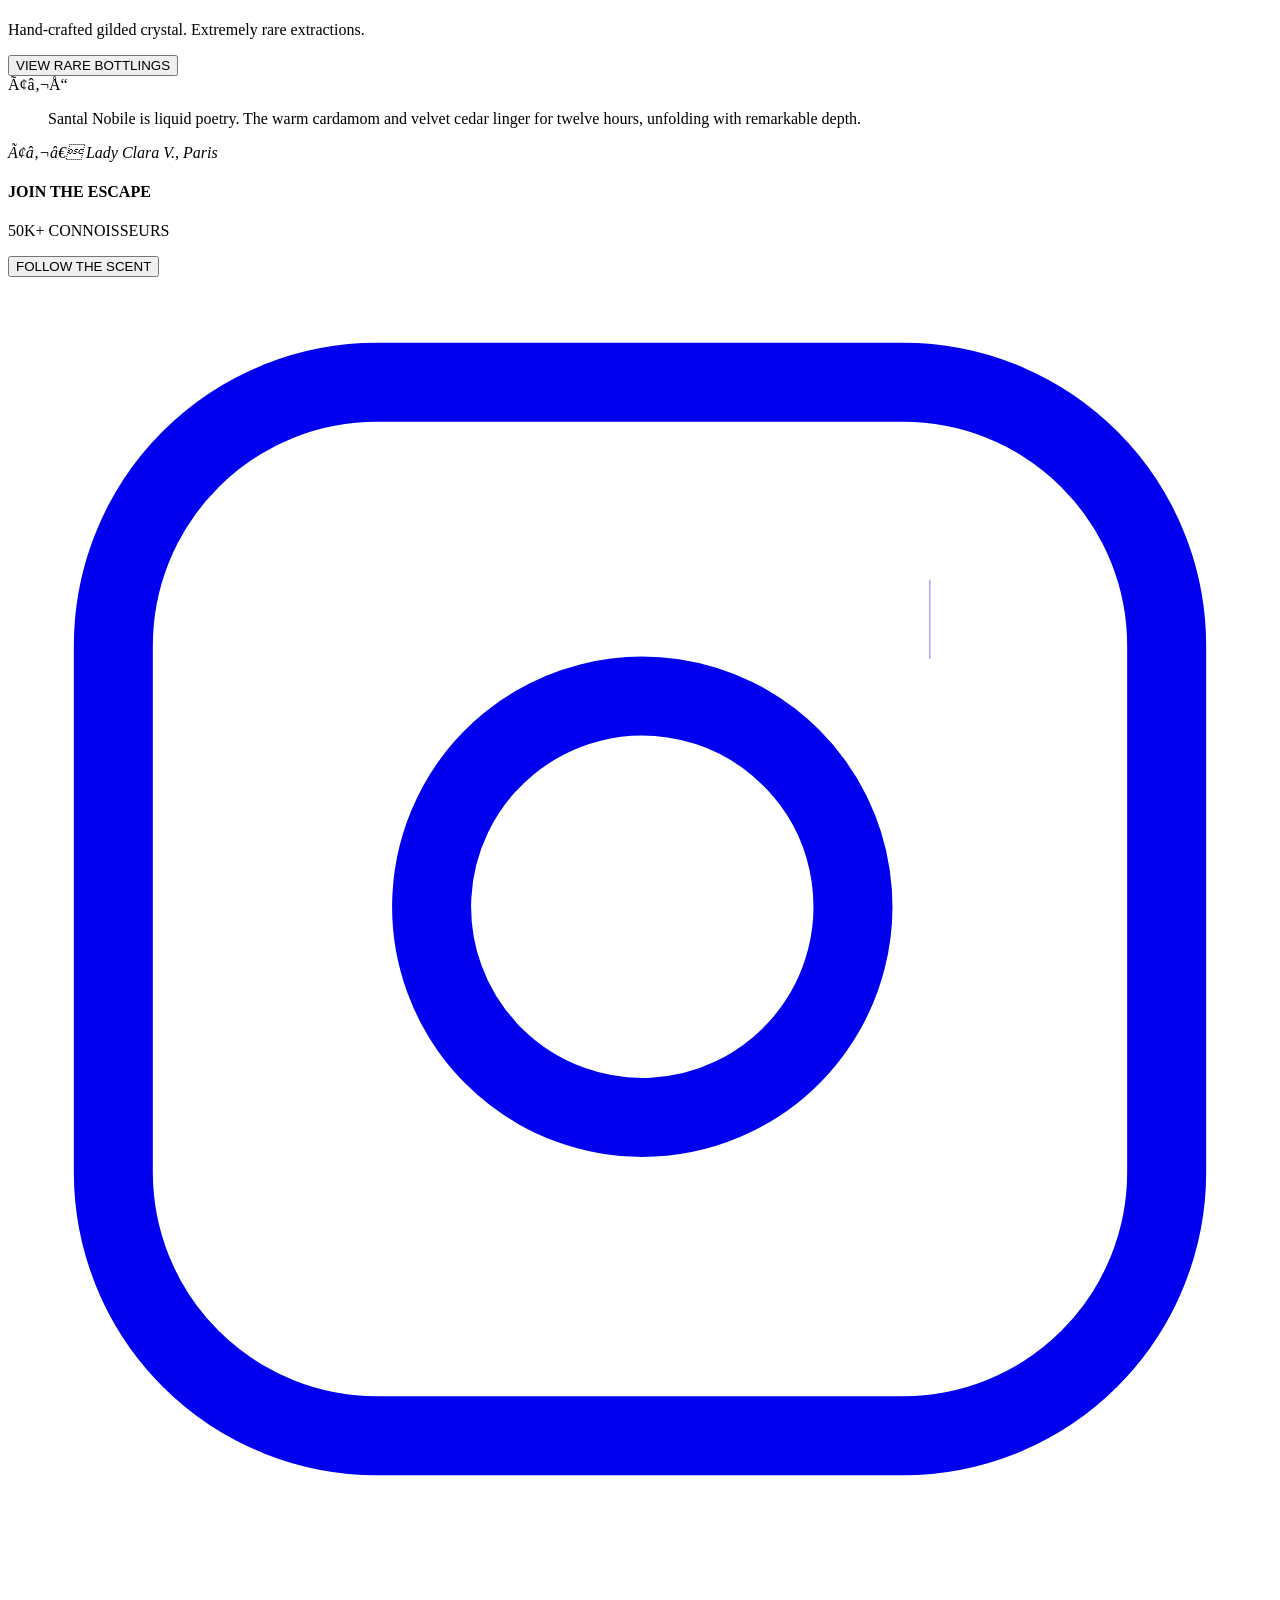
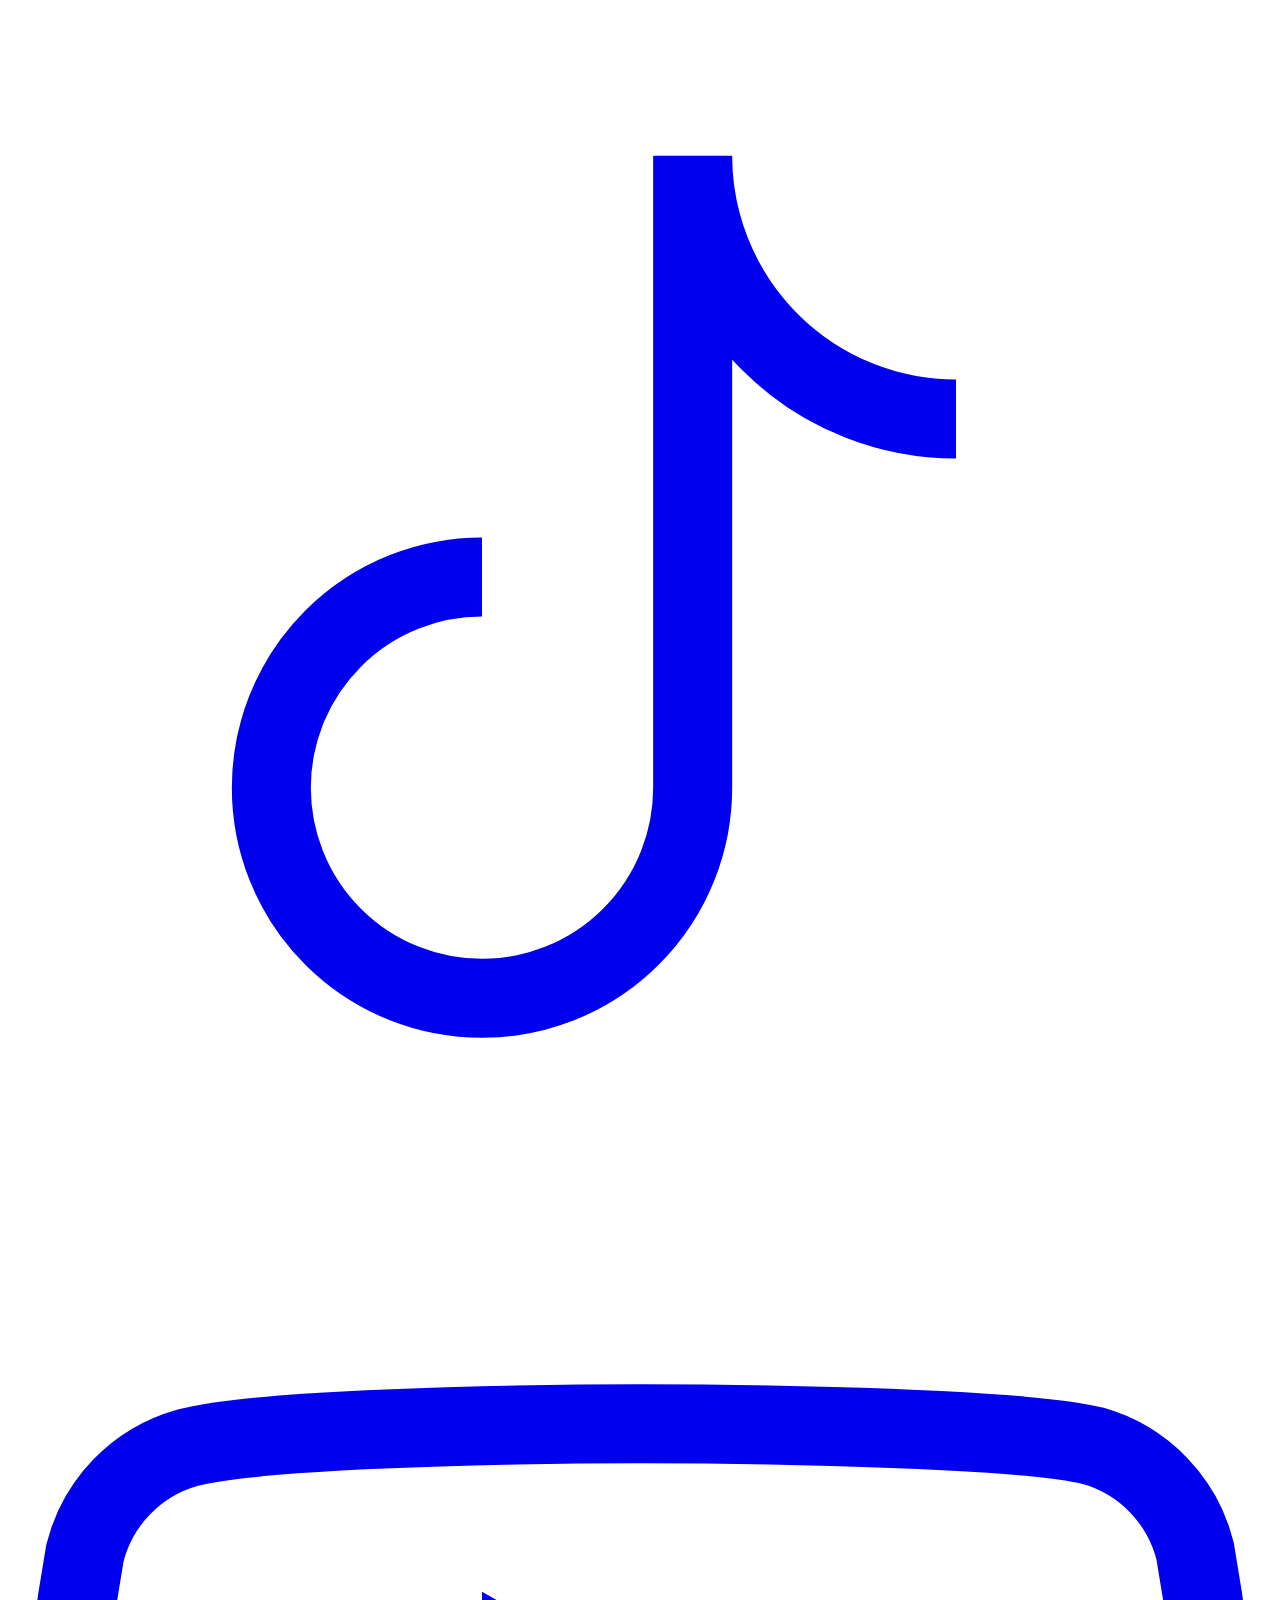
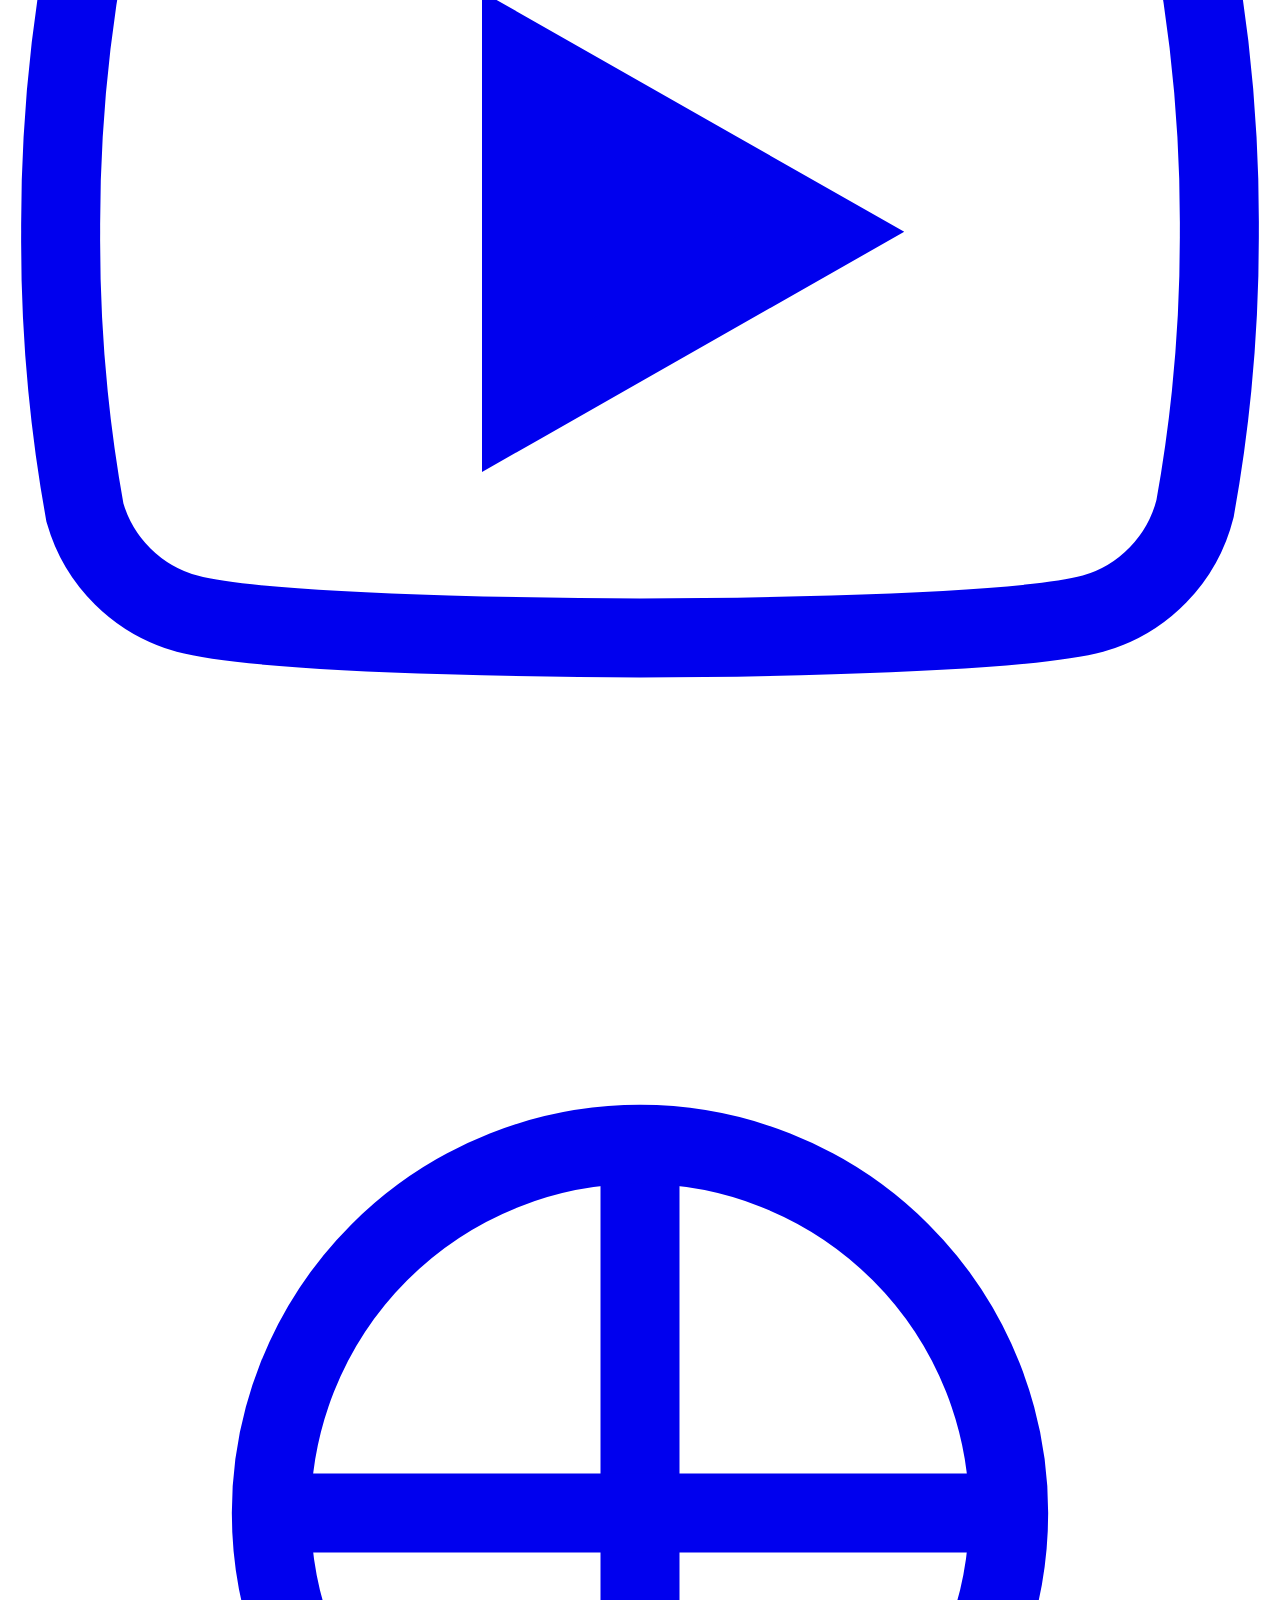
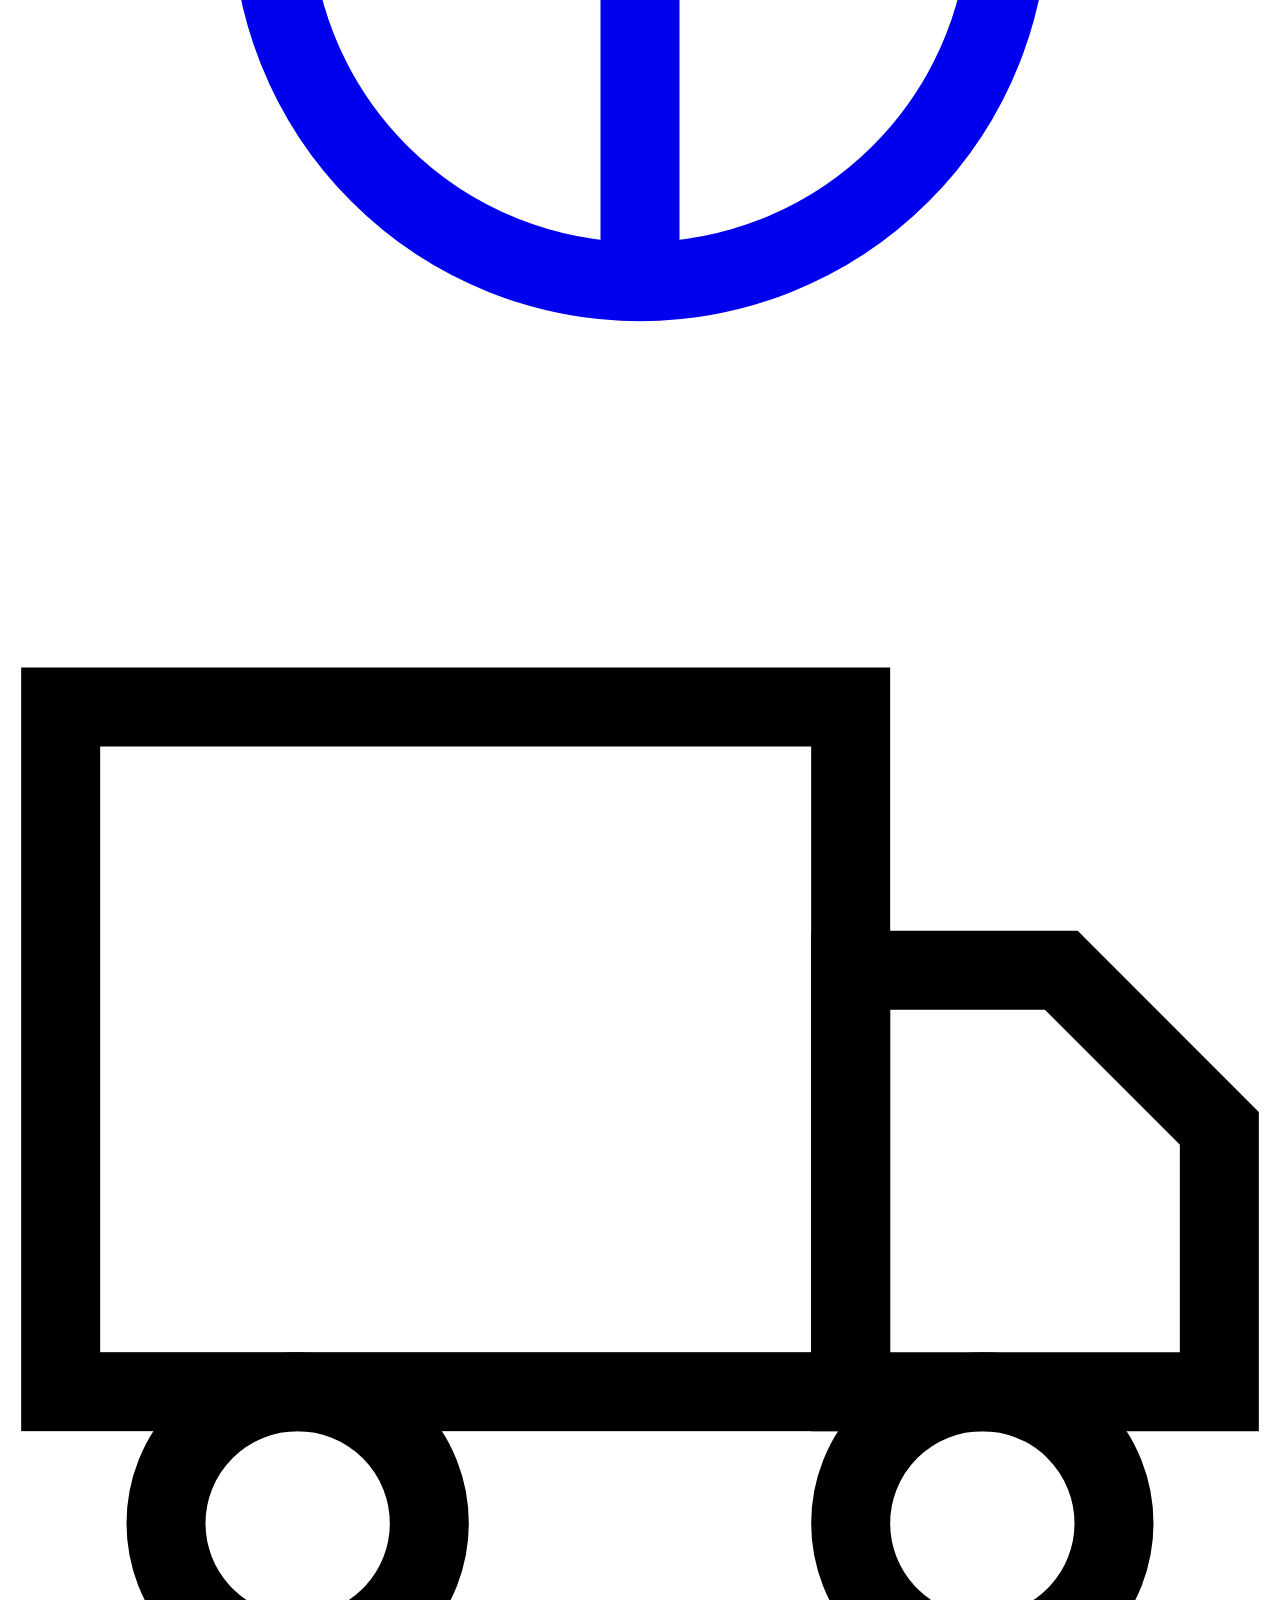
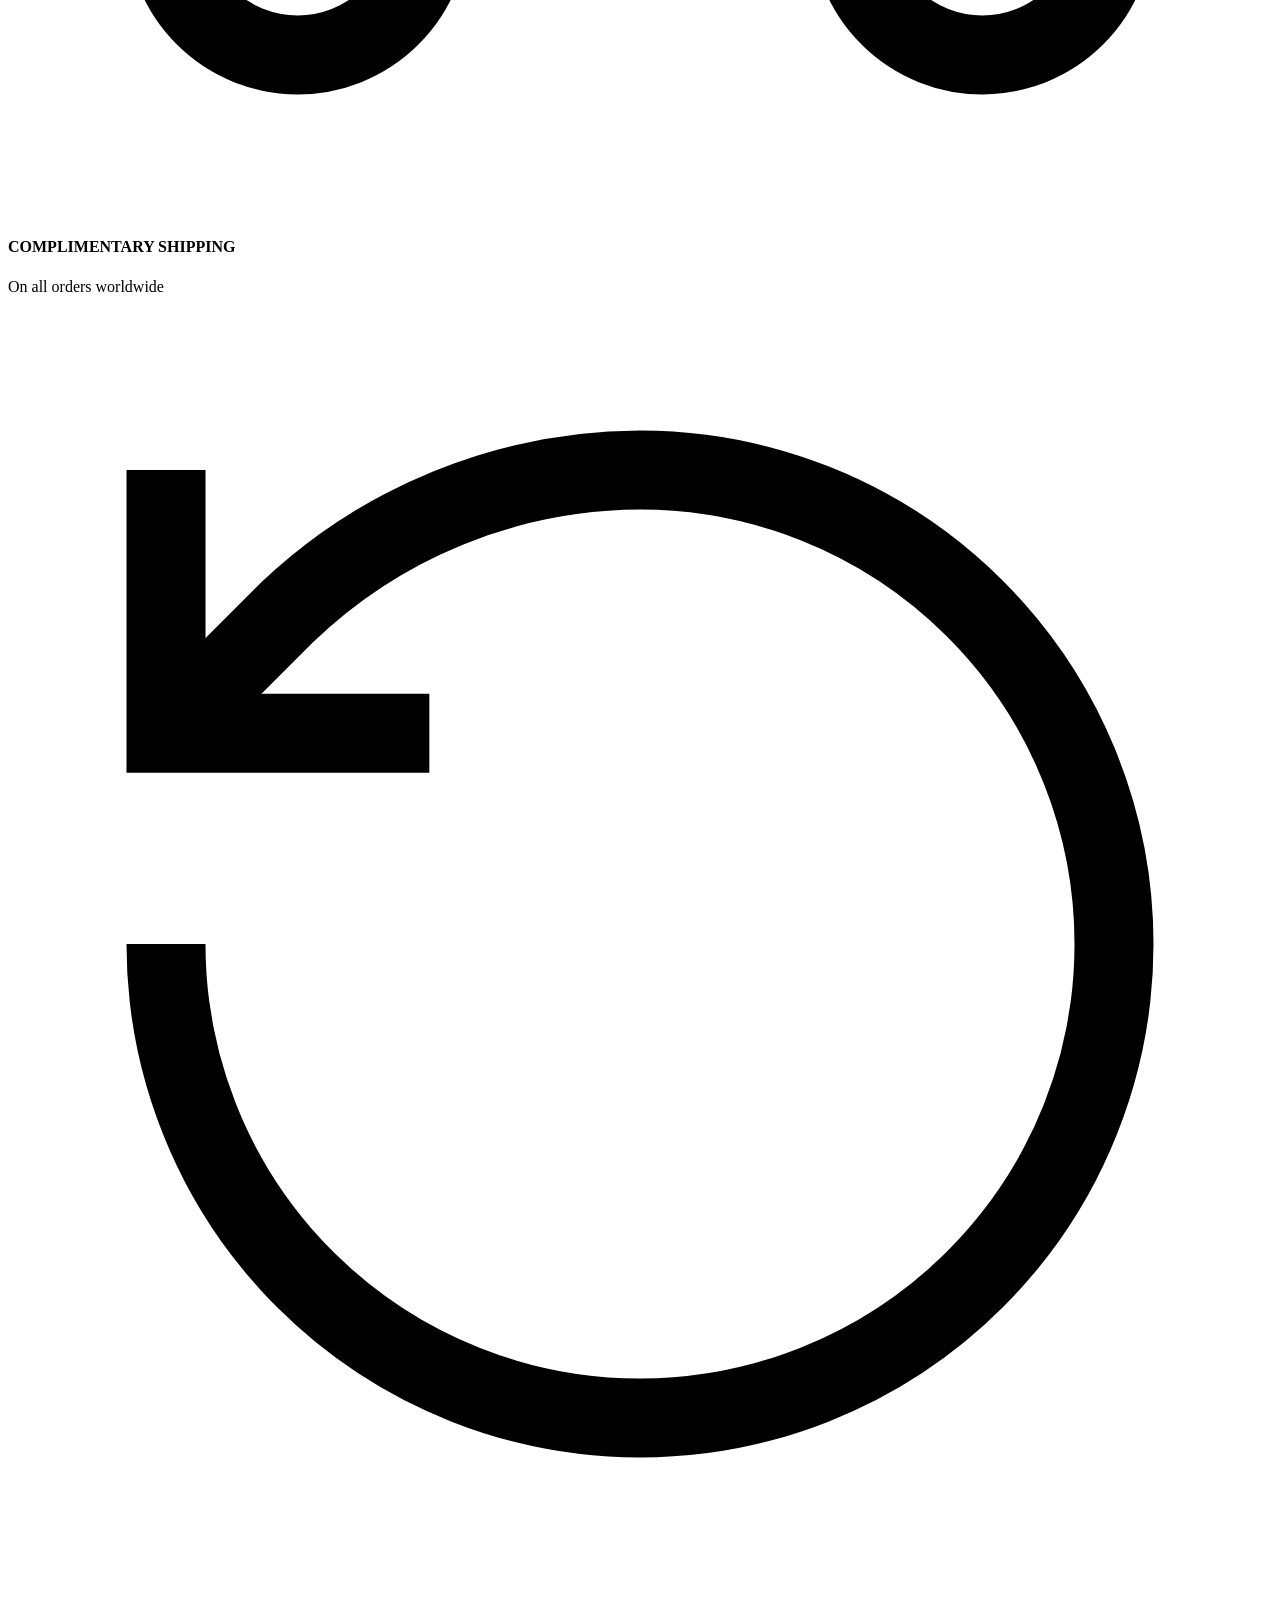
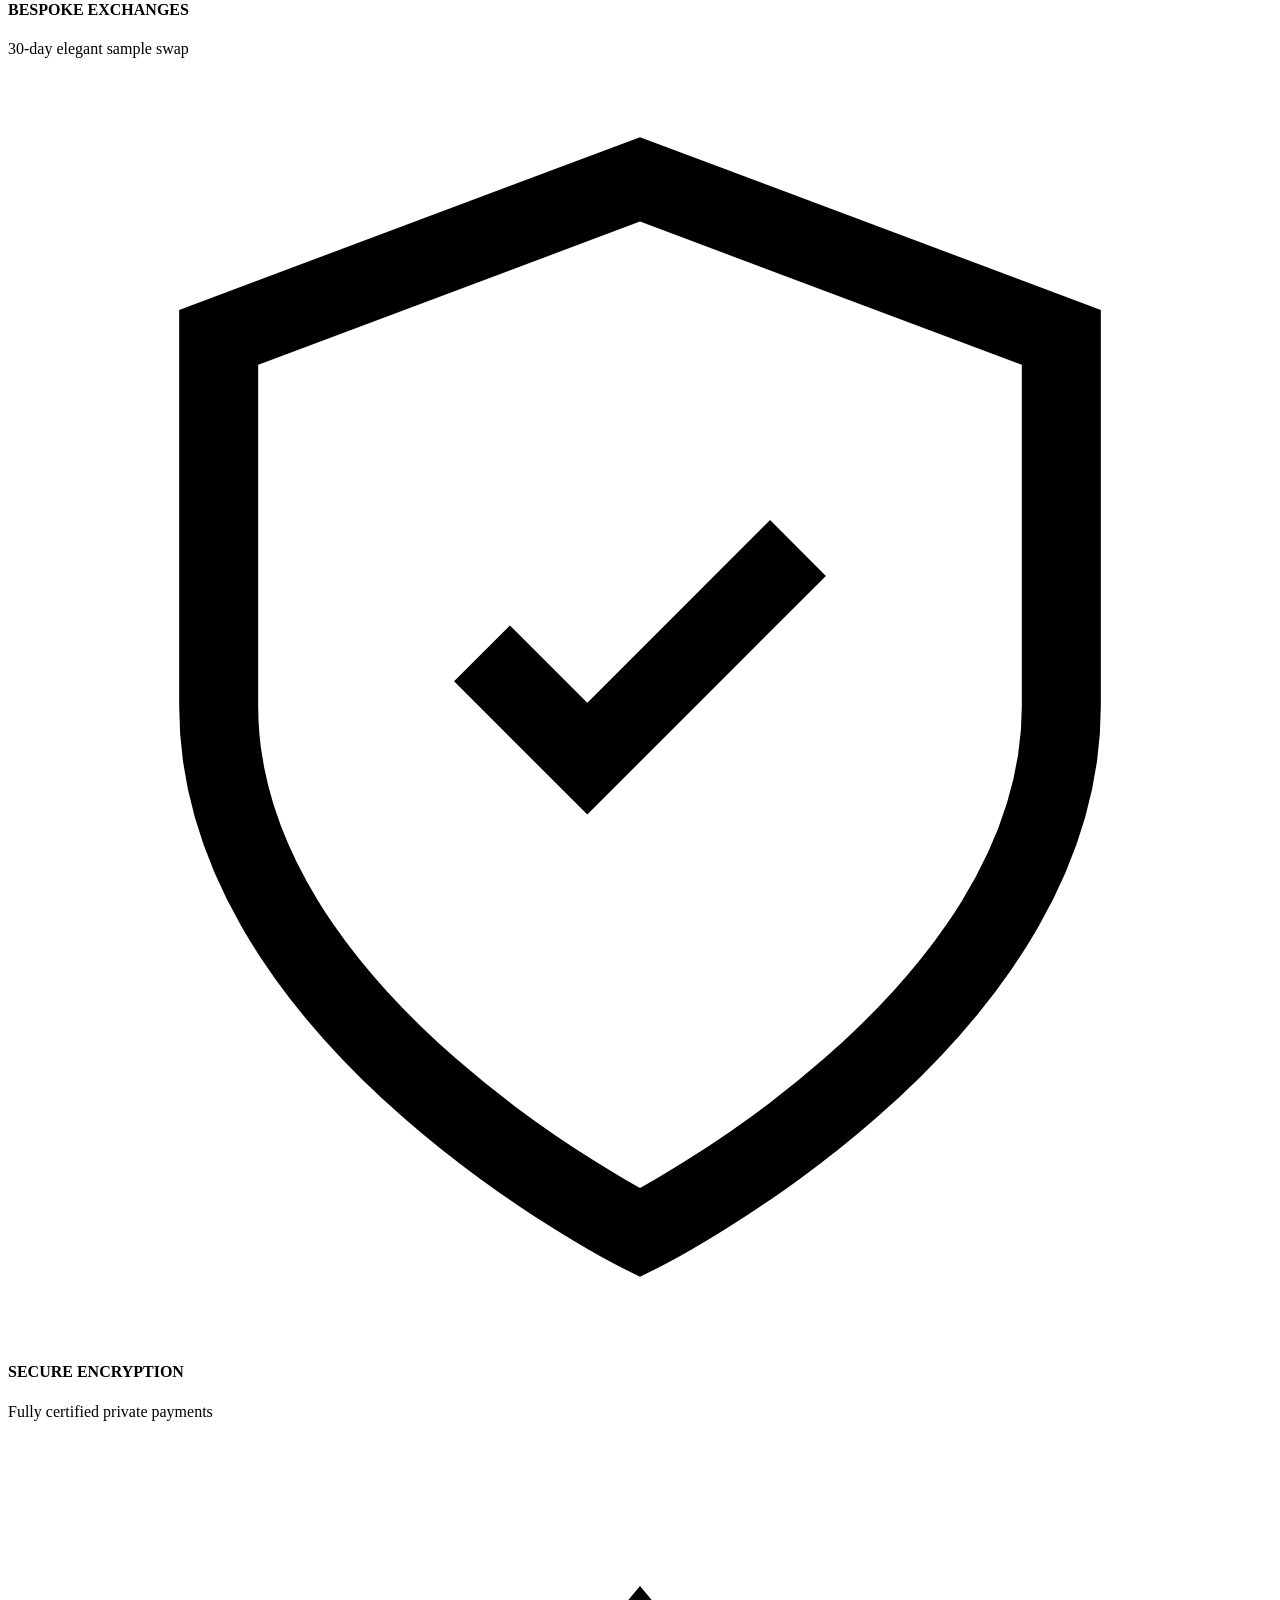
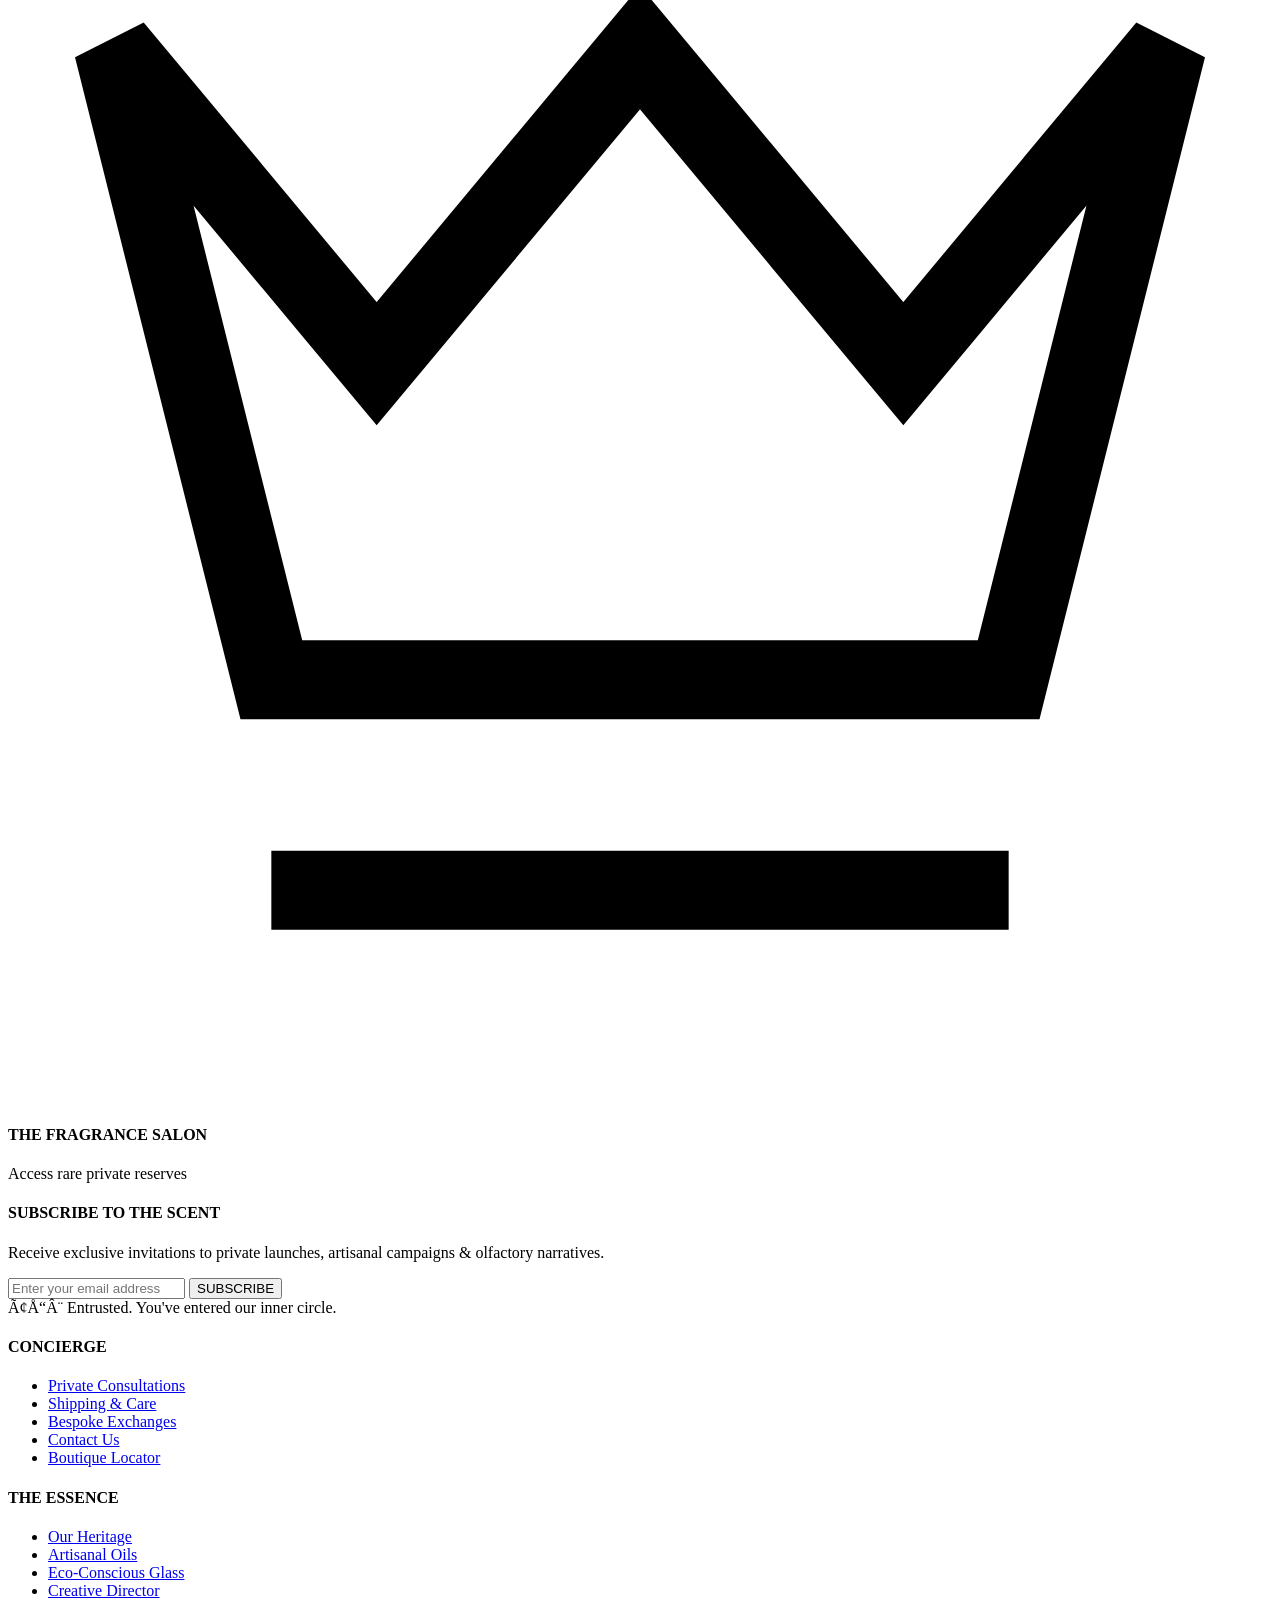
==== commit a454d09e: "Feature: Added Contact Us page and updated header navigation link across all pages" ====
--- a/index.html
+++ b/index.html
@@ -58,7 +58,7 @@
 
     <!-- Fixed fullscreen canvas container for scroll-based animation -->
     <div id="canvas-container"
-        style="position: fixed; top: 0; left: 0; width: 100vw; height: 100vh; z-index: 0; pointer-events: none;">
+        style="position: fixed; top: 0; left: 0; width: 100vw; height: 100vh; z-index: -1; pointer-events: none;">
         <canvas id="hero-canvas" style="width: 100%; height: 100%; object-fit: cover;"></canvas>
     </div>
 
@@ -115,6 +115,11 @@
                             EDITORIAL
                             <span
                                 class="absolute bottom-0 left-0 w-0 h-[1.5px] bg-accent transition-all duration-300 group-hover:w-full"></span>
+                        </a>
+                        <a href="contact.html"
+                            class="text-[11px] tracking-[0.2em] text-[#a0a0a5] hover:text-lightWarm transition-colors duration-200 font-medium font-sans relative py-2 group">
+                            CONTACT
+                            <span class="absolute bottom-0 left-0 w-0 h-[1.5px] bg-accent transition-all duration-300 group-hover:w-full"></span>
                         </a>
                     </nav>
 
@@ -185,6 +190,8 @@
                         ESSENCE</a>
                     <a href="editorial.html"
                         class="mobile-nav-link block text-[12px] tracking-[0.2em] text-[#a0a0a5] hover:text-lightWarm hover:bg-accent/10 px-3 py-2.5 rounded-lg transition-all duration-200 font-medium">EDITORIAL</a>
+                    <a href="contact.html"
+                        class="mobile-nav-link block text-[12px] tracking-[0.2em] text-[#a0a0a5] hover:text-lightWarm hover:bg-accent/10 px-3 py-2.5 rounded-lg transition-all duration-200 font-medium">CONTACT</a>
                 </div>
             </div>
         </header>
@@ -703,7 +710,7 @@
                                 class="text-[10px] sm:text-[11px] tracking-[0.4em] text-accent font-medium -mt-1 uppercase">PERFUMES</span>
                         </div>
                         <div class="text-[11px] text-[#ECEAE6]/60">
-                            <p>Ã‚Â© 2026 Luxury Perfumes. All Rights Reserved.</p>
+                            <p>Ã‚&copy; 2026 Luxury Perfumes. All Rights Reserved.</p>
                         </div>
                     </div>
 
@@ -811,3 +818,4 @@
 
 
 
+
